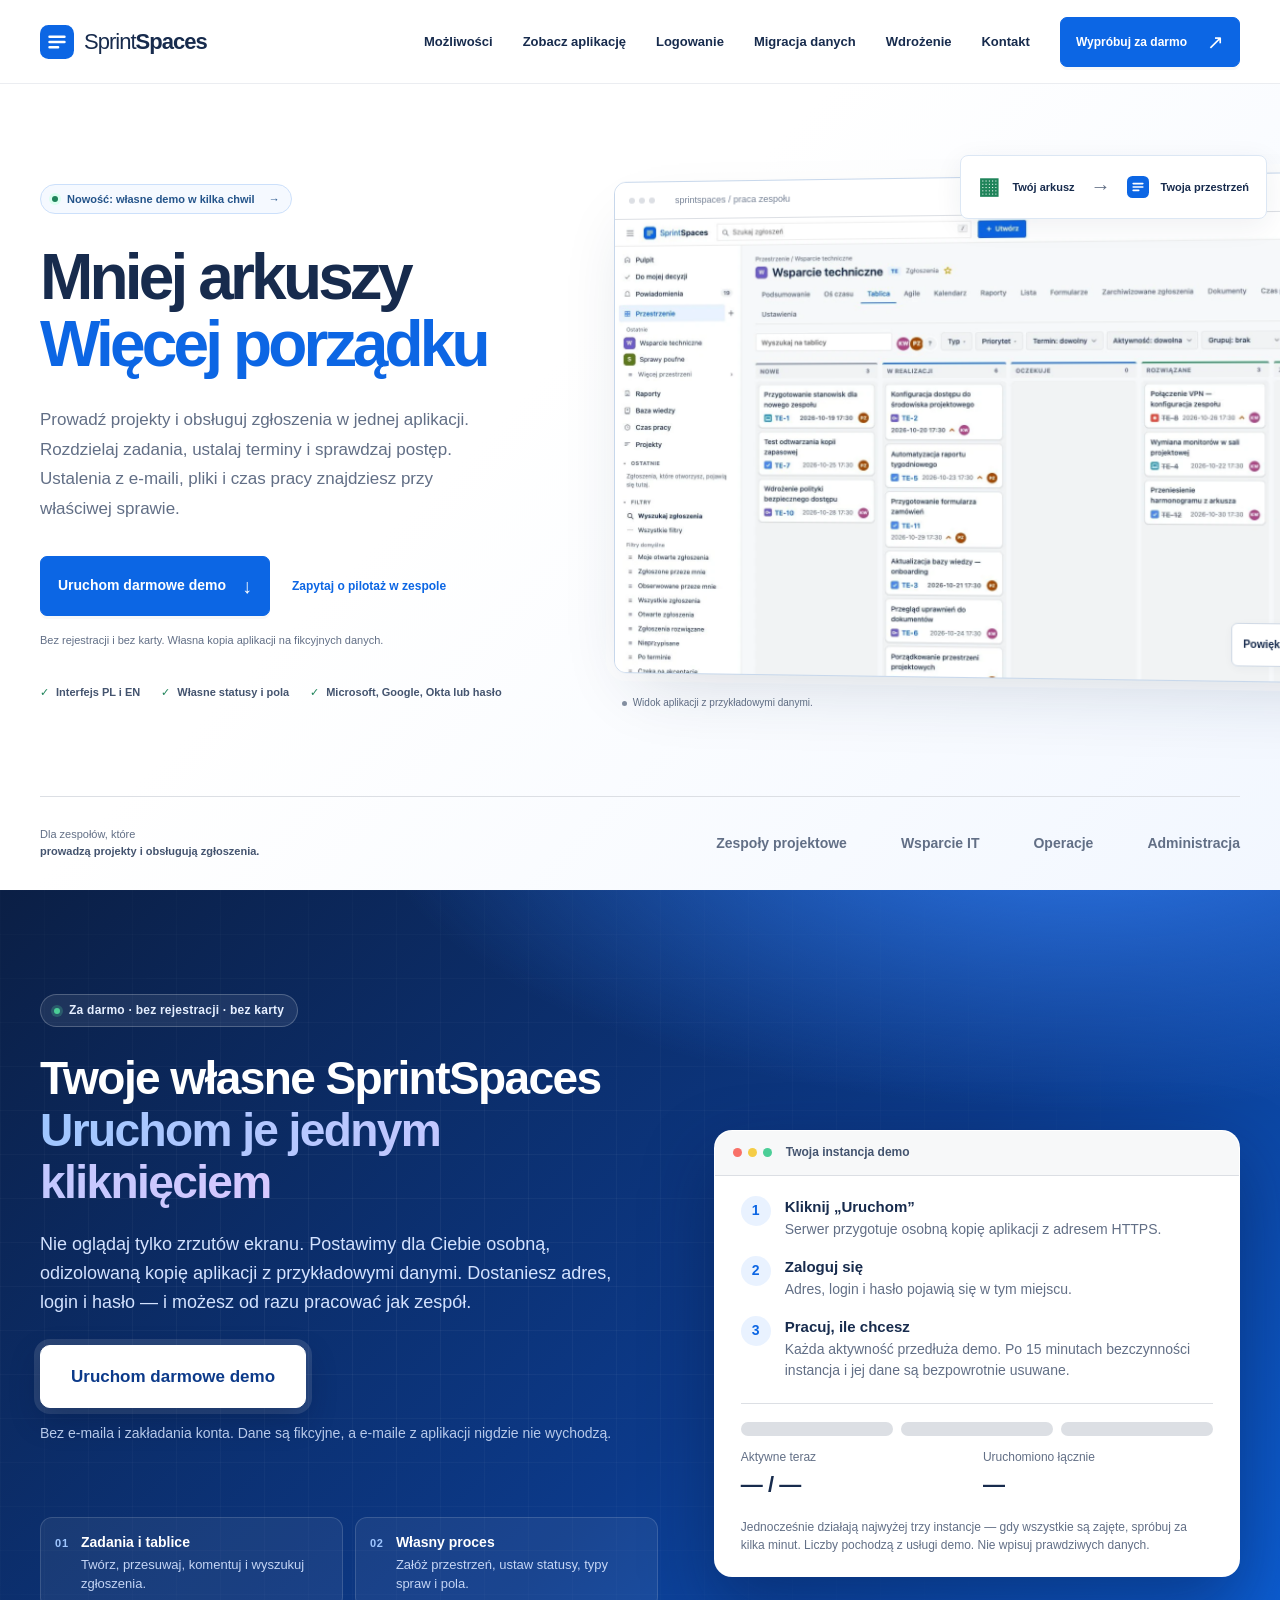
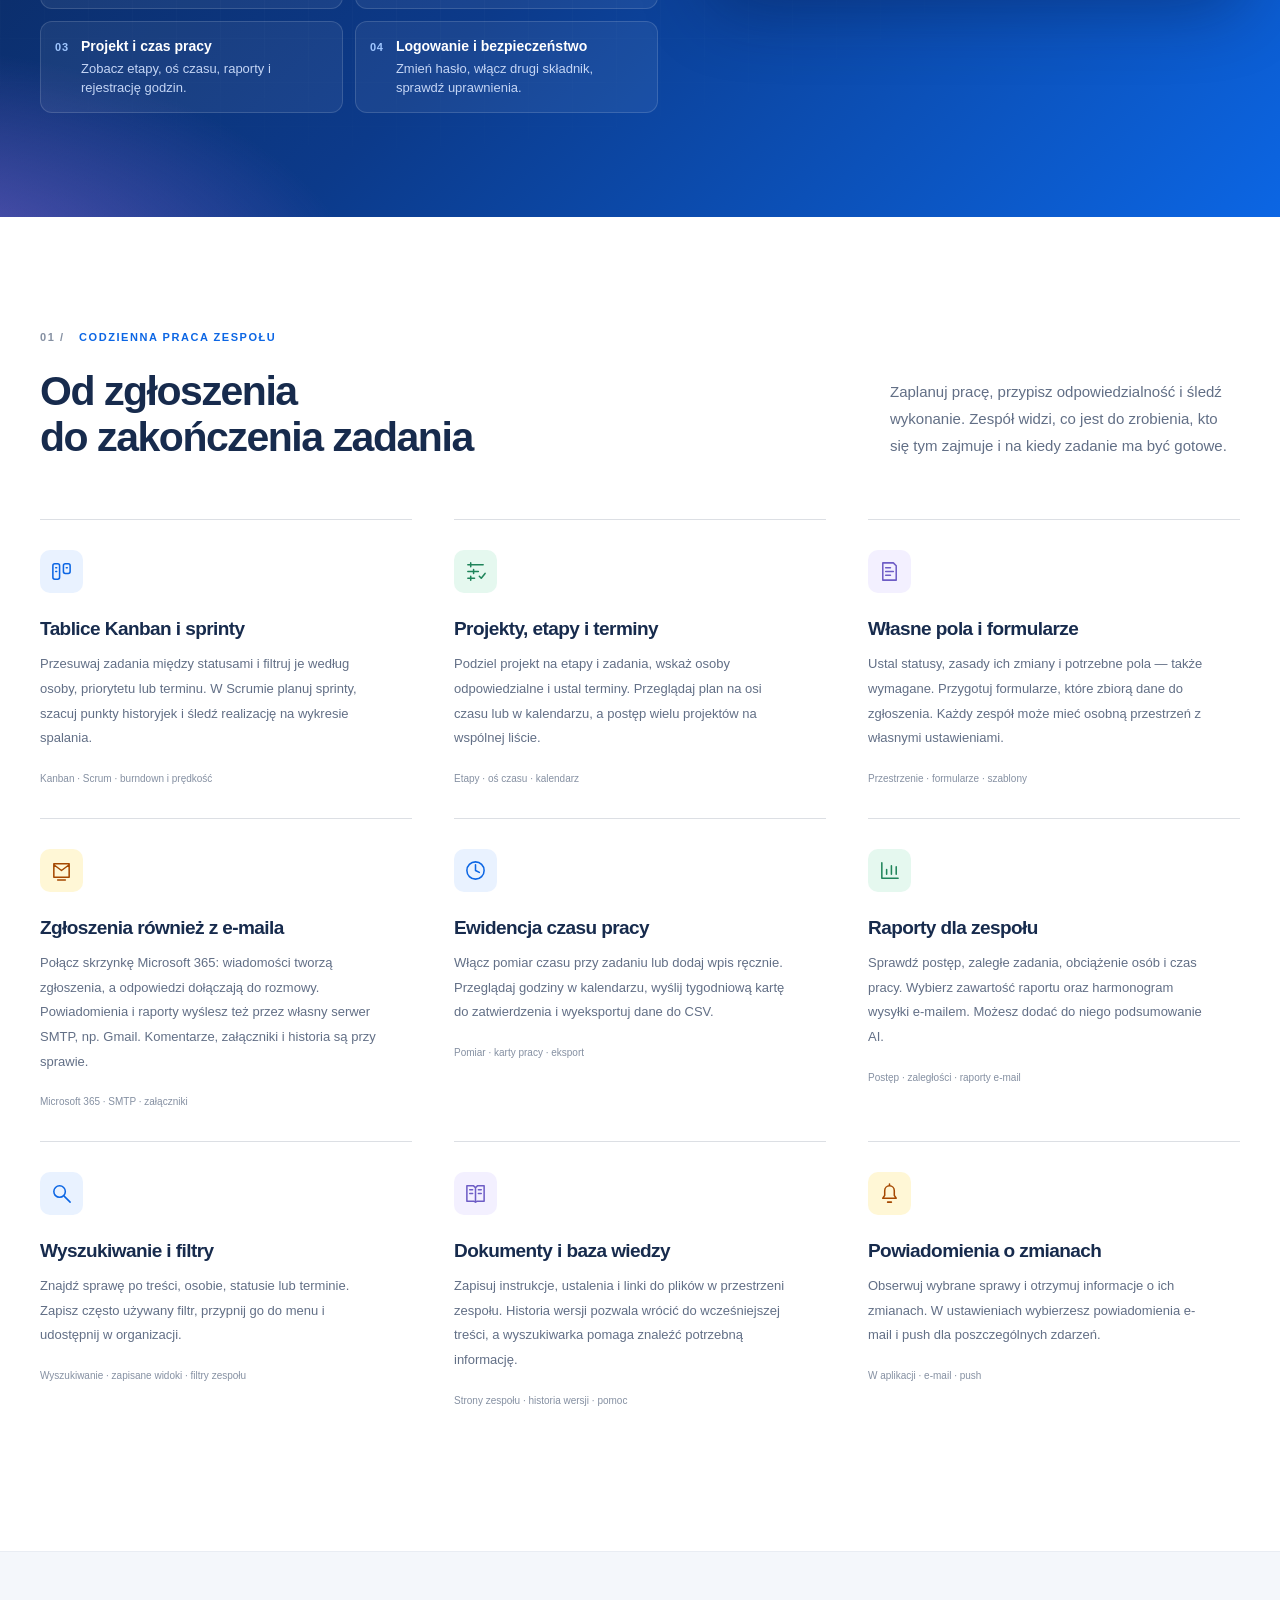
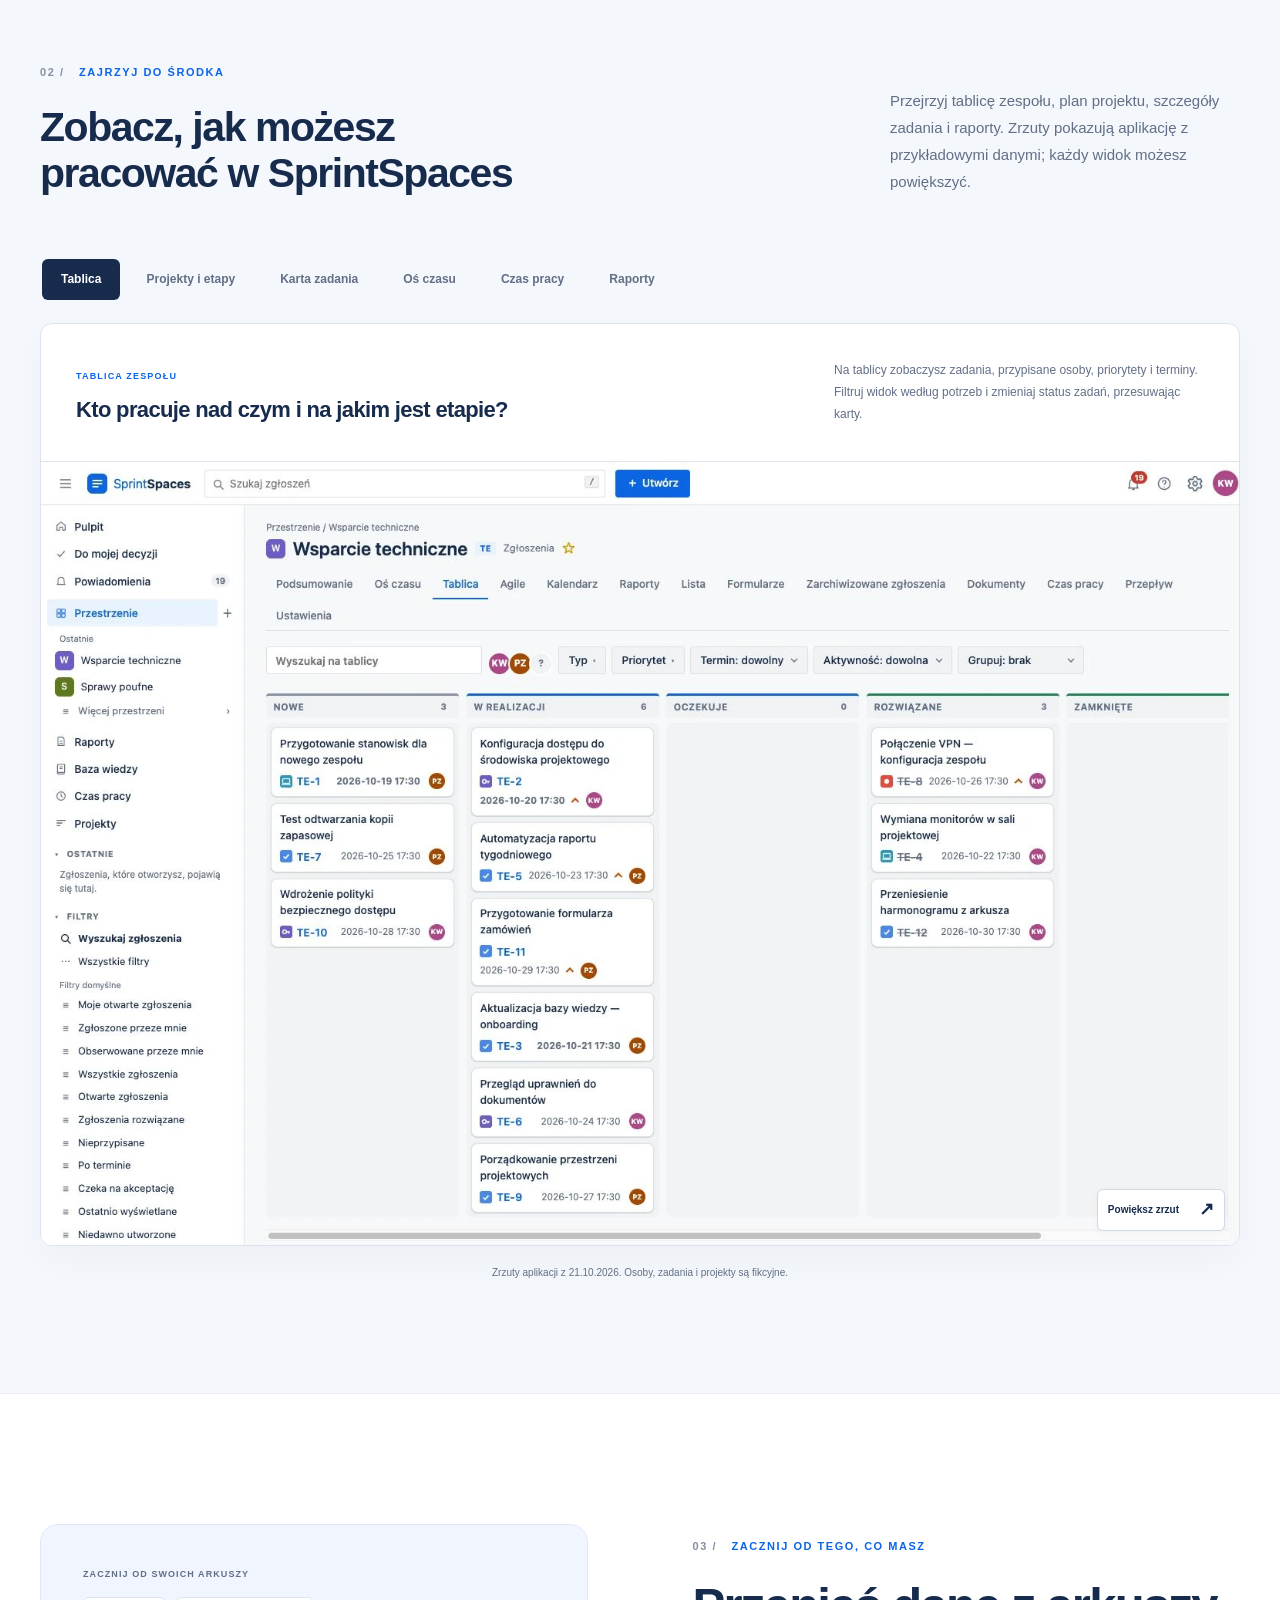
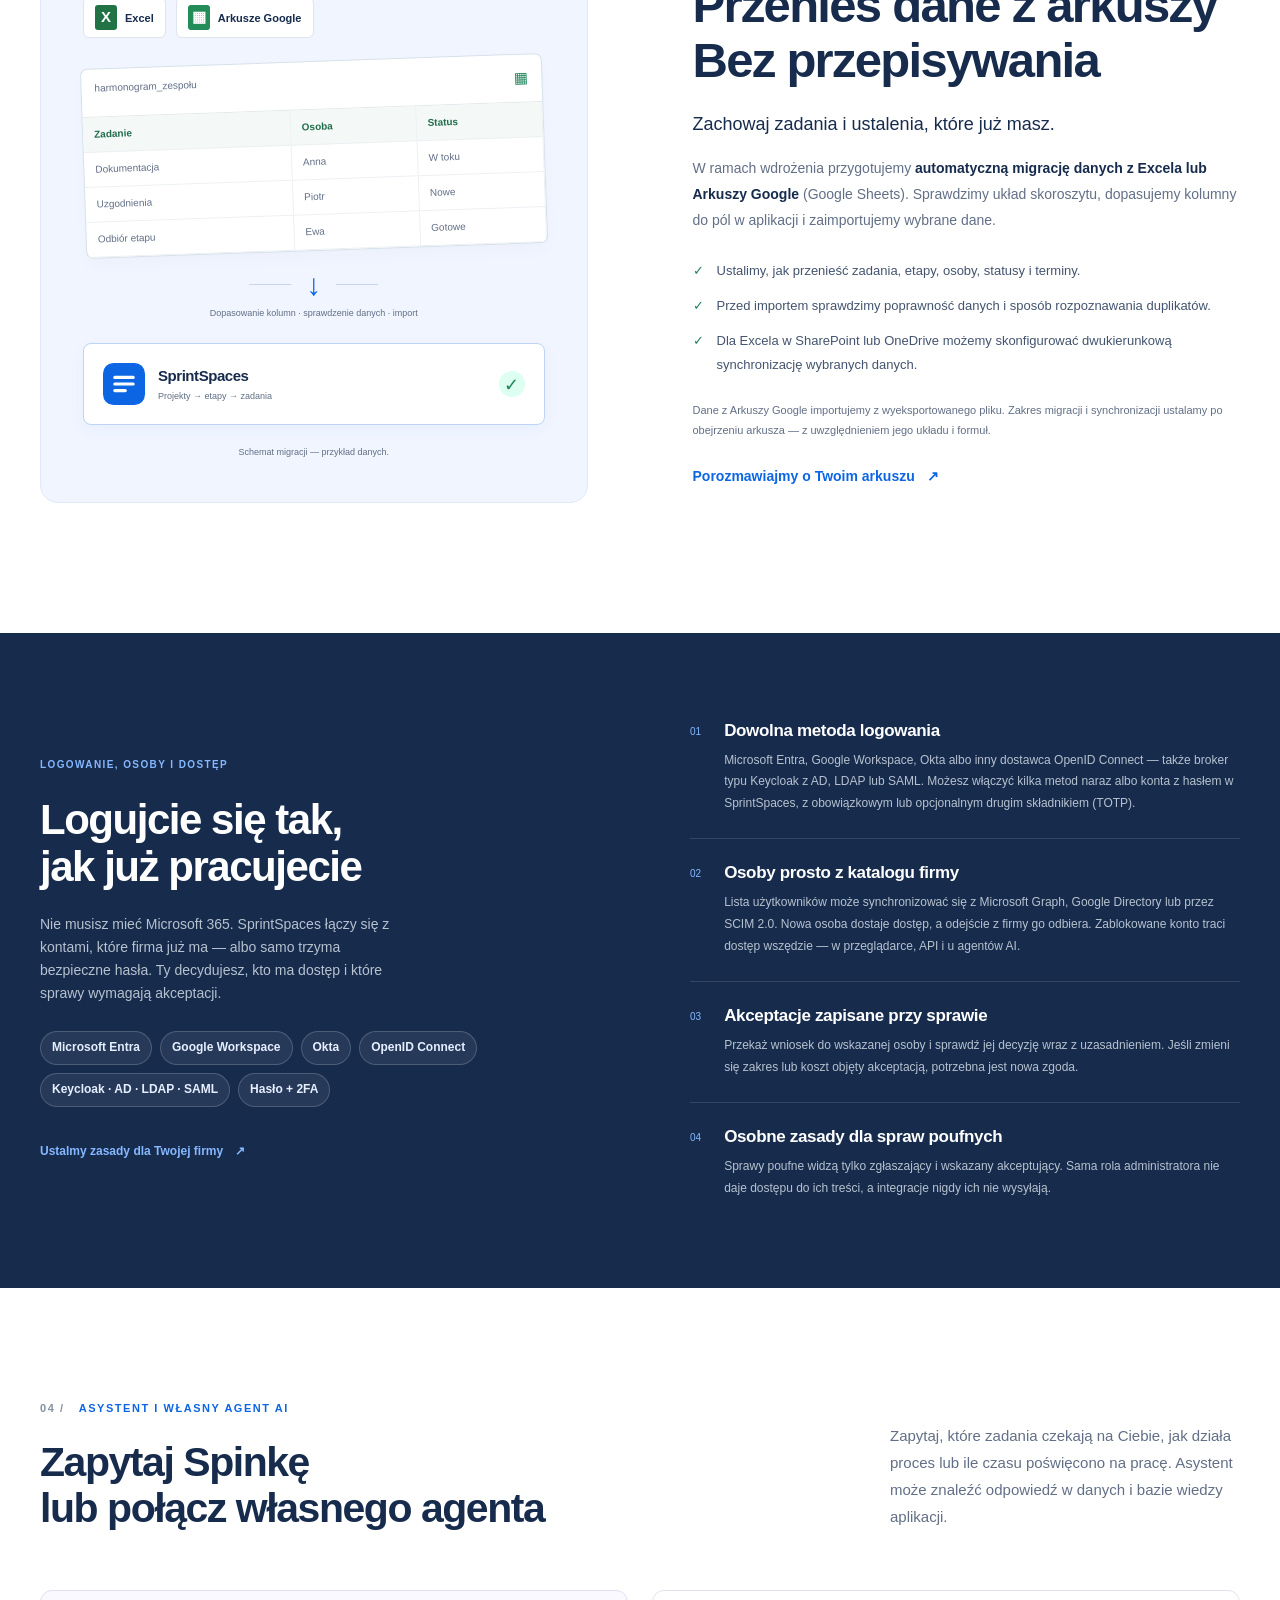
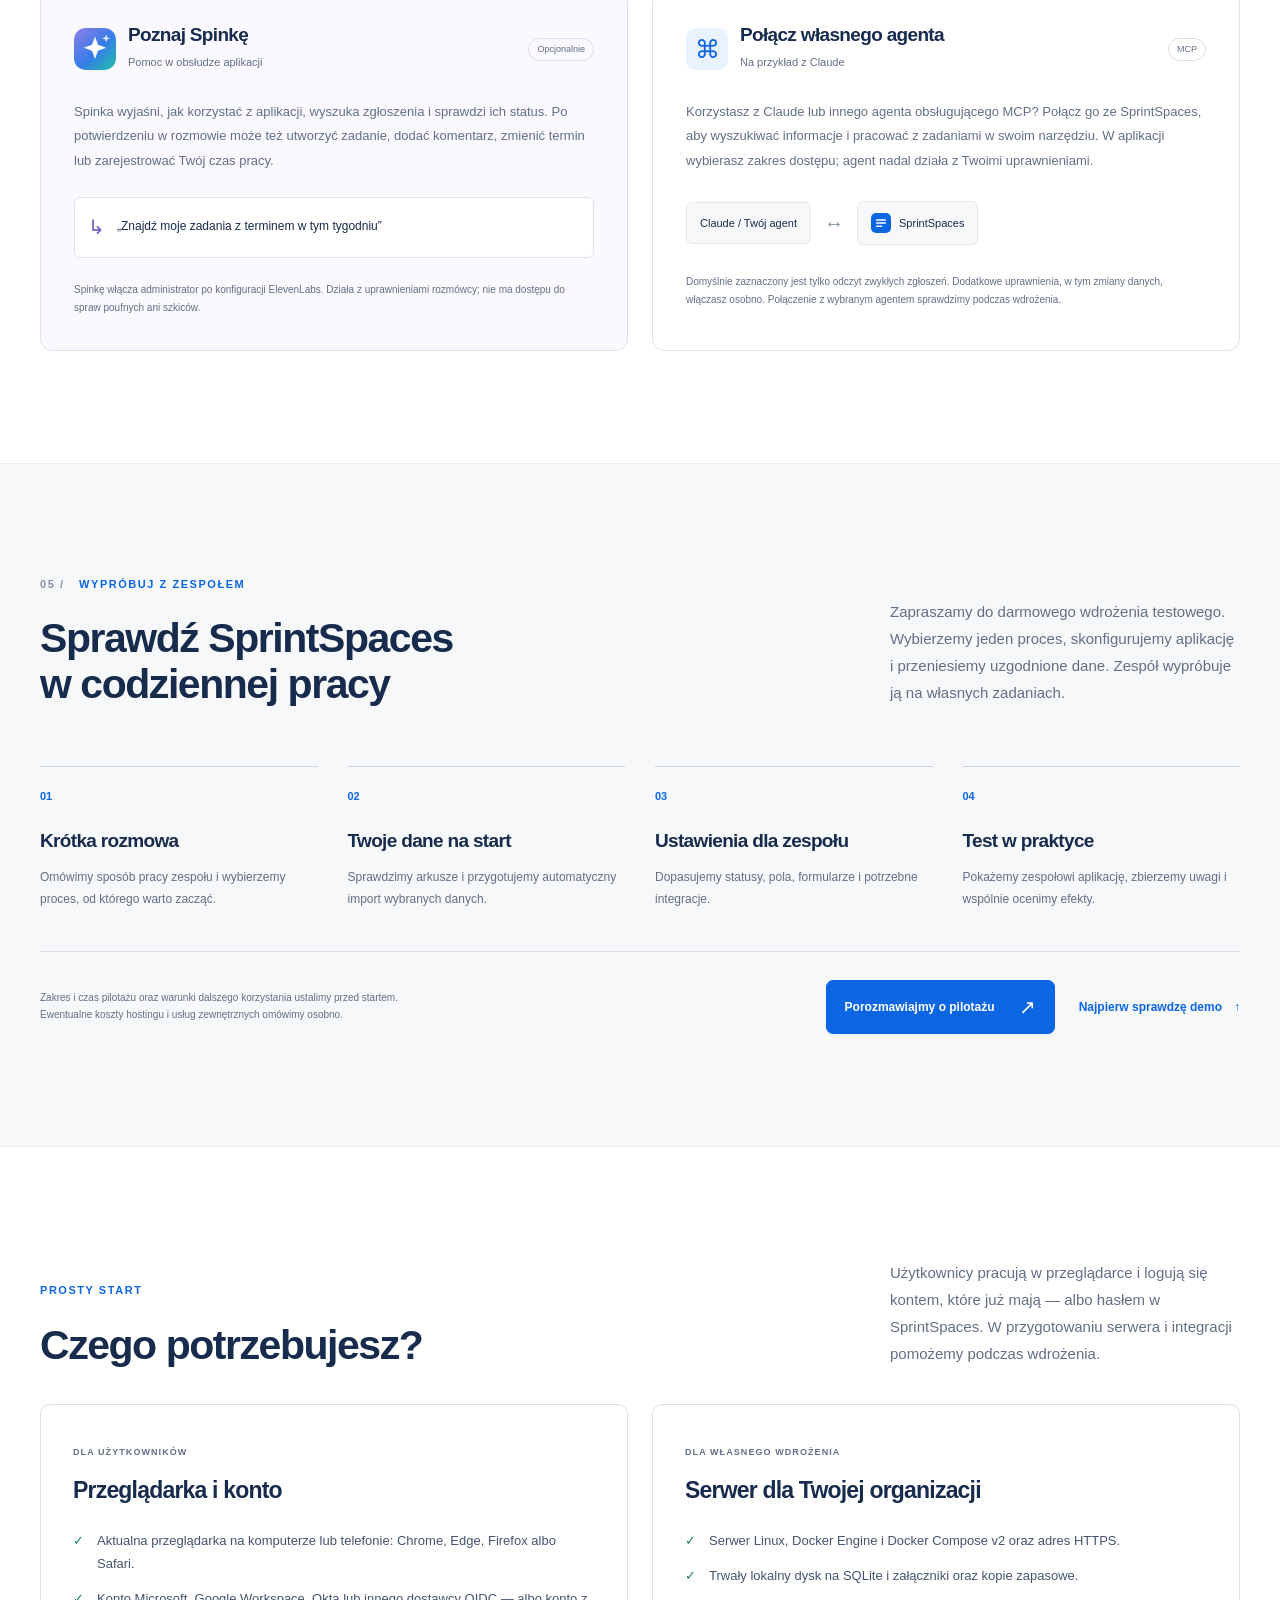
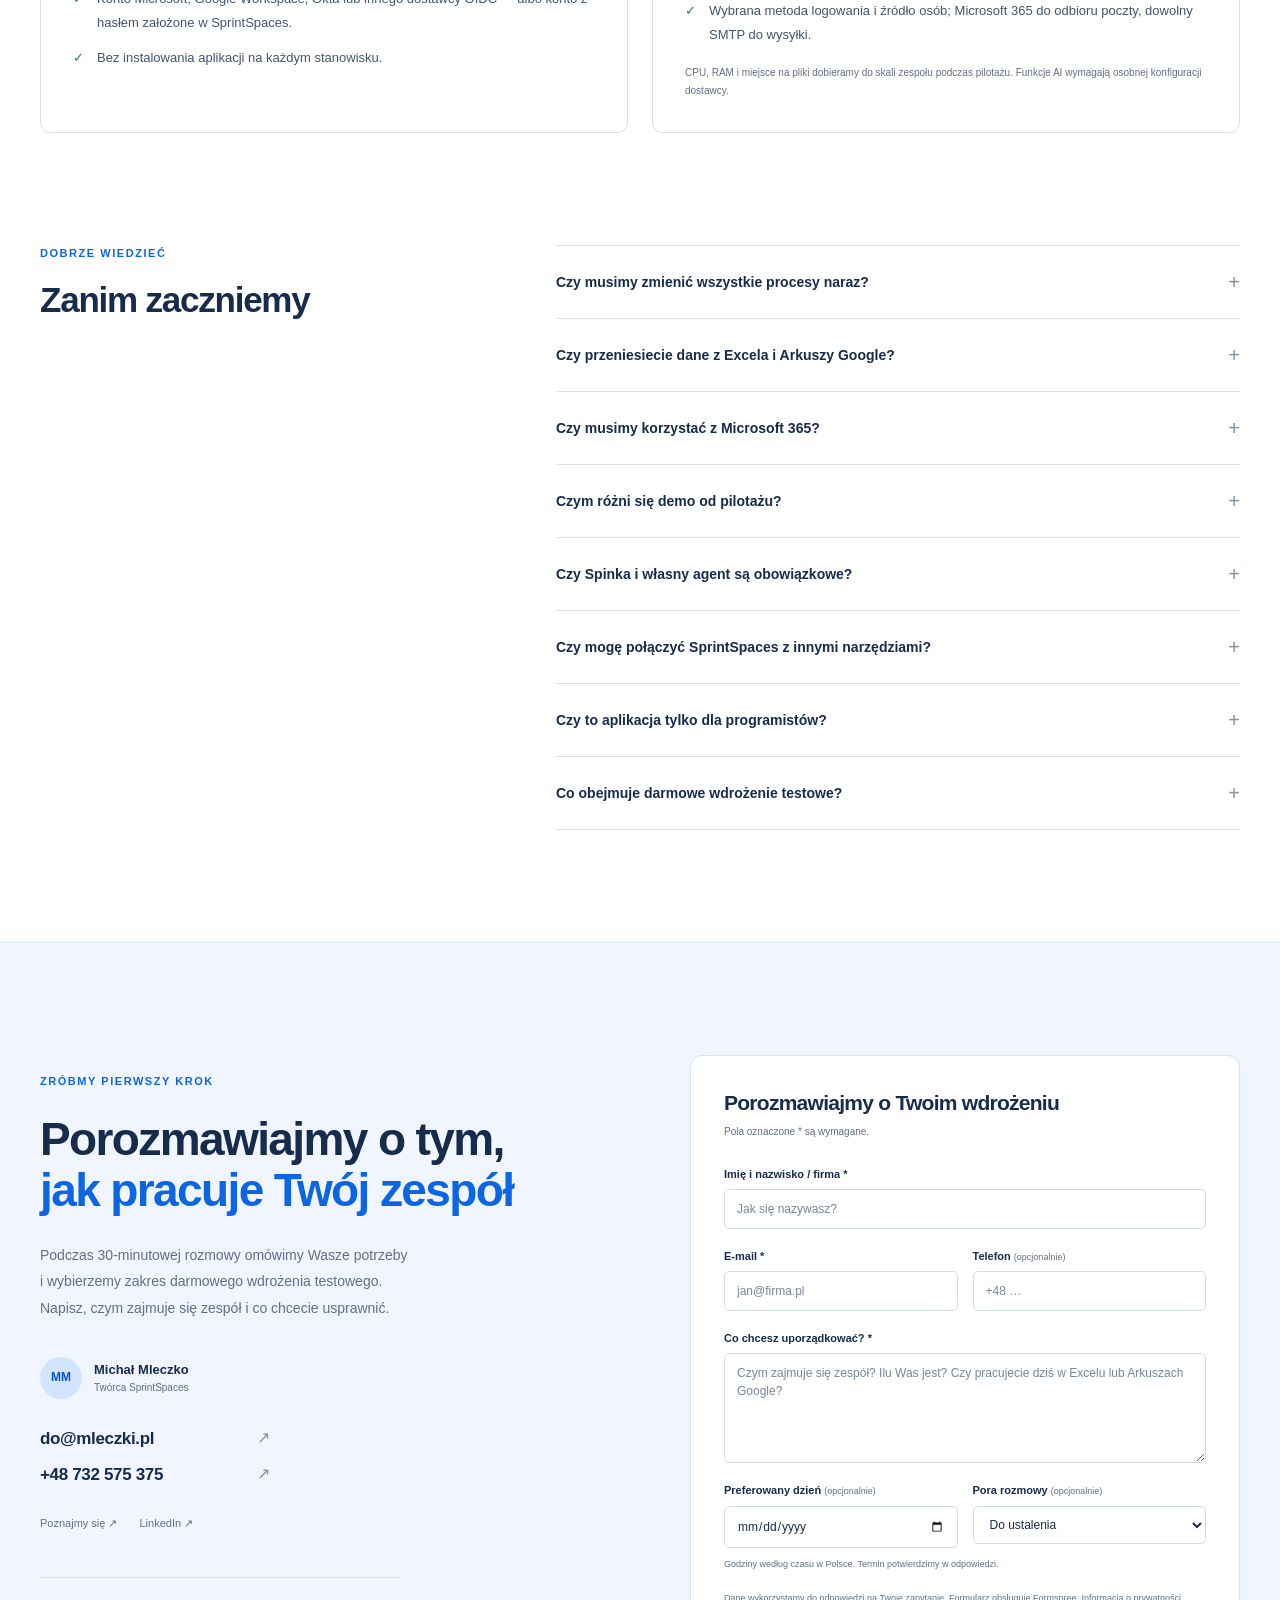
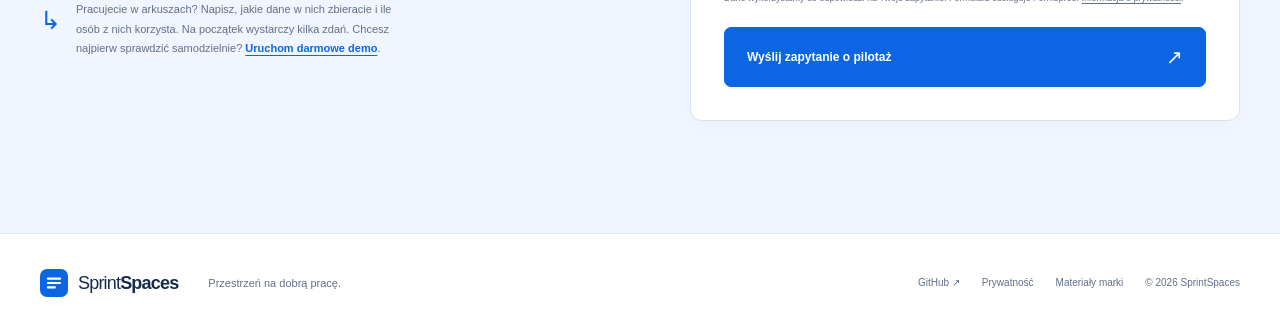
==== index.html @ b7fa8f38 "Make the free demo a standout hero and describe the new sign-in options - The live demo moves right " ====
<!doctype html>
<html lang="pl">
<head>
  <meta charset="utf-8">
  <meta name="viewport" content="width=device-width, initial-scale=1">
  <title>SprintSpaces — projekty, zadania i zgłoszenia</title>
  <meta name="description" content="Planuj projekty, obsługuj zgłoszenia i śledź czas pracy w SprintSpaces. Uruchom darmowe demo jednym kliknięciem — bez rejestracji. Logowanie przez Microsoft, Google, Okta lub hasło.">
  <meta name="theme-color" content="#0c66e4">
  <link rel="canonical" href="https://sprintspaces.github.io/">
  <meta property="og:type" content="website">
  <meta property="og:locale" content="pl_PL">
  <meta property="og:title" content="SprintSpaces — projekty, zadania i zgłoszenia">
  <meta property="og:description" content="Zadania, terminy, korespondencja i raporty w jednym miejscu. Uruchom własne demo za darmo albo zacznij od wdrożenia testowego z migracją danych z arkuszy.">
  <meta property="og:url" content="https://sprintspaces.github.io/">
  <meta property="og:image" content="https://sprintspaces.github.io/assets/social-card.png?v=20261021-copy2">
  <meta property="og:image:width" content="1200">
  <meta property="og:image:height" content="630">
  <meta name="twitter:card" content="summary_large_image">
  <link rel="icon" href="assets/logo.svg" type="image/svg+xml">
  <link rel="apple-touch-icon" href="assets/logo-192.png">
  <link rel="preload" as="image" href="assets/screenshots/board.webp">
  <link rel="stylesheet" href="styles.css?v=20261021-copy2">
  <meta name="demo-api" content="https://wet-frog8975.byst.re">
  <link rel="stylesheet" href="demo.css?v=20261025-hero1">
  <script src="app.js?v=20261021-copy2" defer></script>
  <script type="module" src="demo.js?v=20261025-hero1"></script>
</head>
<body>
<a class="skip-link" href="#main">Przejdź do treści</a>
<header class="site-header">
  <div class="container nav-wrap">
    <a class="wordmark" href="#" aria-label="SprintSpaces — strona główna"><img src="assets/logo.svg" width="34" height="34" alt=""><span>Sprint<strong>Spaces</strong></span></a>
    <button class="menu-toggle" type="button" aria-expanded="false" aria-controls="navigation" aria-label="Otwórz menu"><span></span><span></span></button>
    <nav id="navigation" aria-label="Menu główne">
      <a href="#mozliwosci">Możliwości</a><a href="#aplikacja">Zobacz aplikację</a><a href="#logowanie">Logowanie</a><a href="#migracja">Migracja danych</a><a href="#wdrozenie">Wdrożenie</a><a href="#kontakt">Kontakt</a>
      <a class="button button-small" href="#demo">Wypróbuj za darmo <span aria-hidden="true">↗</span></a>
    </nav>
  </div>
</header>
<main id="main">
  <section class="hero">
    <div class="container hero-grid">
      <div class="hero-copy">
        <a class="pilot-pill" href="#demo"><span class="status-dot"></span> Nowość: własne demo w kilka chwil <span aria-hidden="true">→</span></a>
        <h1>Mniej arkuszy<br><span>Więcej porządku</span></h1>
        <p class="hero-lead">Prowadź projekty i obsługuj zgłoszenia w jednej aplikacji. Rozdzielaj zadania, ustalaj terminy i sprawdzaj postęp. Ustalenia z e-maili, pliki i czas pracy znajdziesz przy właściwej sprawie.</p>
        <div class="hero-actions"><a class="button" href="#demo">Uruchom darmowe demo <span aria-hidden="true">↓</span></a><a class="text-link" href="#kontakt">Zapytaj o pilotaż w zespole</a></div>
        <p class="hero-note">Bez rejestracji i bez karty. Własna kopia aplikacji na fikcyjnych danych.</p>
        <div class="hero-points"><span><i aria-hidden="true">✓</i> Interfejs PL i EN</span><span><i aria-hidden="true">✓</i> Własne statusy i pola</span><span><i aria-hidden="true">✓</i> Microsoft, Google, Okta lub hasło</span></div>
      </div>
      <div class="hero-product">
        <div class="orbit-tag"><span class="sheet-symbol" aria-hidden="true">▦</span> Twój arkusz <span aria-hidden="true">→</span> <img src="assets/logo.svg" width="22" height="22" alt=""> Twoja przestrzeń</div>
        <div class="product-window">
          <div class="window-bar"><span class="window-dots" aria-hidden="true"><i></i><i></i><i></i></span><span>sprintspaces / praca zespołu</span><span class="window-lock" aria-hidden="true">↗</span></div>
          <a class="hero-screen" href="assets/screenshots/board.webp" data-zoom="Tablica Kanban — widok zespołu"><img src="assets/screenshots/board.webp" width="1554" height="1015" alt="Rzeczywisty interfejs SprintSpaces: tablica Kanban z zadaniami, osobami, priorytetami i terminami." fetchpriority="high"><span class="image-hint">Powiększ widok <span aria-hidden="true">↗</span></span></a>
        </div>
        <div class="product-caption"><span class="live-dot" aria-hidden="true"></span> Widok aplikacji z przykładowymi danymi.</div>
      </div>
    </div>
    <div class="container audience"><p>Dla zespołów, które<br><strong>prowadzą projekty i obsługują zgłoszenia.</strong></p><div><span>Zespoły projektowe</span><span>Wsparcie IT</span><span>Operacje</span><span>Administracja</span></div></div>
  </section>

  <section id="demo" class="demo-hero" aria-labelledby="demo-title">
    <div class="demo-glow" aria-hidden="true"></div>
    <div class="container demo-hero-grid">
      <div class="demo-hero-copy">
        <p class="demo-badge"><span class="status-dot"></span> Za darmo · bez rejestracji · bez karty</p>
        <h2 id="demo-title">Twoje własne SprintSpaces<br><span>Uruchom je jednym kliknięciem</span></h2>
        <p class="demo-hero-lead">Nie oglądaj tylko zrzutów ekranu. Postawimy dla Ciebie osobną, odizolowaną kopię aplikacji z przykładowymi danymi. Dostaniesz adres, login i hasło — i możesz od razu pracować jak zespół.</p>
        <form id="demo-form" class="demo-cta" novalidate>
          <div class="demo-actions"><button id="demo-start" class="button button-large" type="submit">Uruchom darmowe demo</button><button id="demo-again" class="text-link demo-again" type="button" hidden>Uruchom nowe demo</button></div>
          <p id="demo-note" class="demo-note">Bez e-maila i zakładania konta. Dane są fikcyjne, a e-maile z aplikacji nigdzie nie wychodzą.</p>
          <div id="demo-status" class="demo-status" role="status" aria-live="polite"></div>
          <div id="demo-progress" class="demo-progress" role="progressbar" aria-label="Postęp uruchamiania demo" aria-valuemin="0" aria-valuemax="100" aria-valuenow="0" hidden><div id="demo-bar"></div></div>
        </form>
        <ul class="demo-try" aria-label="Co wypróbujesz w demo">
          <li><b aria-hidden="true">01</b><span><strong>Zadania i tablice</strong>Twórz, przesuwaj, komentuj i wyszukuj zgłoszenia.</span></li>
          <li><b aria-hidden="true">02</b><span><strong>Własny proces</strong>Załóż przestrzeń, ustaw statusy, typy spraw i pola.</span></li>
          <li><b aria-hidden="true">03</b><span><strong>Projekt i czas pracy</strong>Zobacz etapy, oś czasu, raporty i rejestrację godzin.</span></li>
          <li><b aria-hidden="true">04</b><span><strong>Logowanie i bezpieczeństwo</strong>Zmień hasło, włącz drugi składnik, sprawdź uprawnienia.</span></li>
        </ul>
      </div>
      <div class="demo-card">
        <div class="demo-card-head"><span class="window-dots" aria-hidden="true"><i></i><i></i><i></i></span><span>Twoja instancja demo</span></div>
        <div id="demo-result" class="demo-result" hidden>
          <h3 id="demo-result-title" tabindex="-1">Twoje demo jest gotowe</h3>
          <dl class="demo-creds">
            <div><dt>Adres</dt><dd><a id="demo-url" href="#" target="_blank" rel="noopener noreferrer"></a></dd></div>
            <div><dt>Login</dt><dd><code id="demo-user"></code> <button class="demo-mini" type="button" data-copy="user">Kopiuj</button></dd></div>
            <div><dt>Hasło</dt><dd><code id="demo-pass" data-value=""></code> <button id="demo-toggle" class="demo-mini" type="button" aria-pressed="false">Pokaż</button> <button class="demo-mini" type="button" data-copy="pass">Kopiuj</button></dd></div>
            <div><dt>Bez aktywności zniknie za</dt><dd><span id="demo-left">—</span></dd></div>
            <div><dt>Aktualny termin usunięcia</dt><dd><time id="demo-until">—</time></dd></div>
          </dl>
          <ul id="demo-steps" class="demo-steps" hidden></ul>
          <p class="demo-note">Hasło widzisz tylko tutaj i tylko dopóki demo działa. Odśwież stronę w tej karcie, aby je zobaczyć ponownie.</p>
        </div>
        <ol class="demo-how">
          <li><span>1</span><div><strong>Kliknij „Uruchom”</strong><p>Serwer przygotuje osobną kopię aplikacji z adresem HTTPS.</p></div></li>
          <li><span>2</span><div><strong>Zaloguj się</strong><p>Adres, login i hasło pojawią się w tym miejscu.</p></div></li>
          <li><span>3</span><div><strong>Pracuj, ile chcesz</strong><p>Każda aktywność przedłuża demo. Po 15 minutach bezczynności instancja i jej dane są bezpowrotnie usuwane.</p></div></li>
        </ol>
        <div class="demo-pool" aria-label="Stan puli demo">
          <div id="demo-meter" class="demo-meter" role="img" aria-label="Licznik demo"><div id="demo-cells" class="demo-cells"></div></div>
          <dl class="demo-counts"><div><dt>Aktywne teraz</dt><dd id="demo-active">— / —</dd></div><div><dt>Uruchomiono łącznie</dt><dd id="demo-total">—</dd></div></dl>
        </div>
        <p class="demo-fine">Jednocześnie działają najwyżej trzy instancje — gdy wszystkie są zajęte, spróbuj za kilka minut. Liczby pochodzą z usługi demo. Nie wpisuj prawdziwych danych.</p>
      </div>
    </div>
  </section>

  <section id="mozliwosci" class="section container">
    <div class="section-head"><div><p class="eyebrow"><span aria-hidden="true">01 /</span> CODZIENNA PRACA ZESPOŁU</p><h2>Od zgłoszenia<br>do zakończenia zadania</h2></div><p>Zaplanuj pracę, przypisz odpowiedzialność i śledź wykonanie. Zespół widzi, co jest do zrobienia, kto się tym zajmuje i na kiedy zadanie ma być gotowe.</p></div>
    <div class="features">
      <article><span class="feature-icon" aria-hidden="true"><svg viewBox="0 0 24 24"><rect x="3" y="4" width="7" height="16" rx="2"/><rect x="14" y="4" width="7" height="10" rx="2"/><path d="M6 8h1M17 8h1M6 12h1"/></svg></span><h3>Tablice Kanban i sprinty</h3><p>Przesuwaj zadania między statusami i filtruj je według osoby, priorytetu lub terminu. W Scrumie planuj sprinty, szacuj punkty historyjek i śledź realizację na wykresie spalania.</p><span class="feature-detail">Kanban · Scrum · burndown i prędkość</span></article>
      <article><span class="feature-icon green" aria-hidden="true"><svg viewBox="0 0 24 24"><path d="M4 5h16M4 12h11M4 19h7M7 3v4M10 10v4M7 17v4"/><path d="m16 17 2 2 4-5"/></svg></span><h3>Projekty, etapy i terminy</h3><p>Podziel projekt na etapy i zadania, wskaż osoby odpowiedzialne i ustal terminy. Przeglądaj plan na osi czasu lub w kalendarzu, a postęp wielu projektów na wspólnej liście.</p><span class="feature-detail">Etapy · oś czasu · kalendarz</span></article>
      <article><span class="feature-icon purple" aria-hidden="true"><svg viewBox="0 0 24 24"><path d="M5 3h11l3 3v15H5zM8 8h5M8 12h8M8 16h5"/></svg></span><h3>Własne pola i formularze</h3><p>Ustal statusy, zasady ich zmiany i potrzebne pola — także wymagane. Przygotuj formularze, które zbiorą dane do zgłoszenia. Każdy zespół może mieć osobną przestrzeń z własnymi ustawieniami.</p><span class="feature-detail">Przestrzenie · formularze · szablony</span></article>
      <article><span class="feature-icon amber" aria-hidden="true"><svg viewBox="0 0 24 24"><path d="M4 5h16v14H4zM4 6l8 6 8-6M8 22h8"/></svg></span><h3>Zgłoszenia również z e-maila</h3><p>Połącz skrzynkę Microsoft 365: wiadomości tworzą zgłoszenia, a odpowiedzi dołączają do rozmowy. Powiadomienia i raporty wyślesz też przez własny serwer SMTP, np. Gmail. Komentarze, załączniki i historia są przy sprawie.</p><span class="feature-detail">Microsoft 365 · SMTP · załączniki</span></article>
      <article><span class="feature-icon" aria-hidden="true"><svg viewBox="0 0 24 24"><circle cx="12" cy="12" r="9"/><path d="M12 6v6l4 2"/></svg></span><h3>Ewidencja czasu pracy</h3><p>Włącz pomiar czasu przy zadaniu lub dodaj wpis ręcznie. Przeglądaj godziny w kalendarzu, wyślij tygodniową kartę do zatwierdzenia i wyeksportuj dane do CSV.</p><span class="feature-detail">Pomiar · karty pracy · eksport</span></article>
      <article><span class="feature-icon green" aria-hidden="true"><svg viewBox="0 0 24 24"><path d="M4 20V4M4 20h17M9 16v-5M14 16V7M19 16v-8"/></svg></span><h3>Raporty dla zespołu</h3><p>Sprawdź postęp, zaległe zadania, obciążenie osób i czas pracy. Wybierz zawartość raportu oraz harmonogram wysyłki e-mailem. Możesz dodać do niego podsumowanie AI.</p><span class="feature-detail">Postęp · zaległości · raporty e-mail</span></article>
      <article><span class="feature-icon" aria-hidden="true"><svg viewBox="0 0 24 24"><circle cx="10" cy="10" r="6"/><path d="m15 15 6 6"/></svg></span><h3>Wyszukiwanie i filtry</h3><p>Znajdź sprawę po treści, osobie, statusie lub terminie. Zapisz często używany filtr, przypnij go do menu i udostępnij w organizacji.</p><span class="feature-detail">Wyszukiwanie · zapisane widoki · filtry zespołu</span></article>
      <article><span class="feature-icon purple" aria-hidden="true"><svg viewBox="0 0 24 24"><path d="M3 4h7l2 2 2-2h7v16h-7l-2 1-2-1H3zM12 6v15M6 8h3M15 8h3M6 12h3M15 12h3"/></svg></span><h3>Dokumenty i baza wiedzy</h3><p>Zapisuj instrukcje, ustalenia i linki do plików w przestrzeni zespołu. Historia wersji pozwala wrócić do wcześniejszej treści, a wyszukiwarka pomaga znaleźć potrzebną informację.</p><span class="feature-detail">Strony zespołu · historia wersji · pomoc</span></article>
      <article><span class="feature-icon amber" aria-hidden="true"><svg viewBox="0 0 24 24"><path d="M5 17h14l-2-3V9a5 5 0 0 0-10 0v5zM10 21h4M12 2v2"/></svg></span><h3>Powiadomienia o zmianach</h3><p>Obserwuj wybrane sprawy i otrzymuj informacje o ich zmianach. W ustawieniach wybierzesz powiadomienia e-mail i push dla poszczególnych zdarzeń.</p><span class="feature-detail">W aplikacji · e-mail · push</span></article>
    </div>
  </section>

  <section id="aplikacja" class="section showcase-section">
    <div class="container">
      <div class="section-head"><div><p class="eyebrow"><span aria-hidden="true">02 /</span> ZAJRZYJ DO ŚRODKA</p><h2>Zobacz, jak możesz<br>pracować w SprintSpaces</h2></div><p>Przejrzyj tablicę zespołu, plan projektu, szczegóły zadania i raporty. Zrzuty pokazują aplikację z przykładowymi danymi; każdy widok możesz powiększyć.</p></div>
      <div class="gallery-tabs" role="tablist" aria-label="Widoki aplikacji">
        <button id="tab-board" type="button" role="tab" aria-selected="true" aria-controls="gallery-panel" data-view="board">Tablica</button>
        <button id="tab-projects" type="button" role="tab" aria-selected="false" aria-controls="gallery-panel" data-view="projects" tabindex="-1">Projekty i etapy</button>
        <button id="tab-ticket" type="button" role="tab" aria-selected="false" aria-controls="gallery-panel" data-view="ticket" tabindex="-1">Karta zadania</button>
        <button id="tab-timeline" type="button" role="tab" aria-selected="false" aria-controls="gallery-panel" data-view="timeline" tabindex="-1">Oś czasu</button>
        <button id="tab-time" type="button" role="tab" aria-selected="false" aria-controls="gallery-panel" data-view="time" tabindex="-1">Czas pracy</button>
        <button id="tab-reports" type="button" role="tab" aria-selected="false" aria-controls="gallery-panel" data-view="reports" tabindex="-1">Raporty</button>
      </div>
      <div id="gallery-panel" class="gallery-panel" role="tabpanel" aria-labelledby="tab-board" tabindex="0">
        <div class="gallery-description"><div><span id="gallery-kicker">TABLICA ZESPOŁU</span><h3 id="gallery-title">Kto pracuje nad czym i na jakim jest etapie?</h3></div><p id="gallery-copy">Na tablicy zobaczysz zadania, przypisane osoby, priorytety i terminy. Filtruj widok według potrzeb i zmieniaj status zadań, przesuwając karty.</p></div>
        <a id="gallery-link" class="gallery-image" href="assets/screenshots/board.webp" data-zoom="Tablica Kanban"><img id="gallery-image" src="assets/screenshots/board.webp" alt="Tablica Kanban z zadaniami i statusami w SprintSpaces." width="1554" height="1015" loading="lazy"><span class="image-hint">Powiększ zrzut <span aria-hidden="true">↗</span></span></a>
      </div>
      <p class="screenshot-note">Zrzuty aplikacji z 21.10.2026. Osoby, zadania i projekty są fikcyjne.</p>
      <noscript><p>Więcej widoków: <a href="assets/screenshots/projects.webp">projekty</a>, <a href="assets/screenshots/ticket.webp">zadanie</a>, <a href="assets/screenshots/timeline.webp">oś czasu</a>, <a href="assets/screenshots/time.webp">czas pracy</a>, <a href="assets/screenshots/reports.webp">raporty</a>.</p></noscript>
    </div>
  </section>

  <section id="migracja" class="section container migration">
    <div class="migration-visual" aria-label="Migracja z arkuszy do przestrzeni, zadań i etapów SprintSpaces">
      <div class="source-label">ZACZNIJ OD SWOICH ARKUSZY</div>
      <div class="source-apps"><span><b class="excel-icon" aria-hidden="true">X</b> Excel</span><span><b class="sheets-icon" aria-hidden="true">▦</b> Arkusze Google</span></div>
      <div class="sheet-preview" aria-hidden="true"><div class="sheet-title"><span>harmonogram_zespołu</span><span>▦</span></div><div class="sheet-grid"><span>Zadanie</span><span>Osoba</span><span>Status</span><span>Dokumentacja</span><span>Anna</span><span>W toku</span><span>Uzgodnienia</span><span>Piotr</span><span>Nowe</span><span>Odbiór etapu</span><span>Ewa</span><span>Gotowe</span></div></div>
      <div class="migration-connector"><span></span><b aria-hidden="true">↓</b><span></span><small>Dopasowanie kolumn · sprawdzenie danych · import</small></div>
      <div class="destination"><img src="assets/logo.svg" width="42" height="42" alt=""><div><strong>SprintSpaces</strong><span>Projekty → etapy → zadania</span></div><i aria-hidden="true">✓</i></div>
      <p class="illustration-note">Schemat migracji — przykład danych.</p>
    </div>
    <div class="migration-copy"><p class="eyebrow"><span aria-hidden="true">03 /</span> ZACZNIJ OD TEGO, CO MASZ</p><h2>Przenieś dane z arkuszy<br>Bez przepisywania</h2><p class="section-lead">Zachowaj zadania i ustalenia, które już masz.</p><p>W ramach wdrożenia przygotujemy <strong>automatyczną migrację danych z Excela lub Arkuszy Google</strong> (Google Sheets). Sprawdzimy układ skoroszytu, dopasujemy kolumny do pól w aplikacji i zaimportujemy wybrane dane.</p>
      <ul class="check-list"><li>Ustalimy, jak przenieść zadania, etapy, osoby, statusy i terminy.</li><li>Przed importem sprawdzimy poprawność danych i sposób rozpoznawania duplikatów.</li><li>Dla Excela w SharePoint lub OneDrive możemy skonfigurować dwukierunkową synchronizację wybranych danych.</li></ul>
      <p class="small-note">Dane z Arkuszy Google importujemy z wyeksportowanego pliku. Zakres migracji i synchronizacji ustalamy po obejrzeniu arkusza — z uwzględnieniem jego układu i formuł.</p>
      <a class="text-link" href="#kontakt">Porozmawiajmy o Twoim arkuszu <span aria-hidden="true">↗</span></a>
    </div>
  </section>

  <section id="logowanie" class="security-section"><div class="container security-grid"><div><p class="eyebrow">LOGOWANIE, OSOBY I DOSTĘP</p><h2>Logujcie się tak,<br>jak już pracujecie</h2><p>Nie musisz mieć Microsoft 365. SprintSpaces łączy się z kontami, które firma już ma — albo samo trzyma bezpieczne hasła. Ty decydujesz, kto ma dostęp i które sprawy wymagają akceptacji.</p><div class="idp-list" aria-label="Obsługiwane metody logowania"><span>Microsoft Entra</span><span>Google Workspace</span><span>Okta</span><span>OpenID Connect</span><span>Keycloak · AD · LDAP · SAML</span><span>Hasło + 2FA</span></div><a href="#kontakt" class="text-link">Ustalmy zasady dla Twojej firmy <span aria-hidden="true">↗</span></a></div><div class="security-list"><article><span aria-hidden="true">01</span><div><h3>Dowolna metoda logowania</h3><p>Microsoft Entra, Google Workspace, Okta albo inny dostawca OpenID Connect — także broker typu Keycloak z AD, LDAP lub SAML. Możesz włączyć kilka metod naraz albo konta z hasłem w SprintSpaces, z obowiązkowym lub opcjonalnym drugim składnikiem (TOTP).</p></div></article><article><span aria-hidden="true">02</span><div><h3>Osoby prosto z katalogu firmy</h3><p>Lista użytkowników może synchronizować się z Microsoft Graph, Google Directory lub przez SCIM 2.0. Nowa osoba dostaje dostęp, a odejście z firmy go odbiera. Zablokowane konto traci dostęp wszędzie — w przeglądarce, API i u agentów AI.</p></div></article><article><span aria-hidden="true">03</span><div><h3>Akceptacje zapisane przy sprawie</h3><p>Przekaż wniosek do wskazanej osoby i sprawdź jej decyzję wraz z uzasadnieniem. Jeśli zmieni się zakres lub koszt objęty akceptacją, potrzebna jest nowa zgoda.</p></div></article><article><span aria-hidden="true">04</span><div><h3>Osobne zasady dla spraw poufnych</h3><p>Sprawy poufne widzą tylko zgłaszający i wskazany akceptujący. Sama rola administratora nie daje dostępu do ich treści, a integracje nigdy ich nie wysyłają.</p></div></article></div></div></section>

  <section id="ai" class="section container ai-section">
    <div class="section-head"><div><p class="eyebrow"><span aria-hidden="true">04 /</span> ASYSTENT I WŁASNY AGENT AI</p><h2>Zapytaj Spinkę<br>lub połącz własnego agenta</h2></div><p>Zapytaj, które zadania czekają na Ciebie, jak działa proces lub ile czasu poświęcono na pracę. Asystent może znaleźć odpowiedź w danych i bazie wiedzy aplikacji.</p></div>
    <div class="ai-grid"><article class="spinka-card"><div class="assistant-heading"><img class="spinka-icon" src="assets/spinka.svg" width="42" height="42" alt=""><div><h3>Poznaj Spinkę</h3><span>Pomoc w obsłudze aplikacji</span></div><span class="optional">Opcjonalnie</span></div><p>Spinka wyjaśni, jak korzystać z aplikacji, wyszuka zgłoszenia i sprawdzi ich status. Po potwierdzeniu w rozmowie może też utworzyć zadanie, dodać komentarz, zmienić termin lub zarejestrować Twój czas pracy.</p><div class="sample-prompt"><span aria-hidden="true">↳</span> „Znajdź moje zadania z terminem w tym tygodniu”</div><p class="small-note">Spinkę włącza administrator po konfiguracji ElevenLabs. Działa z uprawnieniami rozmówcy; nie ma dostępu do spraw poufnych ani szkiców.</p></article>
      <article class="agent-card"><div class="assistant-heading"><span class="mcp-icon" aria-hidden="true">⌘</span><div><h3>Połącz własnego agenta</h3><span>Na przykład z Claude</span></div><span class="protocol">MCP</span></div><p>Korzystasz z Claude lub innego agenta obsługującego MCP? Połącz go ze SprintSpaces, aby wyszukiwać informacje i pracować z zadaniami w swoim narzędziu. W aplikacji wybierasz zakres dostępu; agent nadal działa z Twoimi uprawnieniami.</p><div class="agent-flow"><span>Claude / Twój agent</span><span aria-hidden="true">↔</span><span><img src="assets/logo.svg" width="20" height="20" alt=""> SprintSpaces</span></div><p class="small-note">Domyślnie zaznaczony jest tylko odczyt zwykłych zgłoszeń. Dodatkowe uprawnienia, w tym zmiany danych, włączasz osobno. Połączenie z wybranym agentem sprawdzimy podczas wdrożenia.</p></article></div>
  </section>

  <section id="wdrozenie" class="section pilot-section"><div class="container"><div class="section-head"><div><p class="eyebrow"><span aria-hidden="true">05 /</span> WYPRÓBUJ Z ZESPOŁEM</p><h2>Sprawdź SprintSpaces<br>w codziennej pracy</h2></div><p>Zapraszamy do darmowego wdrożenia testowego. Wybierzemy jeden proces, skonfigurujemy aplikację i przeniesiemy uzgodnione dane. Zespół wypróbuje ją na własnych zadaniach.</p></div><ol class="pilot-steps"><li><span>01</span><h3>Krótka rozmowa</h3><p>Omówimy sposób pracy zespołu i wybierzemy proces, od którego warto zacząć.</p></li><li><span>02</span><h3>Twoje dane na start</h3><p>Sprawdzimy arkusze i przygotujemy automatyczny import wybranych danych.</p></li><li><span>03</span><h3>Ustawienia dla zespołu</h3><p>Dopasujemy statusy, pola, formularze i potrzebne integracje.</p></li><li><span>04</span><h3>Test w praktyce</h3><p>Pokażemy zespołowi aplikację, zbierzemy uwagi i wspólnie ocenimy efekty.</p></li></ol><div class="pilot-bottom"><p>Zakres i czas pilotażu oraz warunki dalszego korzystania ustalimy przed startem.<br>Ewentualne koszty hostingu i usług zewnętrznych omówimy osobno.</p><div class="pilot-ctas"><a class="button" href="#kontakt">Porozmawiajmy o pilotażu <span aria-hidden="true">↗</span></a><a class="text-link" href="#demo">Najpierw sprawdzę demo <span aria-hidden="true">↑</span></a></div></div></div></section>

  <section id="wymagania" class="section container requirements"><div class="section-head"><div><p class="eyebrow">PROSTY START</p><h2>Czego potrzebujesz?</h2></div><p>Użytkownicy pracują w przeglądarce i logują się kontem, które już mają — albo hasłem w SprintSpaces. W przygotowaniu serwera i integracji pomożemy podczas wdrożenia.</p></div><div class="requirements-grid"><article><span class="requirement-number">DLA UŻYTKOWNIKÓW</span><h3>Przeglądarka i konto</h3><ul class="check-list"><li>Aktualna przeglądarka na komputerze lub telefonie: Chrome, Edge, Firefox albo Safari.</li><li>Konto Microsoft, Google Workspace, Okta lub innego dostawcy OIDC — albo konto z hasłem założone w SprintSpaces.</li><li>Bez instalowania aplikacji na każdym stanowisku.</li></ul></article><article><span class="requirement-number">DLA WŁASNEGO WDROŻENIA</span><h3>Serwer dla Twojej organizacji</h3><ul class="check-list"><li>Serwer Linux, Docker Engine i Docker Compose v2 oraz adres HTTPS.</li><li>Trwały lokalny dysk na SQLite i załączniki oraz kopie zapasowe.</li><li>Wybrana metoda logowania i źródło osób; Microsoft 365 do odbioru poczty, dowolny SMTP do wysyłki.</li></ul><p class="small-note">CPU, RAM i miejsce na pliki dobieramy do skali zespołu podczas pilotażu. Funkcje AI wymagają osobnej konfiguracji dostawcy.</p></article></div></section>

  <section class="container faq-section"><div><p class="eyebrow">DOBRZE WIEDZIEĆ</p><h2>Zanim zaczniemy</h2></div><div class="faq-items"><details><summary>Czy musimy zmienić wszystkie procesy naraz?<span aria-hidden="true">+</span></summary><p>Możemy zacząć od jednego zespołu lub procesu. Przestrzenie mają własne statusy, pola i widoki, więc wdrożenie można dopasować do sposobu pracy konkretnego działu.</p></details><details><summary>Czy przeniesiecie dane z Excela i Arkuszy Google?<span aria-hidden="true">+</span></summary><p>Tak. Po analizie plików dopasujemy kolumny do pól aplikacji i przygotujemy automatyczny import. Dane z Arkuszy Google pobieramy z eksportu. Dla Excela w SharePoint lub OneDrive możliwa jest też dwukierunkowa synchronizacja wybranych danych. Ustalimy osobno, jak obsłużyć formuły i nietypowe układy arkuszy.</p></details><details><summary>Czy musimy korzystać z Microsoft 365?<span aria-hidden="true">+</span></summary><p>Nie. Zespół może logować się przez Google Workspace, Okta, innego dostawcę OpenID Connect albo kontami z hasłem i drugim składnikiem, które trzyma sama aplikacja. Osoby mogą pochodzić z Google Directory, Microsoft Graph lub SCIM. Microsoft 365 jest potrzebny tylko do zamiany przychodzących e-maili w zgłoszenia — powiadomienia i raporty wyślesz przez dowolny serwer SMTP.</p></details><details><summary>Czym różni się demo od pilotażu?<span aria-hidden="true">+</span></summary><p>Demo uruchamiasz samodzielnie, w kilka chwil i bez rejestracji: to osobna kopia aplikacji z fikcyjnymi danymi, usuwana po 15 minutach bezczynności. Pilotaż to darmowe wdrożenie testowe dla Twojego zespołu — z Waszym procesem, Waszymi danymi i logowaniem, przygotowane razem z nami.</p></details><details><summary>Czy Spinka i własny agent są obowiązkowe?<span aria-hidden="true">+</span></summary><p>Nie. Z aplikacji można korzystać bez AI. Spinkę włącza administrator, a własnego agenta łączysz przez MCP. Zakres dostępu zatwierdzasz w SprintSpaces; uprawnienia do zmian danych trzeba włączyć osobno.</p></details><details><summary>Czy mogę połączyć SprintSpaces z innymi narzędziami?<span aria-hidden="true">+</span></summary><p>Tak. Poczta Microsoft 365 obsługuje zgłoszenia i odpowiedzi, a wysyłka działa też przez SMTP. API REST, import i eksport CSV oraz podpisane webhooki pozwalają budować integracje i automatyzacje, np. w n8n lub Zapier. MCP podłącza własnego agenta AI, a SCIM i katalogi Google lub Microsoft dostarczają listę osób. Dla Excela w SharePoint lub OneDrive możemy skonfigurować synchronizację wybranych danych.</p></details><details><summary>Czy to aplikacja tylko dla programistów?<span aria-hidden="true">+</span></summary><p>Nie. Można w niej prowadzić projekty, obsługiwać zgłoszenia IT, wnioski zakupowe i zadania administracyjne. Statusy, typy spraw i formularze dopasowujemy do pracy danego zespołu.</p></details><details><summary>Co obejmuje darmowe wdrożenie testowe?<span aria-hidden="true">+</span></summary><p>Przygotowanie przestrzeni, ustawienie wybranego procesu, migrację uzgodnionych danych i wprowadzenie zespołu. Przed rozpoczęciem potwierdzimy zakres i czas testu, warunki dalszego korzystania oraz ewentualne koszty hostingu i usług zewnętrznych.</p></details></div></section>

  <section id="kontakt" class="section contact-section"><div class="container contact-grid"><div class="contact-copy"><p class="eyebrow">ZRÓBMY PIERWSZY KROK</p><h2>Porozmawiajmy o tym,<br><span>jak pracuje Twój zespół</span></h2><p>Podczas 30-minutowej rozmowy omówimy Wasze potrzeby i wybierzemy zakres darmowego wdrożenia testowego. Napisz, czym zajmuje się zespół i co chcecie usprawnić.</p><div class="contact-person"><span class="person-avatar" aria-hidden="true">MM</span><div><strong>Michał Mleczko</strong><span>Twórca SprintSpaces</span></div></div><div class="contact-links"><a href="mailto:do@mleczki.pl">do@mleczki.pl <span aria-hidden="true">↗</span></a><a href="tel:+48732575375">+48 732 575 375 <span aria-hidden="true">↗</span></a></div><div class="contact-social"><a href="https://mleczakm.github.io/">Poznajmy się <span aria-hidden="true">↗</span></a><a href="https://linkedin.com/in/michal-mleczko/">LinkedIn <span aria-hidden="true">↗</span></a></div><div class="contact-tip"><span aria-hidden="true">↳</span><p>Pracujecie w arkuszach? Napisz, jakie dane w nich zbieracie i ile osób z nich korzysta. Na początek wystarczy kilka zdań. Chcesz najpierw sprawdzić samodzielnie? <a href="#demo">Uruchom darmowe demo</a>.</p></div></div>
    <form id="contact-form" class="contact-form" action="https://formspree.io/f/xdavweok" method="POST">
      <h3>Porozmawiajmy o Twoim wdrożeniu</h3><p>Pola oznaczone <span aria-hidden="true">*</span> są wymagane.</p>
      <input type="hidden" name="_subject" value="SprintSpaces — darmowe wdrożenie testowe"><input type="hidden" name="source" value="https://sprintspaces.github.io/">
      <div class="honeypot" aria-hidden="true"><label for="website">Strona internetowa</label><input id="website" type="text" name="_gotcha" tabindex="-1" autocomplete="off"></div>
      <label for="name">Imię i nazwisko / firma *</label><input id="name" name="name" autocomplete="name" required maxlength="160" placeholder="Jak się nazywasz?">
      <div class="form-row"><div><label for="email">E-mail *</label><input id="email" name="email" type="email" autocomplete="email" required maxlength="254" placeholder="jan@firma.pl"></div><div><label for="phone">Telefon <span>(opcjonalnie)</span></label><input id="phone" name="phone" type="tel" autocomplete="tel" maxlength="40" placeholder="+48 …"></div></div>
      <label for="message">Co chcesz uporządkować? *</label><textarea id="message" name="message" rows="4" required minlength="10" maxlength="5000" placeholder="Czym zajmuje się zespół? Ilu Was jest? Czy pracujecie dziś w Excelu lub Arkuszach Google?"></textarea>
      <div class="form-row"><div><label for="date">Preferowany dzień <span>(opcjonalnie)</span></label><input id="date" name="preferred_date" type="date"></div><div><label for="time">Pora rozmowy <span>(opcjonalnie)</span></label><select id="time" name="preferred_time"><option value="">Do ustalenia</option><option>09:00–12:00</option><option>12:00–15:00</option><option>15:00–17:00</option></select></div></div>
      <p class="scheduling-note">Godziny według czasu w Polsce. Termin potwierdzimy w odpowiedzi.</p><input type="hidden" name="timezone" value="Europe/Warsaw">
      <p class="form-privacy">Dane wykorzystamy do odpowiedzi na Twoje zapytanie. Formularz obsługuje Formspree. <a href="prywatnosc.html">Informacja o prywatności</a>.</p>
      <button class="button" type="submit">Wyślij zapytanie o pilotaż <span aria-hidden="true">↗</span></button><p id="form-feedback" role="status" aria-live="polite" tabindex="-1" hidden></p>
    </form>
  </div></section>
</main>
<footer class="site-footer container"><a class="wordmark" href="#"><img src="assets/logo.svg" alt="" width="28" height="28"><span>Sprint<strong>Spaces</strong></span></a><p>Przestrzeń na dobrą pracę.</p><div><a href="https://github.com/SprintSpaces">GitHub <span aria-hidden="true">↗</span></a><a href="prywatnosc.html">Prywatność</a><a href="brand/">Materiały marki</a><span>© 2026 SprintSpaces</span></div></footer>
<dialog id="image-dialog" aria-labelledby="image-dialog-title"><div class="dialog-header"><h2 id="image-dialog-title">Widok aplikacji</h2><button type="button" id="close-dialog" aria-label="Zamknij podgląd">Zamknij <span aria-hidden="true">×</span></button></div><img id="dialog-image" alt=""><p>Dane demonstracyjne · SprintSpaces</p></dialog>
</body>
</html>
---- styles.css ----
:root{--blue:#0c66e4;--blue-hover:#0055cc;--ink:#172b4d;--muted:#626f86;--line:#dcdfe4;--soft:#f7f8f9;--blue-soft:#e9f2ff;--green:#1f845a;--purple:#6e5dc6;--radius:12px;color-scheme:light}
*{box-sizing:border-box}html{scroll-behavior:smooth;scroll-padding-top:100px}body{margin:0;color:var(--ink);background:#fff;font:16px/1.65 -apple-system,BlinkMacSystemFont,"Segoe UI",Roboto,"Helvetica Neue",Arial,sans-serif;-webkit-font-smoothing:antialiased}button,input,select,textarea{font:inherit}a{color:inherit;text-decoration:none}img{max-width:100%;display:block}button,a,input,textarea,select,summary{-webkit-tap-highlight-color:transparent}button,a{touch-action:manipulation}button{cursor:pointer}a:focus-visible,button:focus-visible,summary:focus-visible{outline:3px solid var(--blue);outline-offset:5px}input:focus-visible,select:focus-visible,textarea:focus-visible{outline:2px solid var(--blue);outline-offset:2px}::selection{background:#cfe1fd}h1,h2,h3,p{margin:0}h1,h2,h3{letter-spacing:-.035em;line-height:1.12}h2{font-size:clamp(32px,3.2vw,48px);font-weight:680}h3{font-size:20px;font-weight:650}p{color:var(--muted)}.container{width:min(1240px,calc(100% - 80px));margin-inline:auto}.section{padding-block:112px}.eyebrow{font-size:11px;font-weight:750;letter-spacing:.14em;color:var(--blue);margin-bottom:24px;line-height:1.5}.eyebrow>span{color:#8590a2;margin-right:10px}.skip-link{position:absolute;top:8px;left:12px;padding:10px 20px;background:var(--ink);color:#fff;z-index:100;transform:translateY(-160%)}.skip-link:focus{transform:none}.site-header{height:84px;border-bottom:1px solid #ebedf1;background:#ffffffed;backdrop-filter:blur(14px);position:sticky;top:0;z-index:40}.nav-wrap{height:100%;display:flex;align-items:center;justify-content:space-between}.wordmark{display:inline-flex;align-items:center;gap:10px;font-size:22px;font-weight:450;letter-spacing:-.045em;line-height:1}.wordmark strong{font-weight:750}.wordmark img{flex-shrink:0}.nav-wrap nav{display:flex;align-items:center;gap:30px;font-size:13px;font-weight:570}.nav-wrap nav>a:not(.button):hover{color:var(--blue)}.button{display:inline-flex;align-items:center;justify-content:center;gap:24px;color:#fff;background:var(--blue);border:1px solid var(--blue);padding:14px 22px;border-radius:7px;font-size:14px;font-weight:650;line-height:1.5;transition:background .2s,transform .2s;box-shadow:0 3px 0 #172b4d08}.button:hover{background:var(--blue-hover);border-color:var(--blue-hover);transform:translateY(-1px)}.button>span{font-size:20px;font-weight:400}.button-small{padding:9px 15px;gap:20px;font-size:12px}.text-link{display:inline-flex;align-items:center;gap:12px;font-size:14px;font-weight:650;color:var(--blue);line-height:1.5}.text-link:hover{text-decoration:underline;text-underline-offset:5px}.menu-toggle{display:none}.hero{overflow:hidden;background:linear-gradient(135deg,#fff 40%,#f2f7ff 100%)}.hero-grid{display:grid;grid-template-columns:.94fr 1.12fr;gap:48px;align-items:center;padding-top:90px;padding-bottom:84px;min-height:680px}.pilot-pill{display:inline-flex;align-items:center;gap:9px;padding:5px 11px;border:1px solid #cce0fb;background:#f5f9ff;border-radius:30px;color:#24548a;font-size:11px;font-weight:600;margin-bottom:30px}.pilot-pill>span:last-child{margin-left:5px}.status-dot{display:block;width:6px;height:6px;background:var(--green);border-radius:50%;box-shadow:0 0 0 3px #dcfff1}h1{font-size:clamp(48px,5vw,73px);font-weight:730;line-height:1.035;letter-spacing:-.06em;margin-bottom:28px}h1>span{color:var(--blue)}.hero-lead{font-size:17px;max-width:460px;line-height:1.75}.hero-actions{display:flex;align-items:center;gap:22px;margin-top:32px}.hero-actions>.button{white-space:nowrap;padding-inline:17px;gap:16px}.hero-actions>.text-link{font-size:12px;gap:8px;white-space:nowrap}.play-icon{border:1px solid #c6d7f0;border-radius:50%;width:25px;height:25px;display:grid;place-items:center;font-size:12px}.hero-note{font-size:11px;margin-top:15px}.hero-points{display:flex;gap:21px;margin-top:34px;font-size:11px;color:#44546f;font-weight:550}.hero-points i{font-style:normal;color:var(--green);margin-right:4px}.hero-product{position:relative;min-width:0;padding-top:8px}.product-window{border-radius:12px;border:1px solid #c7d7eb;box-shadow:0 28px 65px -20px #172b4d29,0 0 0 8px #ffffffa6;overflow:hidden;background:var(--soft);transform:perspective(1500px) rotateY(-5deg);transform-origin:left center;width:calc(100% + 120px)}.window-bar{height:37px;background:#fff;border-bottom:1px solid var(--line);display:flex;align-items:center;gap:20px;padding:0 14px;font-size:9px;color:#758195}.window-dots{display:flex;gap:4px}.window-dots i{width:6px;height:6px;border-radius:50%;background:#dcdfe4}.window-lock{margin-left:auto;font-size:15px}.hero-screen{display:block;position:relative;height:452px;overflow:hidden}.hero-screen img{width:100%;height:100%;max-width:none;min-height:0;object-fit:cover;object-position:left top}.image-hint{position:absolute;bottom:14px;right:14px;border:1px solid #d0d9e5;border-radius:6px;padding:5px 10px;background:#fff;box-shadow:0 2px 8px #172b4d0a;font-size:10px;font-weight:600;color:var(--ink);display:flex;gap:20px;align-items:center}.image-hint>span{font-size:18px}.orbit-tag{position:absolute;right:-27px;top:-19px;z-index:2;display:flex;align-items:center;gap:12px;padding:12px 17px;background:#fff;box-shadow:0 7px 28px #172b4d12;border:1px solid #dce7f4;border-radius:8px;font-size:11px;font-weight:650}.sheet-symbol{color:var(--green);font-size:23px}.orbit-tag>span:nth-child(2){color:var(--muted);font-size:20px;margin:0 4px}.product-caption{display:flex;align-items:center;gap:6px;font-size:10px;color:var(--muted);margin-top:22px;margin-left:8px}.live-dot{width:5px;height:5px;border-radius:50%;background:#8590a2}.audience{display:flex;align-items:center;justify-content:space-between;padding-block:29px;border-top:1px solid var(--line);gap:30px}.audience p{font-size:11px;line-height:1.6}.audience strong{font-weight:600;color:#44546f}.audience>div{display:flex;gap:54px;color:#626f86;font-size:14px;font-weight:600}.section-head{display:flex;justify-content:space-between;align-items:flex-end;gap:60px;margin-bottom:58px}.section-head>div{min-width:50%}.section-head>p{font-size:15px;max-width:350px;line-height:1.8;padding-bottom:2px}.features{display:grid;grid-template-columns:repeat(3,1fr);gap:0 42px}.features article{padding:30px 0;border-top:1px solid var(--line)}.feature-icon{display:grid;place-items:center;width:43px;height:43px;border-radius:10px;background:var(--blue-soft);color:var(--blue);margin-bottom:25px}.feature-icon svg{width:23px;height:23px;fill:none;stroke:currentColor;stroke-width:1.6;stroke-linejoin:round;stroke-linecap:round}.feature-icon.green{color:var(--green);background:#e5f8ef}.feature-icon.purple{color:var(--purple);background:#f3f0ff}.feature-icon.amber{color:#a54800;background:#fff7d6}.features h3{font-size:19px;letter-spacing:-.03em;margin-bottom:13px}.features p{font-size:13px;line-height:1.9;max-width:345px}.feature-detail{display:block;color:#8590a2;font-size:10px;margin-top:20px}.showcase-section{background:#f4f7fb;border-block:1px solid #e9edf3}.gallery-tabs{display:flex;gap:7px;margin-bottom:19px;overflow-x:auto;padding:4px 2px}.gallery-tabs button{border:1px solid transparent;background:transparent;border-radius:6px;padding:10px 18px;white-space:nowrap;font-size:12px;font-weight:600;color:#626f86}.gallery-tabs button:hover{background:#e8eef7}.gallery-tabs button[aria-selected=true]{background:var(--ink);color:#fff}.gallery-panel{border:1px solid #dce3ed;box-shadow:0 15px 40px #172b4d08;border-radius:12px;background:#fff;overflow:hidden}.gallery-description{display:flex;align-items:center;justify-content:space-between;gap:40px;padding:30px 35px;border-bottom:1px solid #dce3ed;min-height:138px}.gallery-description>div{max-width:57%}.gallery-description span{color:var(--blue);font-weight:650;font-size:9px;letter-spacing:.13em}.gallery-description h3{font-size:22px;line-height:1.3;letter-spacing:-.03em;margin-top:8px}.gallery-description p{max-width:370px;font-size:12px;line-height:1.8}.gallery-image{display:block;position:relative;background:var(--soft)}.gallery-image img{width:100%;height:auto;aspect-ratio:1554/1015;object-fit:cover;object-position:top}.screenshot-note{font-size:10px;text-align:center;margin-top:19px;color:#626f86}.migration{display:grid;grid-template-columns:1fr 1fr;align-items:center;gap:105px;padding-block:130px}.migration-visual{border-radius:18px;background:#f0f5ff;padding:42px;position:relative;border:1px solid #dfe9fa}.source-label{font-size:9px;color:#626f86;letter-spacing:.12em;font-weight:650}.source-apps{display:flex;gap:10px;margin:15px 0 23px}.source-apps>span{display:flex;align-items:center;gap:8px;padding:7px 11px;background:#fff;border:1px solid #dee5ec;border-radius:6px;font-size:11px;font-weight:600}.source-apps b{width:22px;height:25px;display:grid;place-items:center;border-radius:3px;font-size:15px;color:#fff}.excel-icon{background:#217346}.sheets-icon{background:#238c59}.sheet-preview{border:1px solid #d7e1e9;border-radius:7px;background:#fff;overflow:hidden;transform:rotate(-2deg);box-shadow:0 8px 16px #172b4d05}.sheet-title{padding:11px 13px;display:flex;justify-content:space-between;font-size:10px;border-bottom:1px solid #e4e8ec;color:#626f86}.sheet-title>span:last-child{color:var(--green);font-size:15px}.sheet-grid{display:grid;grid-template-columns:1.65fr 1fr 1fr;font-size:10px;color:#626f86;line-height:1.4}.sheet-grid>span{padding:10px 11px;border-right:1px solid #edf0f4;border-bottom:1px solid #edf0f4}.sheet-grid>span:nth-child(-n+3){background:#f4f8f6;color:#216e4e;font-weight:600}.migration-connector{display:flex;justify-content:center;align-items:center;gap:15px;flex-wrap:wrap;padding-block:19px 22px}.migration-connector b{font-size:30px;font-weight:400;color:var(--blue);line-height:1}.migration-connector>span{width:42px;height:1px;background:#c6d6eb}.migration-connector small{width:100%;text-align:center;color:#626f86;font-size:9px;margin-top:-9px}.destination{background:#fff;display:flex;align-items:center;gap:13px;padding:19px;border:1px solid #bfd4f4;border-radius:8px;box-shadow:0 5px 17px #0c66e40a}.destination>div{display:flex;flex-direction:column}.destination strong{font-size:15px;letter-spacing:-.03em}.destination span{font-size:9px;color:#626f86}.destination i{font-style:normal;margin-left:auto;color:var(--green);font-size:18px;background:#dcfff1;border-radius:50%;width:26px;height:26px;text-align:center}.illustration-note{font-size:9px;text-align:center;margin-top:20px;color:#626f86}.migration h2{font-size:49px;margin-bottom:23px}.section-lead{font-size:18px;line-height:1.5;color:var(--ink);font-weight:500;margin-bottom:18px}.migration-copy>p:not(.eyebrow):not(.section-lead):not(.small-note){font-size:14px;line-height:1.85}.migration-copy strong{color:var(--ink);font-weight:600}.check-list{padding:0;list-style:none;margin:25px 0;display:grid;gap:12px}.check-list li{position:relative;padding-left:24px;color:#44546f;font-size:13px;line-height:1.8}.check-list li:before{content:"✓";position:absolute;left:0;color:var(--green);font-size:13px}.small-note{font-size:11px;line-height:1.8}.migration-copy>.text-link{margin-top:25px}.security-section{background:#172b4d;color:#fff;padding-block:88px}.security-grid{display:grid;grid-template-columns:1fr 1fr;gap:100px;align-items:center}.security-grid .eyebrow{color:#85b8ff;font-size:10px}.security-grid h2{font-size:42px}.security-grid>div>p:not(.eyebrow){color:#b6c2cf;font-size:14px;max-width:365px;margin:23px 0}.security-grid .text-link{color:#85b8ff;font-size:12px}.security-list article{display:flex;gap:23px;padding:24px 0;border-bottom:1px solid #344563}.security-list article:first-child{padding-top:0}.security-list article:last-child{border-bottom:0;padding-bottom:0}.security-list article>span{color:#85b8ff;font-size:10px;padding-top:3px}.security-list h3{font-size:17px;letter-spacing:-.02em;margin-bottom:10px}.security-list p{font-size:12px;color:#b6c2cf;line-height:1.8}.ai-grid{display:grid;grid-template-columns:1fr 1fr;gap:24px}.ai-grid article{padding:33px;border:1px solid #e0e4ea;border-radius:12px;background:#fff}.ai-grid .spinka-card{background:#faf9ff;border-color:#e4def3}.assistant-heading{display:flex;align-items:center;gap:12px;margin-bottom:25px}.assistant-heading h3{font-size:19px;margin-bottom:3px}.assistant-heading>div>span{font-size:11px;color:#626f86}.spinka-icon,.mcp-icon{display:grid;place-items:center;width:42px;height:42px;background:#eee9fb;color:var(--purple);border-radius:10px;font-size:28px;flex-shrink:0}.mcp-icon{background:#e9f2ff;color:var(--blue);font-size:25px}.optional,.protocol{margin-left:auto;color:#626f86;font-size:9px;padding:3px 8px;border:1px solid #dcdfe4;border-radius:20px}.ai-grid article>p:not(.small-note){font-size:13px;line-height:1.9}.sample-prompt{display:flex;gap:12px;align-items:center;border:1px solid #e5dff5;border-radius:6px;background:#fff;font-size:12px;padding:13px;margin:23px 0}.sample-prompt>span{font-size:20px;color:var(--purple)}.agent-flow{display:flex;align-items:center;gap:13px;margin:23px 0;font-size:11px;min-height:53px}.agent-flow>span:not(:nth-child(2)){padding:11px 13px;background:var(--soft);border-radius:6px;display:inline-flex;gap:8px;align-items:center;border:1px solid #e4e7ec}.agent-flow>span:nth-child(2){font-size:20px;color:#8590a2}.ai-grid .small-note{font-size:10px}.pilot-section{background:#f7f8f9;border-block:1px solid #e9edf3}.pilot-steps{display:grid;grid-template-columns:repeat(4,1fr);gap:30px;list-style:none;padding:0;margin:0}.pilot-steps li{border-top:1px solid #cdd4df;padding-top:20px}.pilot-steps li>span{font-size:11px;font-weight:600;color:var(--blue);margin-bottom:25px;display:block}.pilot-steps h3{font-size:19px;margin-bottom:15px}.pilot-steps p{font-size:12px;line-height:1.85}.pilot-bottom{display:flex;justify-content:space-between;align-items:center;gap:30px;border-top:1px solid var(--line);padding-top:28px;margin-top:40px}.pilot-bottom>p{font-size:10px}.pilot-bottom .button{font-size:12px;padding:11px 18px;white-space:nowrap}.requirements-grid{display:grid;grid-template-columns:1fr 1fr;gap:24px}.requirements-grid article{border:1px solid var(--line);border-radius:10px;padding:32px}.requirement-number{font-size:9px;letter-spacing:.12em;font-weight:650;color:#626f86}.requirements-grid h3{margin-top:15px;font-size:23px}.requirements .section-head{margin-bottom:35px}.requirements-grid .check-list{margin-bottom:0}.requirements-grid .small-note{margin-top:18px;font-size:10px}.faq-section{padding-bottom:112px;display:grid;grid-template-columns:.8fr 1.2fr;gap:60px}.faq-section h2{font-size:35px}.faq-section .eyebrow{margin-bottom:18px}.faq-items{border-top:1px solid var(--line)}.faq-items details{border-bottom:1px solid var(--line)}.faq-items summary{list-style:none;display:flex;align-items:center;justify-content:space-between;gap:20px;cursor:pointer;padding:20px 0;font-size:14px;font-weight:580;line-height:1.6}.faq-items summary::-webkit-details-marker{display:none}.faq-items summary>span{font-size:20px;color:#8590a2;font-weight:400;transition:transform .2s}.faq-items details[open] summary>span{transform:rotate(45deg)}.faq-items p{font-size:12px;line-height:1.9;margin-bottom:22px;padding-right:25px}.contact-section{background:#f0f5ff;border-block:1px solid #dce7f7}.contact-grid{display:grid;grid-template-columns:1fr 1fr;gap:100px;align-items:start}.contact-copy{padding-top:18px}.contact-copy h2{font-size:46px}.contact-copy h2>span{color:var(--blue)}.contact-copy>p:not(.eyebrow){margin-top:25px;font-size:14px;max-width:370px;line-height:1.9}.contact-person{display:flex;align-items:center;gap:12px;margin-top:35px}.person-avatar{display:grid;place-items:center;width:42px;height:42px;border-radius:50%;background:#d3e5fe;color:#0055cc;font-size:12px;font-weight:650}.contact-person>div{display:flex;flex-direction:column}.contact-person strong{font-size:13px}.contact-person>div>span{font-size:10px;color:#626f86}.contact-links{display:grid;gap:8px;margin-top:26px;font-size:17px;font-weight:550;letter-spacing:-.02em;max-width:230px}.contact-links a{display:flex;align-items:center;justify-content:space-between}.contact-links a>span{font-size:16px;color:#8590a2}.contact-links a:hover{color:var(--blue)}.contact-social{display:flex;gap:22px;font-size:11px;margin-top:25px;color:#626f86}.contact-social a:hover{text-decoration:underline}.contact-tip{margin-top:45px;border-top:1px solid #d6e1f0;padding-top:22px;display:flex;gap:15px;max-width:360px}.contact-tip>span{font-size:25px;color:var(--blue)}.contact-tip p{font-size:11px;line-height:1.8}.contact-form{padding:33px;background:#fff;border:1px solid #d9e2ef;box-shadow:0 8px 22px #172b4d05;border-radius:12px}.contact-form h3{font-size:21px;line-height:1.3}.contact-form>p:first-of-type{font-size:10px;margin:7px 0 25px}.contact-form label{font-size:11px;font-weight:650;display:block;margin-bottom:6px}.contact-form label>span{font-size:9px;font-weight:400;color:var(--muted)}.contact-form input:not([type=hidden]),.contact-form select,.contact-form textarea{width:100%;padding:10px 12px;border:1px solid #d5dbe3;border-radius:5px;background:#fff;color:var(--ink);font-size:12px;line-height:1.5;min-width:0}.contact-form input::placeholder,.contact-form textarea::placeholder{color:#7b869a;opacity:1}.contact-form textarea{resize:vertical;min-height:110px;display:block;margin-bottom:18px}.contact-form>input:not([type=hidden]){margin-bottom:18px}.form-row{display:grid;grid-template-columns:1fr 1fr;gap:15px;margin-bottom:18px}.contact-form .scheduling-note{font-size:9px;margin-top:-9px;margin-bottom:20px}.contact-form .form-privacy{font-size:9px;line-height:1.7;margin-block:20px}.form-privacy a{text-decoration:underline;text-underline-offset:2px}.contact-form>.button{width:100%;font-size:12px;gap:20px;justify-content:space-between}.button:disabled{cursor:wait;opacity:.65;transform:none}.honeypot{position:absolute;left:-10000px;width:1px;height:1px;overflow:hidden}#form-feedback{font-size:12px;padding:12px;background:#e9f2ff;color:var(--ink);border-radius:6px;margin-top:15px}#form-feedback[data-state=success]{background:#dcfff1;color:#216e4e}#form-feedback[data-state=error]{background:#ffeceb;color:#ae2a19}.site-footer{display:flex;align-items:center;gap:30px;padding-block:35px}.site-footer .wordmark{font-size:18px}.site-footer>p{font-size:11px}.site-footer>div{display:flex;align-items:center;gap:22px;margin-left:auto;font-size:10px;color:#626f86}.site-footer a:hover{color:var(--blue)}dialog{max-width:calc(100vw - 40px);width:1500px;max-height:calc(100dvh - 40px);padding:0;background:#fff;border:1px solid #b8c6d8;border-radius:10px;box-shadow:0 25px 100px #091e6660;overflow:auto;color:var(--ink)}dialog::backdrop{background:#091e42b8;backdrop-filter:blur(5px)}.dialog-header{position:sticky;top:0;display:flex;align-items:center;justify-content:space-between;padding:14px 20px;background:#fff;border-bottom:1px solid #dcdfe4;z-index:2}.dialog-header h2{font-size:16px;letter-spacing:-.02em}.dialog-header button{background:#f1f2f4;border:1px solid var(--line);border-radius:5px;padding:7px 12px;font-size:12px;color:var(--ink)}.dialog-header button>span{margin-left:12px;font-size:16px}dialog>img{width:100%;height:auto}dialog>p{font-size:10px;padding:10px 20px;background:#f7f8f9}.legal-content{max-width:800px;padding-block:80px}.legal-content h1{font-size:46px;margin-bottom:25px}.legal-content h2{font-size:23px;margin:30px 0 15px}.legal-content p,.legal-content li{font-size:14px;margin-bottom:15px}.legal-content a{text-decoration:underline;color:var(--blue)}.legal-content ul{padding-left:20px}.brand-swatches{display:flex;flex-wrap:wrap;gap:15px;margin:25px 0}.brand-swatches div{border:1px solid var(--line);padding:12px;border-radius:7px;font-size:11px}.brand-swatches i{display:block;width:110px;height:70px;border-radius:4px;margin-bottom:10px}.brand-downloads{display:flex;flex-wrap:wrap;gap:15px;margin:25px 0}.brand-demo{padding:40px;border-radius:12px;background:#f7f8f9;border:1px solid var(--line);margin-block:25px}.brand-demo .wordmark{font-size:32px}.brand-demo .wordmark img{width:54px;height:54px}.brand-downloads .button{color:#fff;text-decoration:none}
@media(min-width:1500px){.hero-grid{gap:65px;min-height:725px}.hero-screen{height:480px}.product-window{width:calc(100% + 100px)}}
@media(max-width:1150px){.container{width:calc(100% - 56px)}.nav-wrap nav{gap:19px;font-size:12px}.hero-grid{gap:30px;grid-template-columns:1fr 1fr;min-height:650px}.hero-actions{align-items:flex-start;flex-direction:column;gap:15px}.hero-screen{height:410px}.hero-lead{font-size:15px}.hero-points{gap:14px;font-size:10px}.audience>div{gap:27px;font-size:12px}.section{padding-block:90px}.migration{gap:60px}.migration-visual{padding:30px}.contact-grid{gap:60px}.contact-copy h2{font-size:40px}.security-grid{gap:70px}.features{gap:0 28px}.agent-flow{gap:10px;font-size:10px}.agent-flow>span:not(:nth-child(2)){padding:9px}.gallery-description h3{font-size:20px}.site-footer{gap:18px}.site-footer>div{gap:16px}}
@media(max-width:900px){.container{width:calc(100% - 48px)}.site-header{height:72px}.wordmark{font-size:21px}.menu-toggle{display:flex;flex-direction:column;align-items:center;justify-content:center;gap:6px;width:40px;height:40px;border:1px solid var(--line);background:#fff;border-radius:6px}.menu-toggle>span{width:18px;height:1.5px;background:var(--ink)}.nav-wrap nav{display:none;position:absolute;top:71px;left:0;right:0;background:#fff;border-bottom:1px solid var(--line);padding:24px;flex-direction:column;align-items:stretch;gap:0;box-shadow:0 12px 20px #172b4d08}.nav-wrap nav[data-open=true]{display:flex}.nav-wrap nav>a:not(.button){padding:12px 0;font-size:14px}.nav-wrap nav>.button{margin-top:12px}.hero-grid{grid-template-columns:1fr;padding-top:60px;gap:65px;padding-bottom:45px}.hero-copy{max-width:640px}.hero h1{font-size:68px}.hero-lead{font-size:17px;max-width:540px}.hero-actions{flex-direction:row;align-items:center;gap:25px}.hero-points{font-size:11px;gap:25px;margin-top:24px}.hero-note{font-size:11px}.product-window{transform:none;width:100%}.hero-screen{height:auto;max-height:480px}.hero-screen img{height:auto}.orbit-tag{right:20px;top:-25px}.product-caption{margin-top:14px}.audience{align-items:flex-start}.audience>div{display:grid;grid-template-columns:1fr 1fr;gap:10px 25px}.section-head{gap:30px;align-items:flex-start}.section-head>div{min-width:55%}.section-head>p{font-size:13px;padding-top:40px}.features{grid-template-columns:1fr 1fr;gap:0 35px}.migration{gap:45px}.migration h2{font-size:39px}.migration-visual{padding:22px}.source-apps{gap:7px}.source-apps>span{font-size:9px;gap:6px;padding:6px}.sheet-grid{font-size:8px}.sheet-grid>span{padding:8px}.migration-copy>p:not(.eyebrow):not(.section-lead):not(.small-note){font-size:12px}.check-list li{font-size:12px}.migration .section-lead{font-size:16px}.security-grid{gap:40px}.security-grid h2{font-size:35px}.ai-grid article{padding:25px}.optional{display:none}.ai-grid .assistant-heading h3{font-size:17px}.sample-prompt{font-size:10px}.agent-flow{flex-wrap:wrap}.pilot-steps{gap:22px;grid-template-columns:1fr 1fr}.pilot-bottom{align-items:flex-start}.pilot-bottom>p{font-size:9px}.contact-grid{gap:35px}.contact-copy h2{font-size:34px}.contact-form{padding:25px}.form-row{grid-template-columns:1fr}.contact-form h3{font-size:19px}.contact-copy>p:not(.eyebrow){font-size:13px}.site-footer{flex-wrap:wrap;gap:20px}.site-footer>div{width:100%;margin:0}.gallery-description{padding:23px}.gallery-description h3{font-size:18px}.gallery-description p{font-size:11px}.requirements-grid article{padding:25px}.requirements-grid h3{font-size:21px}.faq-section{gap:35px}.faq-items summary{font-size:13px}.faq-section h2{font-size:30px}}
@media(max-width:620px){.container{width:calc(100% - 36px)}html{scroll-padding-top:88px}.section{padding-block:65px}.site-header{height:67px}.nav-wrap nav{top:66px}.wordmark{font-size:20px;gap:8px}.wordmark img{width:31px;height:31px}.hero-grid{padding-top:35px;gap:60px;padding-bottom:30px}.pilot-pill{font-size:10px;margin-bottom:25px;padding:5px 9px;gap:7px}.hero h1{font-size:clamp(43px,11.4vw,62px);margin-bottom:22px;letter-spacing:-.055em}.hero-lead{font-size:14px;line-height:1.85}.hero-actions{flex-direction:column;align-items:stretch;gap:18px;margin-top:27px}.hero-actions .button{padding-block:13px;justify-content:space-between;padding-inline:17px;font-size:13px}.hero-actions .text-link{align-self:flex-start;font-size:12px}.hero-note{font-size:10px;margin-top:15px;max-width:280px}.hero-points{font-size:9px;gap:14px;margin-top:20px;flex-wrap:wrap}.orbit-tag{font-size:9px;padding:8px 12px;gap:8px;top:-24px;right:10px}.orbit-tag img{width:18px;height:18px}.sheet-symbol{font-size:20px}.product-window{box-shadow:0 15px 35px -15px #172b4d28,0 0 0 4px #fff}.window-bar{height:26px;font-size:7px;padding-inline:9px;gap:12px}.window-dots i{height:4px;width:4px}.hero-screen{height:auto;max-height:none}.hero-screen img{width:100%;height:auto;max-width:100%;min-height:0}.image-hint{font-size:9px;padding:3px 8px;right:9px;bottom:9px;gap:12px}.image-hint>span{font-size:15px}.product-caption{font-size:8px;margin-top:13px;margin-left:0}.audience{flex-direction:column;gap:18px;padding-block:23px}.audience p{font-size:10px}.audience p br{display:none}.audience p strong{margin-left:3px}.audience>div{display:flex;flex-wrap:wrap;gap:10px 20px;font-size:11px}.section-head{flex-direction:column;gap:20px;margin-bottom:33px}.section-head>div{min-width:0}.section-head>p{padding:0;font-size:13px;max-width:none}.eyebrow{font-size:9px;letter-spacing:.1em;margin-bottom:19px}.eyebrow>span{margin-right:6px}h2{font-size:33px}.features{grid-template-columns:1fr;gap:0}.features article{padding-block:23px}.feature-icon{width:36px;height:36px;border-radius:8px;margin-bottom:19px}.feature-icon svg{width:20px;height:20px}.features h3{font-size:19px;line-height:1.3;max-width:none}.features p{font-size:13px;line-height:1.8;max-width:none}.feature-detail{font-size:10px;margin-top:15px}.gallery-tabs{gap:2px;scrollbar-width:thin;margin-right:-18px;padding-right:18px}.gallery-tabs button{padding:8px 12px;font-size:10px}.gallery-description{padding:20px;flex-direction:column;align-items:flex-start;gap:13px;min-height:180px}.gallery-description>div{max-width:none}.gallery-description span{font-size:8px}.gallery-description h3{font-size:20px}.gallery-description p{font-size:11px}.gallery-image{overflow:hidden}.gallery-image img{aspect-ratio:auto;width:100%;min-width:0;max-width:100%;height:auto}.screenshot-note{font-size:8px;text-align:left;margin-top:14px;line-height:1.8}.migration{grid-template-columns:1fr;gap:40px}.migration-copy{grid-row:1}.migration h2{font-size:36px}.migration-copy>p:not(.eyebrow):not(.section-lead):not(.small-note){font-size:13px}.migration .section-lead{font-size:17px}.migration .check-list li{font-size:12px}.migration-visual{padding:28px}.source-apps>span{font-size:11px;padding:6px 10px;gap:7px}.sheet-grid{font-size:10px}.sheet-grid>span{padding:10px}.destination{padding:17px}.security-section{padding-block:60px}.security-grid{grid-template-columns:1fr;gap:38px}.security-grid h2{font-size:33px}.security-grid>div>p:not(.eyebrow){font-size:13px}.security-list article{gap:18px}.security-list h3{font-size:17px}.security-list p{font-size:12px}.ai-grid{grid-template-columns:1fr;gap:18px}.ai-grid article{padding:25px}.ai-grid .assistant-heading h3{font-size:19px}.ai-grid article>p:not(.small-note){font-size:12px}.sample-prompt{font-size:11px}.agent-flow{font-size:10px;gap:9px;flex-wrap:nowrap}.agent-flow>span:not(:nth-child(2)){padding:8px}.agent-flow>span:nth-child(2){font-size:16px}.agent-flow img{width:17px;height:17px}.protocol{font-size:9px}.pilot-steps{gap:25px 22px}.pilot-steps h3{font-size:17px}.pilot-steps li>span{font-size:10px;margin-bottom:20px}.pilot-steps p{font-size:11px}.pilot-bottom{flex-direction:column;gap:20px;margin-top:30px;padding-top:22px}.pilot-bottom>p{font-size:9px}.pilot-bottom>.button{width:100%;justify-content:space-between}.requirements-grid{grid-template-columns:1fr;gap:17px}.requirements-grid article{padding:25px}.requirements-grid .check-list li{font-size:12px}.requirements .section-head{margin-bottom:28px}.faq-section{grid-template-columns:1fr;padding-bottom:65px;gap:28px}.faq-items summary{font-size:13px;padding-block:18px}.faq-items p{font-size:12px;padding-right:5px}.faq-section h2{font-size:32px}.contact-grid{grid-template-columns:1fr;gap:35px}.contact-copy{padding:0}.contact-copy h2{font-size:36px}.contact-copy>p:not(.eyebrow){font-size:13px;margin-top:20px}.contact-person{margin-top:25px}.contact-links{font-size:16px;margin-top:20px}.contact-tip{margin-top:25px}.contact-form{padding:24px 20px}.form-row{grid-template-columns:1fr 1fr;gap:10px}.contact-form label{font-size:10px}.contact-form label>span{font-size:8px}.contact-form input:not([type=hidden]),.contact-form select,.contact-form textarea{font-size:16px;padding:9px 10px}.contact-form input::placeholder,.contact-form textarea::placeholder{font-size:12px}.contact-form select{font-size:12px}.contact-form input[type=date]{font-size:13px;min-height:38px}.contact-form>.button{font-size:11px;padding-inline:12px}.contact-form .form-privacy{font-size:9px}.contact-form .scheduling-note{font-size:8px}.site-footer{padding-block:28px;gap:15px}.site-footer>.wordmark{font-size:17px}.site-footer>.wordmark img{width:25px;height:25px}.site-footer>p{font-size:9px;margin-left:auto}.site-footer>div{gap:19px;font-size:9px;flex-wrap:wrap}.site-footer>div>span{width:100%;font-size:9px}dialog{max-width:calc(100vw - 16px);max-height:calc(100dvh - 16px)}.dialog-header{padding:10px 12px}.dialog-header h2{font-size:12px}.dialog-header button{font-size:10px;padding:6px 9px}.legal-content{padding-block:50px}.legal-content h1{font-size:35px}.legal-content h2{font-size:23px}.legal-content p,.legal-content li{font-size:13px}.brand-demo{padding:25px}.brand-demo .wordmark{font-size:27px}}
@media(prefers-reduced-motion:reduce){html{scroll-behavior:auto}*,*:before,*:after{animation:none!important;transition:none!important}}
---- demo.css ----
.demo-hero{position:relative;overflow:hidden;color:#fff;padding-block:104px;background:radial-gradient(1200px 520px at 85% -10%,#2f7bf0 0%,transparent 60%),radial-gradient(900px 480px at -10% 110%,#6e5dc6 0%,transparent 55%),linear-gradient(135deg,#0b1f45 0%,#0c3a8a 55%,#0c66e4 100%)}
.demo-glow{position:absolute;inset:0;background-image:linear-gradient(#ffffff0d 1px,transparent 1px),linear-gradient(90deg,#ffffff0d 1px,transparent 1px);background-size:44px 44px;mask-image:radial-gradient(ellipse at 30% 40%,#000 0%,transparent 70%);pointer-events:none}
.demo-hero-grid{position:relative;display:grid;grid-template-columns:minmax(0,1.08fr) minmax(0,.92fr);gap:56px;align-items:center}
.demo-badge{display:inline-flex;align-items:center;gap:9px;padding:6px 13px;border:1px solid #ffffff38;background:#ffffff14;border-radius:30px;color:#e6efff;font-size:12px;font-weight:650;letter-spacing:.02em;margin-bottom:26px}
.demo-badge .status-dot{background:#4bce97;box-shadow:0 0 0 3px #4bce9740;animation:demo-pulse 2s ease-in-out infinite}
@keyframes demo-pulse{50%{box-shadow:0 0 0 7px #4bce9700}}
.demo-hero h2{font-size:clamp(34px,3.6vw,54px);font-weight:720;color:#fff}
.demo-hero h2 span{background:linear-gradient(90deg,#9fc6ff,#d7c9ff);-webkit-background-clip:text;background-clip:text;color:transparent}
.demo-hero-lead{color:#d3e2ff;font-size:18px;line-height:1.6;margin-top:22px;max-width:580px}
.demo-try{list-style:none;padding:0;margin:34px 0 0;display:grid;grid-template-columns:repeat(2,minmax(0,1fr));gap:12px}
.demo-try li{display:flex;gap:12px;padding:14px;border:1px solid #ffffff24;background:#ffffff0f;border-radius:12px}
.demo-try b{font-size:11px;font-weight:750;color:#9fc6ff;letter-spacing:.08em;padding-top:2px}
.demo-try span{font-size:13px;line-height:1.5;color:#c4d5f5}
.demo-try strong{display:block;color:#fff;font-size:14px;margin-bottom:2px}
.demo-cta{margin-top:28px}
.demo-actions{display:flex;gap:20px;align-items:center;flex-wrap:wrap}
.button-large{font-size:17px;padding:18px 30px;border-radius:10px;background:#fff;color:#0c3a8a;border-color:#fff;box-shadow:0 12px 30px #04153b55,0 0 0 6px #ffffff1f}
.button-large:hover{background:#e9f2ff;border-color:#e9f2ff;color:#0c3a8a;transform:translateY(-2px)}
.demo-actions .button[disabled]{opacity:.7;cursor:not-allowed;transform:none}
.demo-again{background:none;border:0;font:inherit;cursor:pointer;padding:0;color:#fff;text-decoration:underline}
.demo-note{color:var(--muted);font-size:14px;margin:14px 0 0}
.demo-hero-copy .demo-note{color:#b7c9ea}
.demo-status{min-height:1.6em;margin-top:12px;font-weight:650;color:#fff}
.demo-progress{height:10px;border-radius:99px;background:#ffffff26;overflow:hidden;margin-top:10px;max-width:520px}
.demo-progress>div{height:100%;width:0;background:linear-gradient(90deg,#4bce97,#9fc6ff);transition:width .4s ease}
.demo-card{background:#fff;color:var(--ink);border-radius:18px;padding:0 26px 22px;box-shadow:0 30px 70px #04153b66;border:1px solid #ffffff55}
.demo-card-head{display:flex;align-items:center;gap:14px;margin:0 -26px 20px;padding:12px 18px;border-bottom:1px solid var(--line);background:var(--soft);border-radius:18px 18px 0 0;font-size:12px;font-weight:650;color:#44546f}
.demo-card .window-dots{display:inline-flex;gap:6px}
.demo-card .window-dots i{display:block;width:9px;height:9px;border-radius:50%;background:#dcdfe4}
.demo-card .window-dots i:first-child{background:#f87168}.demo-card .window-dots i:nth-child(2){background:#f5cd47}.demo-card .window-dots i:last-child{background:#4bce97}
.demo-how{list-style:none;margin:0;padding:0;display:grid;gap:16px}
.demo-how li{display:flex;gap:14px;align-items:flex-start}
.demo-how li>span{flex:0 0 30px;height:30px;border-radius:50%;background:var(--blue-soft);color:var(--blue);display:grid;place-items:center;font-weight:750;font-size:14px}
.demo-how strong{display:block;font-size:15px;line-height:1.4}
.demo-how p{font-size:14px;line-height:1.5;margin-top:2px}
.demo-result:not([hidden])~.demo-how{display:none}
.demo-result{margin:0 0 4px}
.demo-result h3{margin:0 0 14px;color:var(--green)}
.demo-result h3:focus{outline:3px solid var(--blue);outline-offset:4px}
.demo-creds{display:grid;gap:10px;margin:0}
.demo-creds>div{display:grid;grid-template-columns:110px 1fr;gap:10px;align-items:center}
.demo-creds dt{color:var(--muted);font-size:14px;line-height:1.35}
.demo-creds dd{margin:0;overflow-wrap:anywhere}
.demo-creds a{color:var(--blue);font-weight:650;text-decoration:underline;text-underline-offset:3px}
.demo-creds code{background:var(--soft);border:1px solid var(--line);border-radius:6px;padding:2px 8px;font-size:15px}
.demo-mini{font:inherit;font-size:13px;border:1px solid var(--line);background:#fff;border-radius:6px;padding:3px 10px;cursor:pointer;color:var(--ink)}
.demo-mini:hover{border-color:var(--blue)}
.demo-mini:focus-visible,.demo-again:focus-visible{outline:3px solid var(--blue);outline-offset:2px}
.demo-steps{margin:14px 0 0;padding-left:20px;color:var(--ink)}
.demo-pool{margin-top:22px;padding-top:18px;border-top:1px solid var(--line)}
.demo-meter{padding:0 0 12px}
.demo-cells{display:grid;grid-template-columns:repeat(3,1fr);gap:8px}
.demo-cell{height:14px;border-radius:99px;background:var(--line)}
.demo-cell.on{background:var(--blue)}
.demo-counts{display:grid;grid-template-columns:1fr 1fr;gap:12px;margin:0}
.demo-counts>div{display:flex;flex-direction:column}
.demo-counts dt{color:var(--muted);font-size:12px}
.demo-counts dd{margin:0;font-weight:750;font-size:22px;letter-spacing:-.02em;font-variant-numeric:tabular-nums}
.demo-fine{font-size:12px;line-height:1.5;margin-top:14px}
@media(max-width:1000px){.demo-hero-grid{grid-template-columns:1fr;gap:40px}}
@media(max-width:620px){.demo-hero{padding-block:64px}.demo-try{grid-template-columns:1fr}.demo-hero-lead{font-size:16px}.button-large{width:100%}.demo-card{padding:0 18px 18px}.demo-card-head{margin:0 -18px 18px}.demo-creds>div{grid-template-columns:1fr;gap:2px}}
@media(prefers-reduced-motion:reduce){.demo-progress>div{transition:none}.demo-badge .status-dot{animation:none}}
.demo-hero [hidden]{display:none!important}
.idp-list{display:flex;flex-wrap:wrap;gap:8px;margin:26px 0 30px}
.idp-list span{font-size:12px;font-weight:650;color:#e6efff;padding:6px 11px;border:1px solid #ffffff2e;background:#ffffff12;border-radius:30px}
.pilot-ctas{display:flex;align-items:center;gap:24px;flex-wrap:wrap}
.contact-tip a{color:var(--blue);font-weight:650;text-decoration:underline;text-underline-offset:3px}
.pilot-ctas .text-link{font-size:12px}
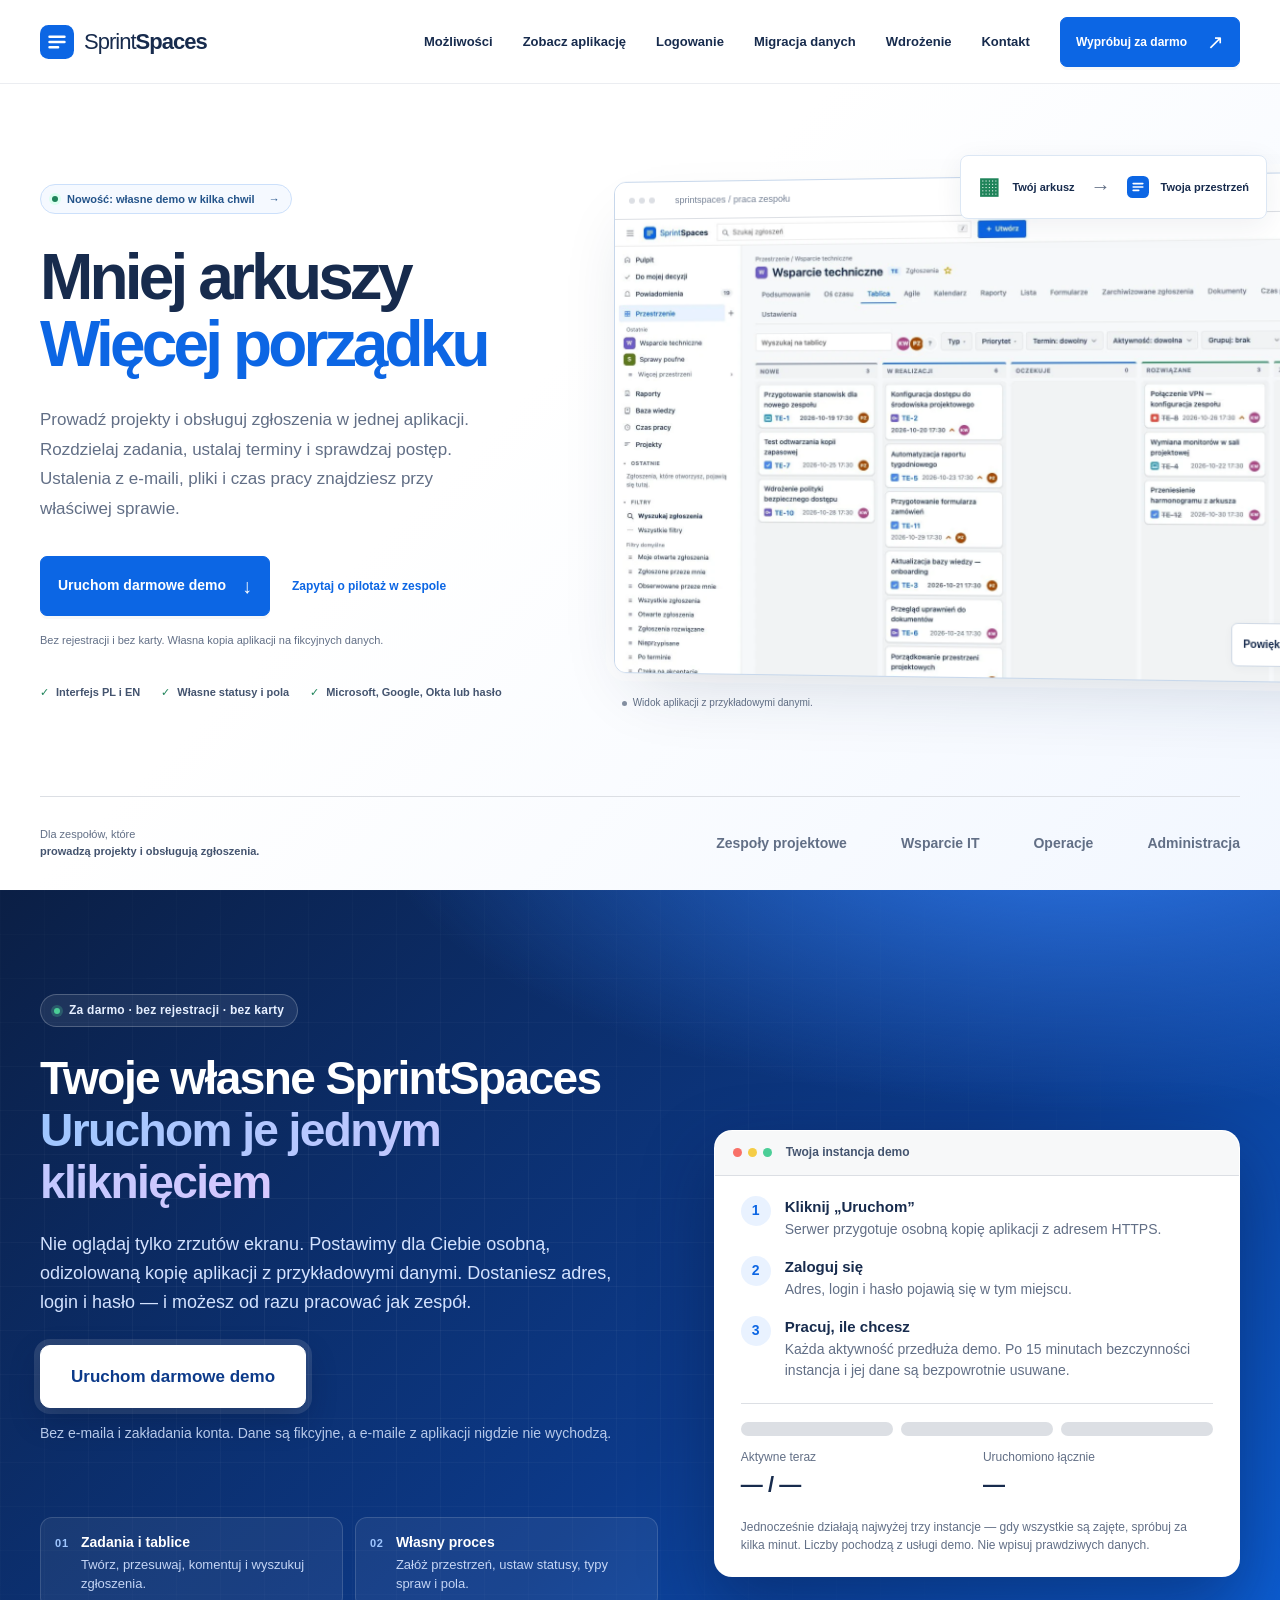
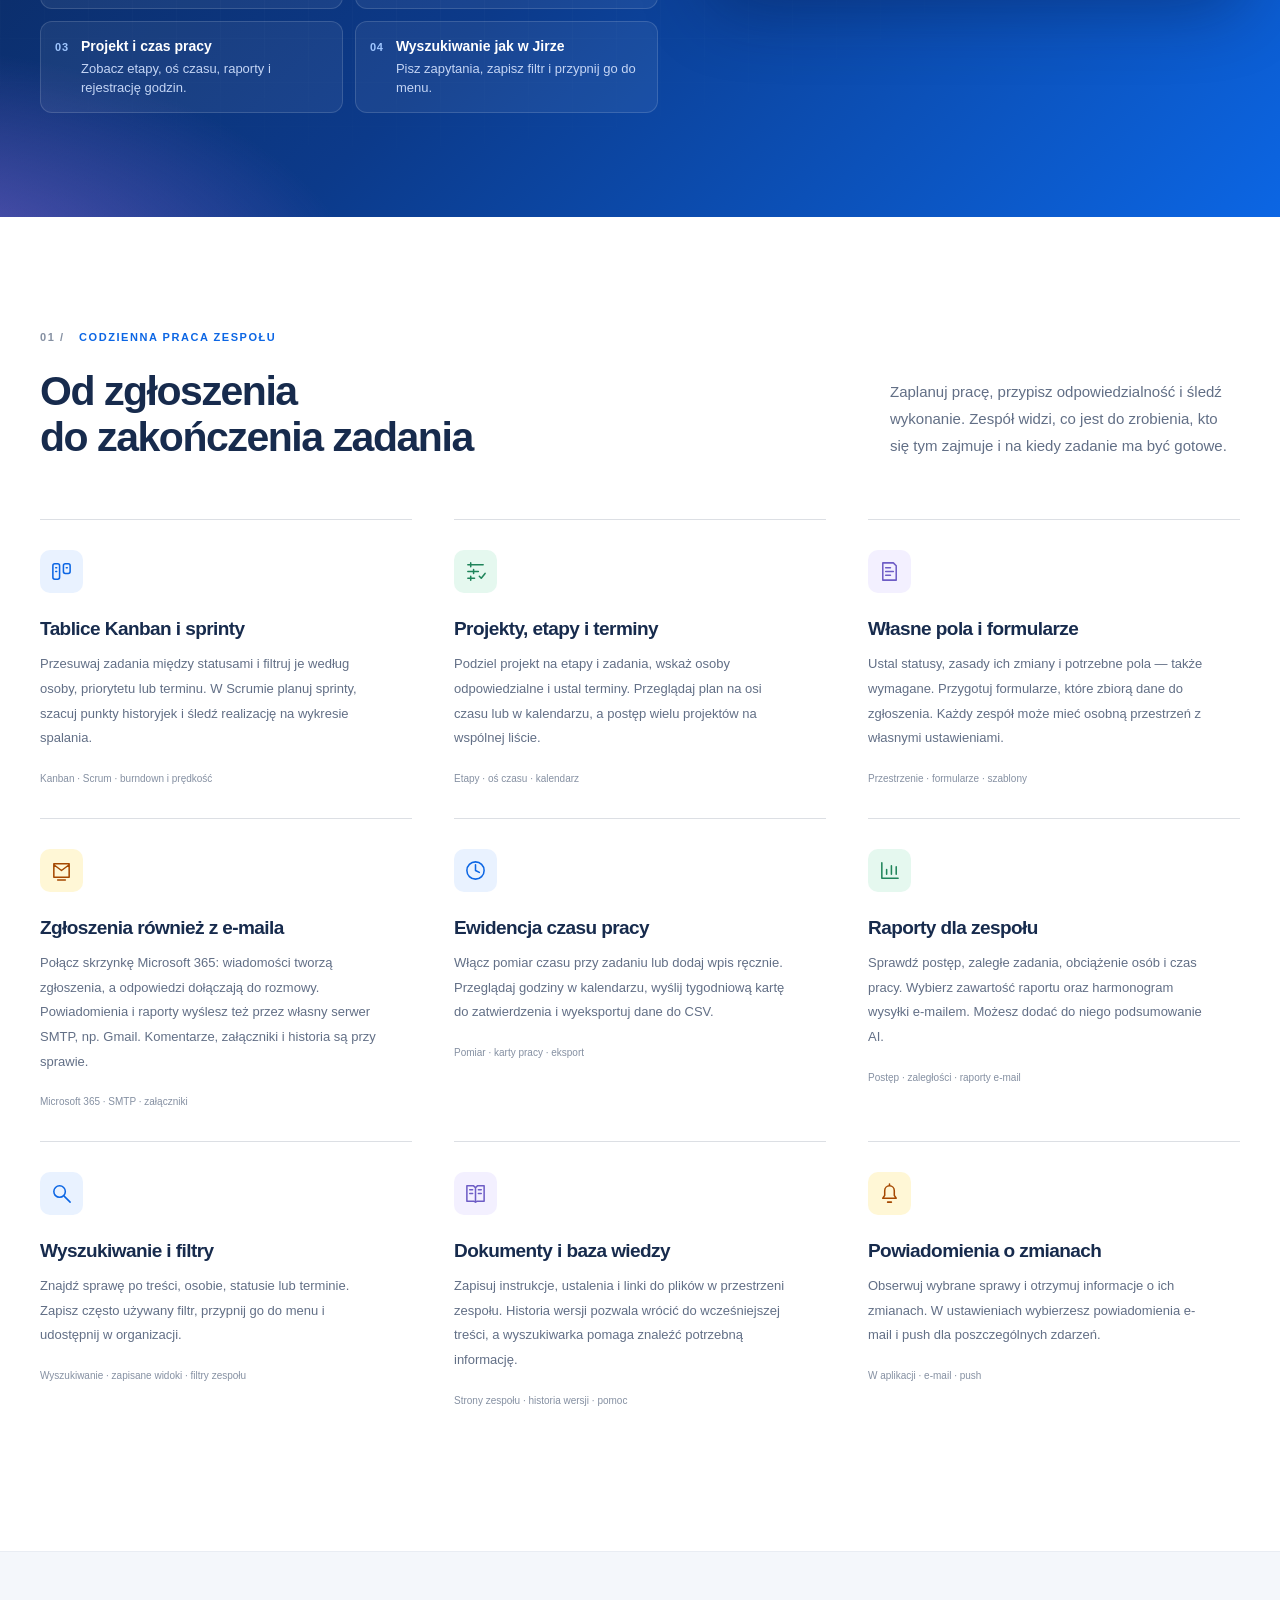
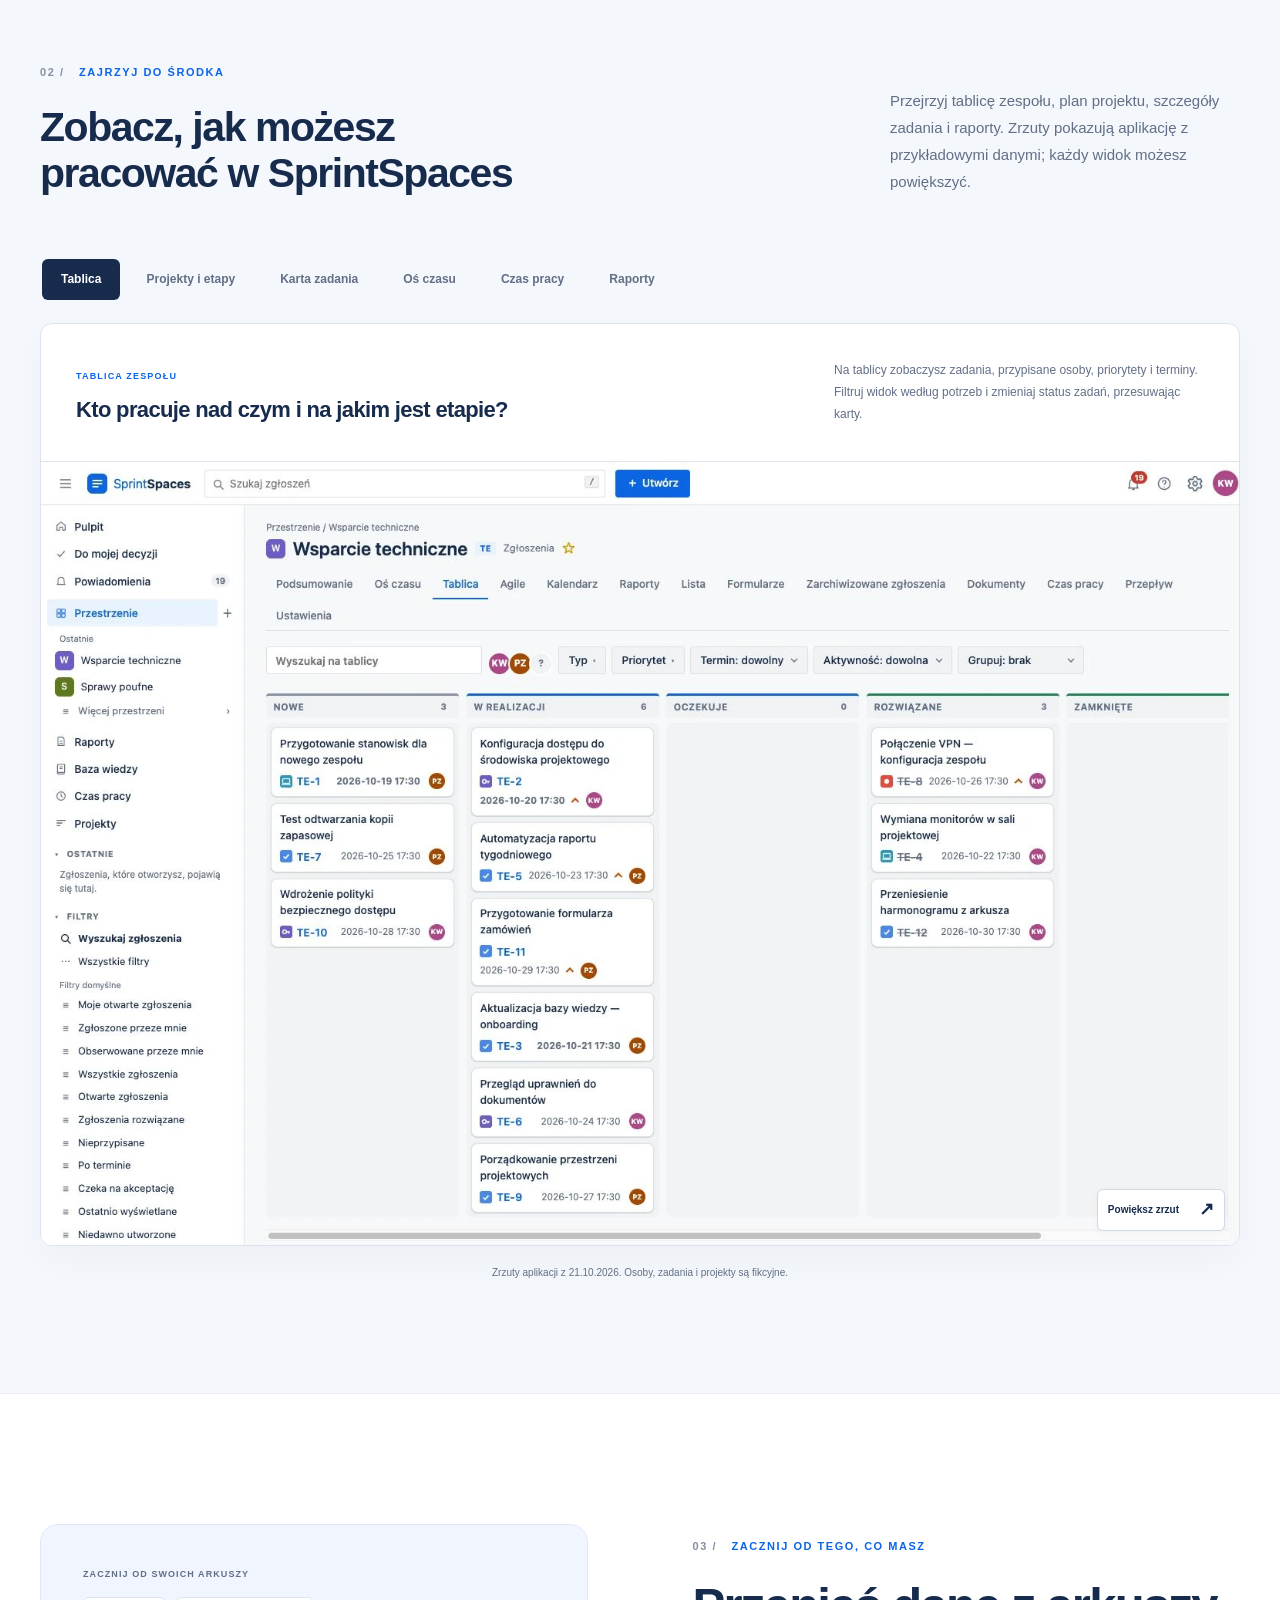
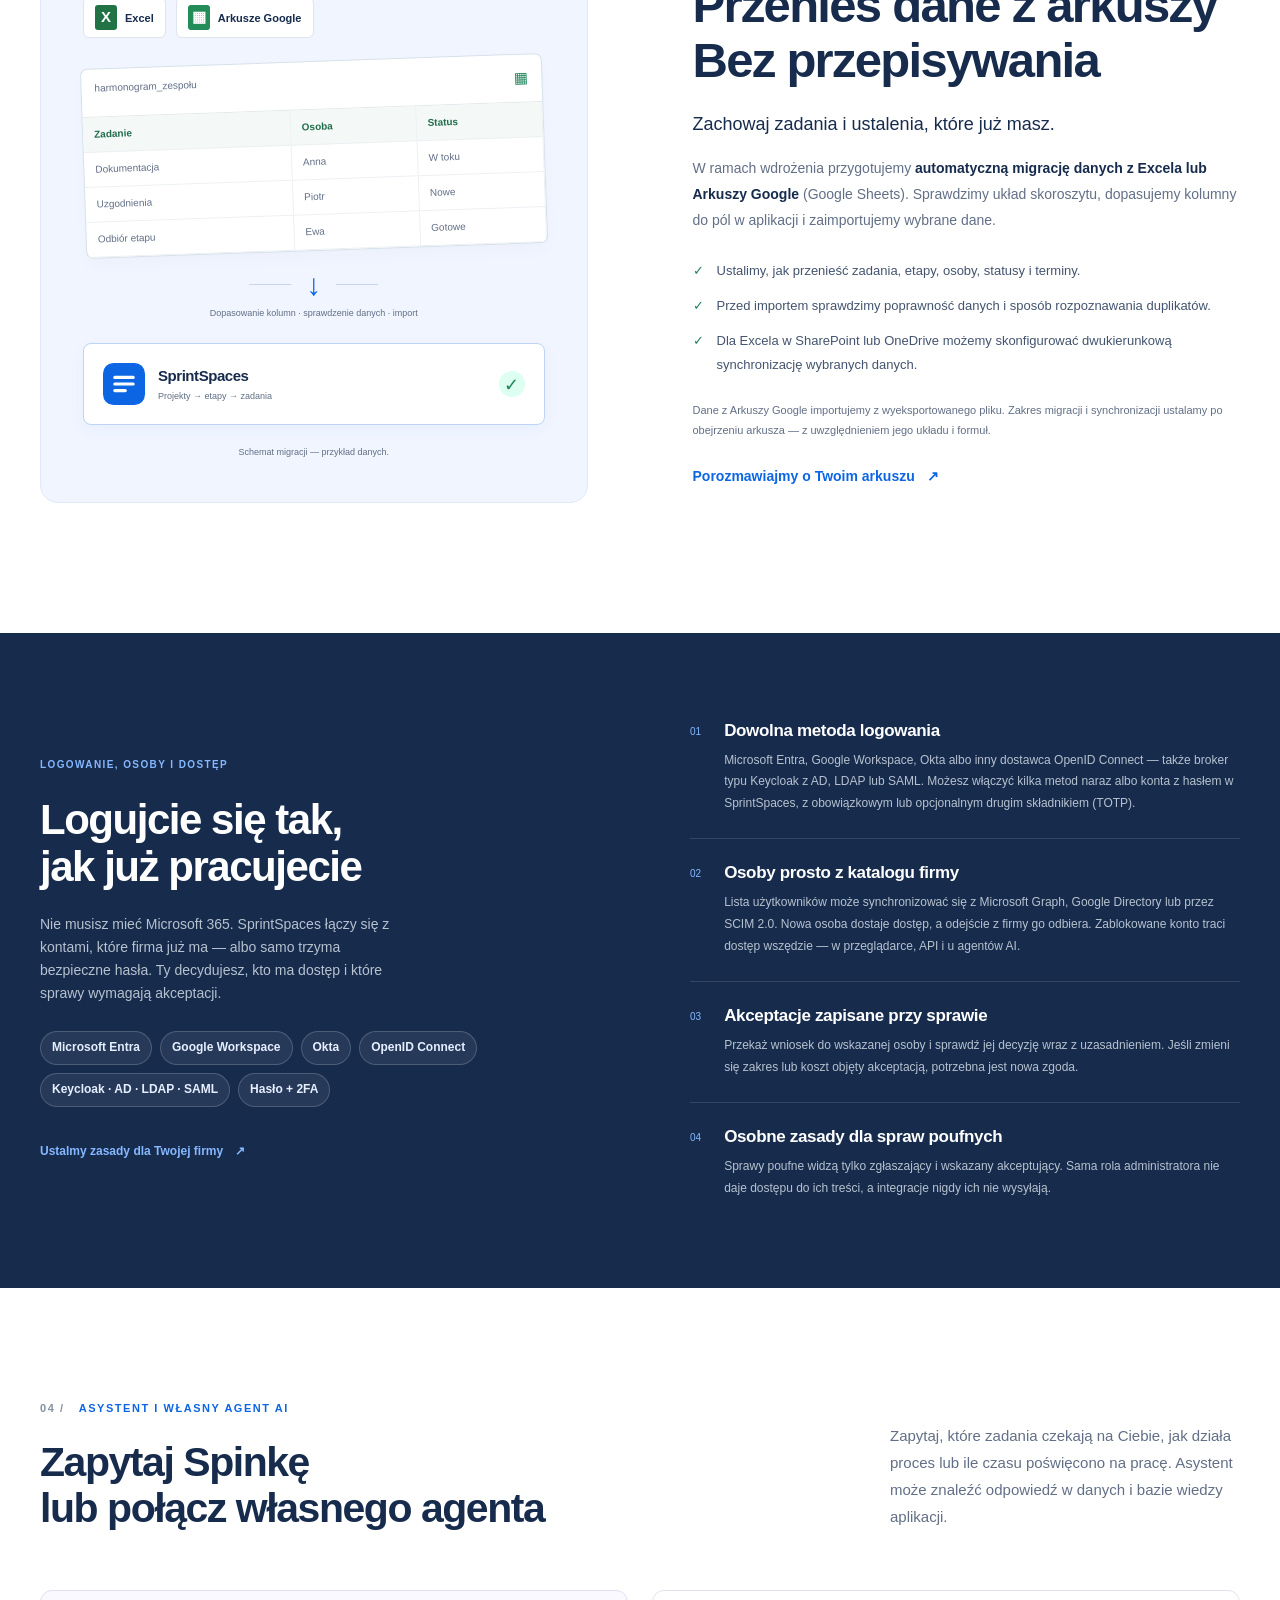
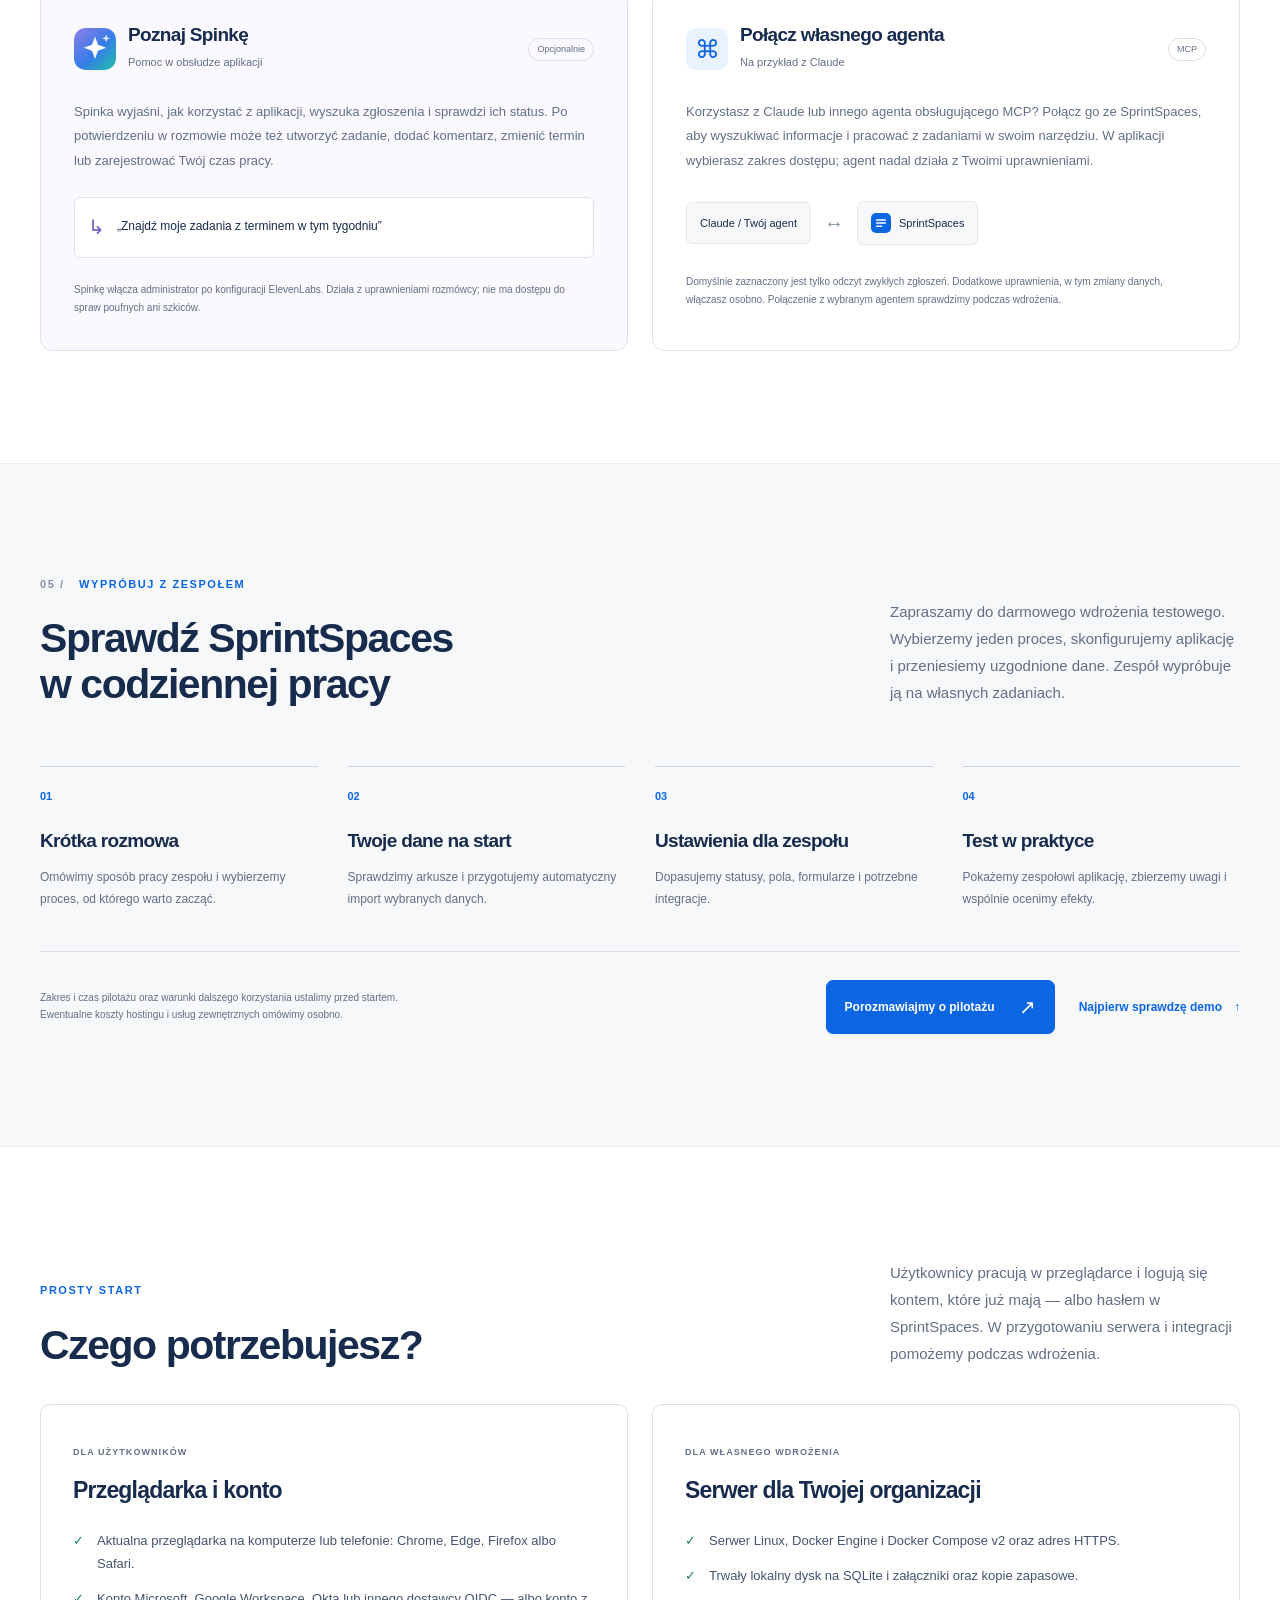
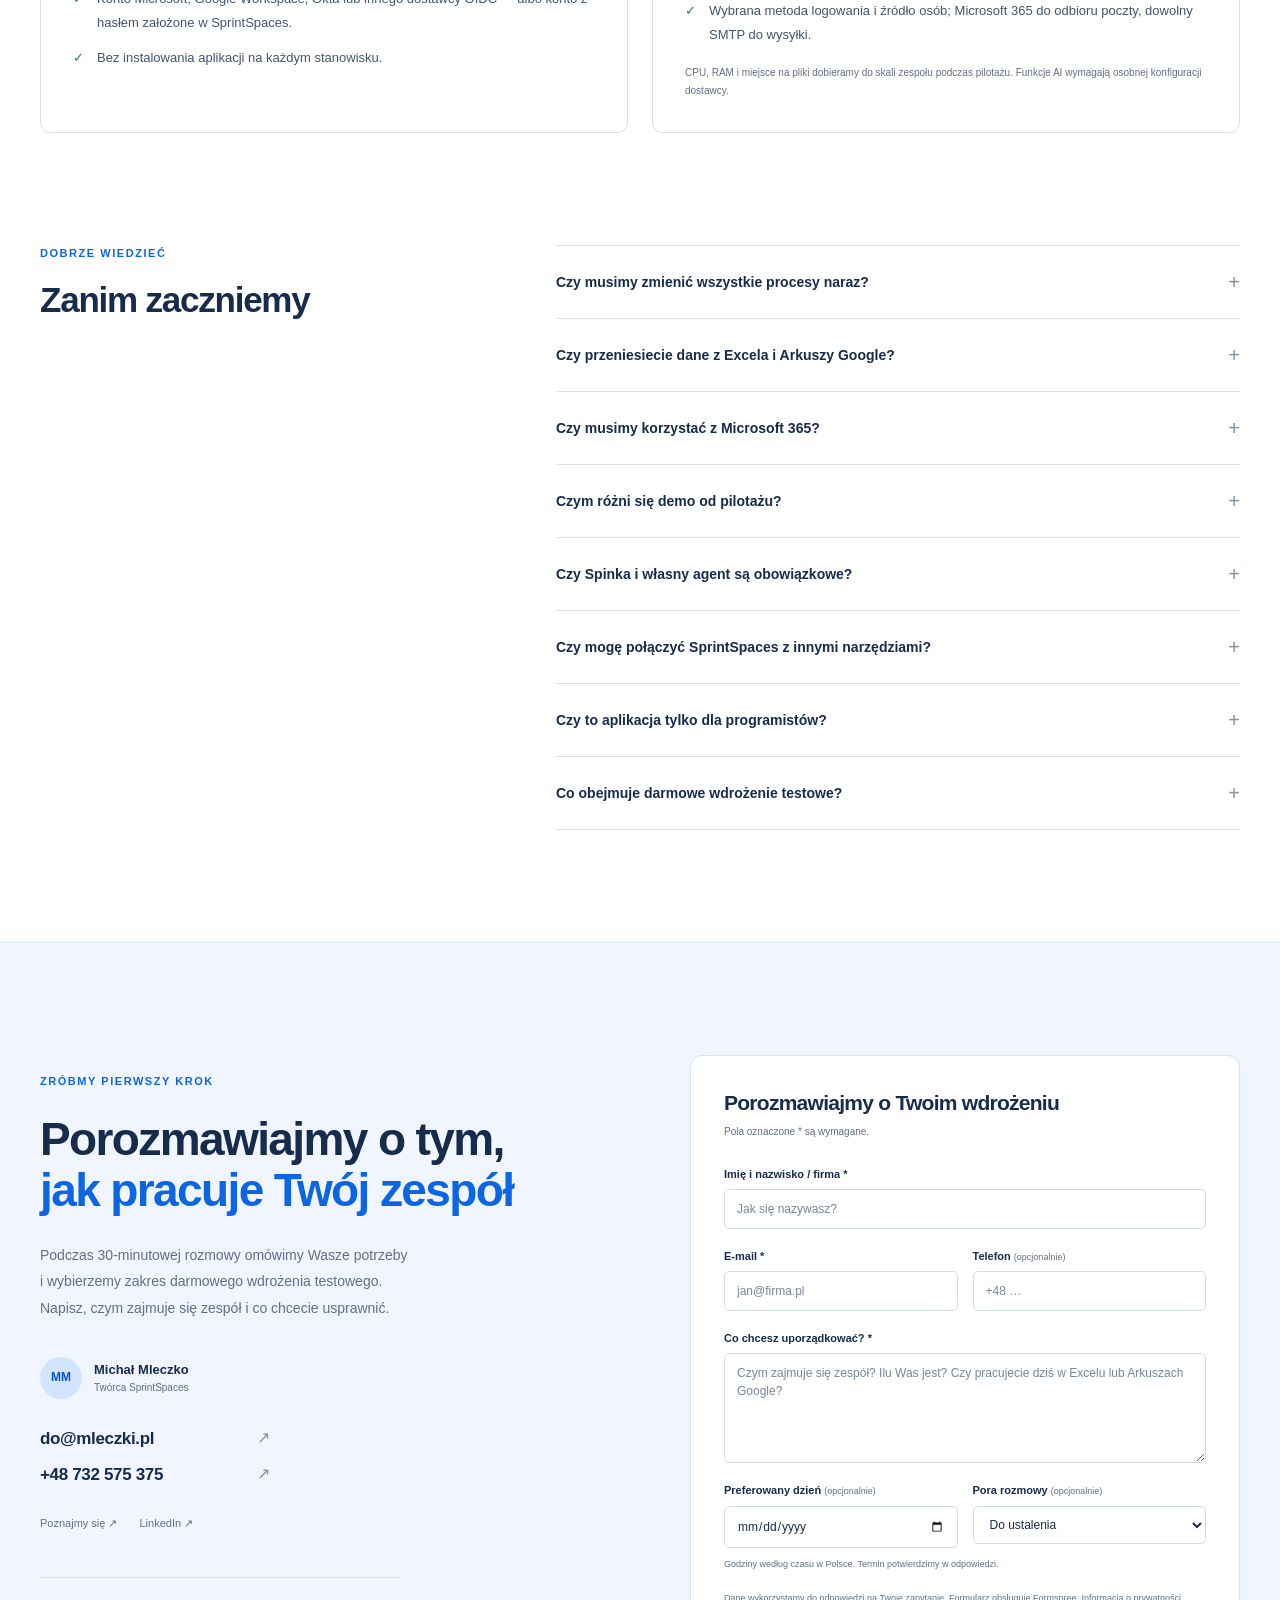
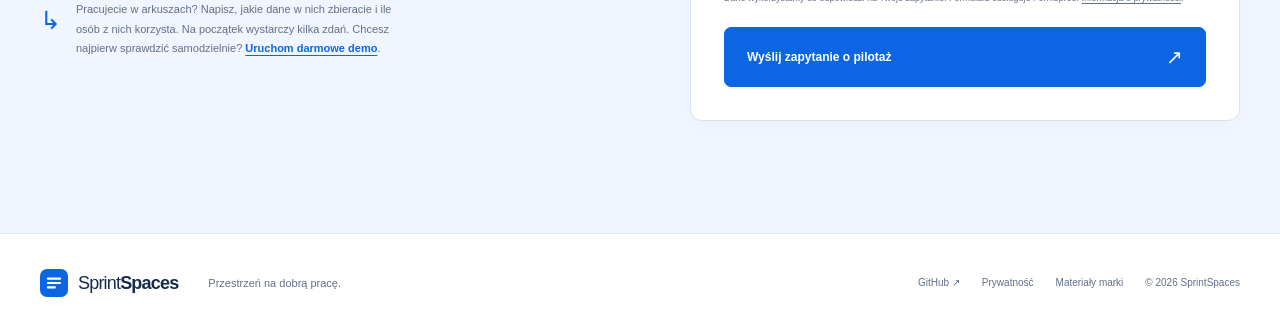
==== commit cc5a36e1: "Show search and saved filters in the demo tiles instead of password and 2FA Co-Authored-By: Claude O" ====
--- a/index.html
+++ b/index.html
@@ -77,7 +77,7 @@
           <li><b aria-hidden="true">01</b><span><strong>Zadania i tablice</strong>Twórz, przesuwaj, komentuj i wyszukuj zgłoszenia.</span></li>
           <li><b aria-hidden="true">02</b><span><strong>Własny proces</strong>Załóż przestrzeń, ustaw statusy, typy spraw i pola.</span></li>
           <li><b aria-hidden="true">03</b><span><strong>Projekt i czas pracy</strong>Zobacz etapy, oś czasu, raporty i rejestrację godzin.</span></li>
-          <li><b aria-hidden="true">04</b><span><strong>Logowanie i bezpieczeństwo</strong>Zmień hasło, włącz drugi składnik, sprawdź uprawnienia.</span></li>
+          <li><b aria-hidden="true">04</b><span><strong>Wyszukiwanie jak w Jirze</strong>Pisz zapytania, zapisz filtr i przypnij go do menu.</span></li>
         </ul>
       </div>
       <div class="demo-card">
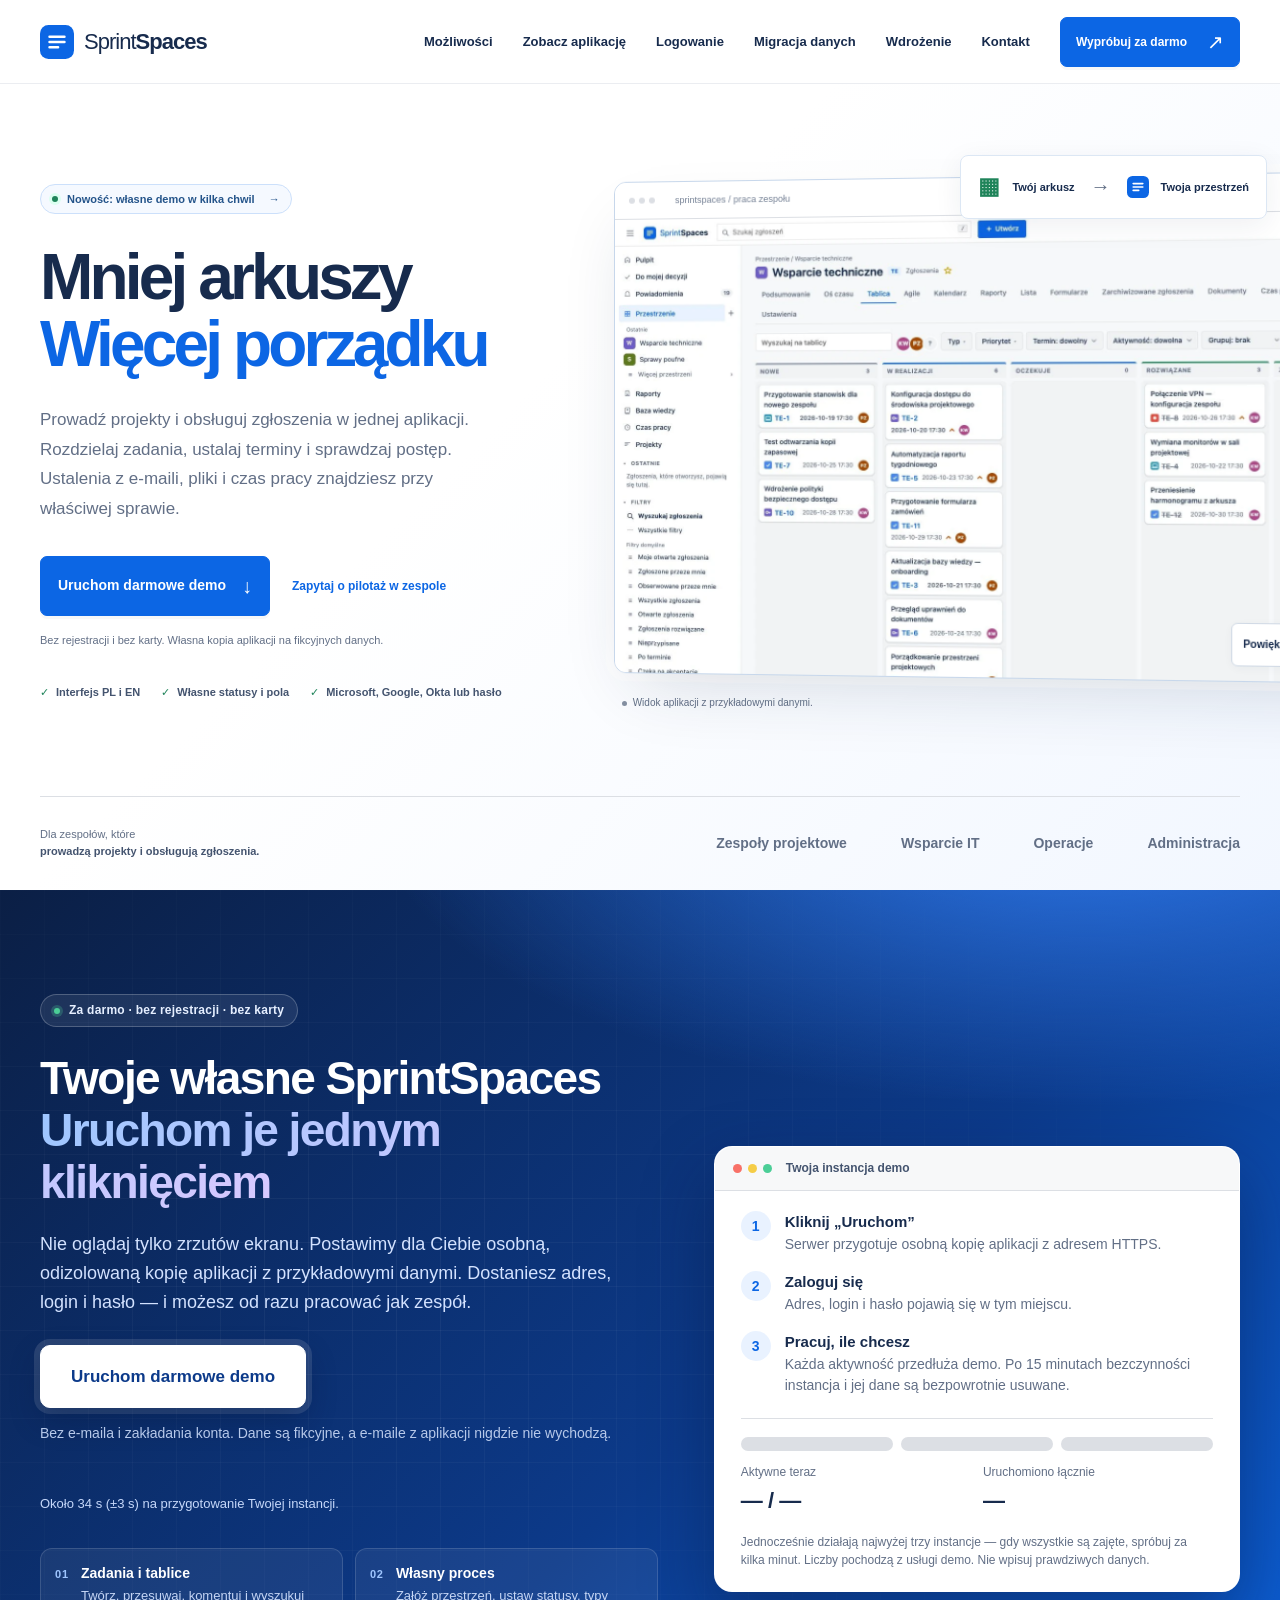
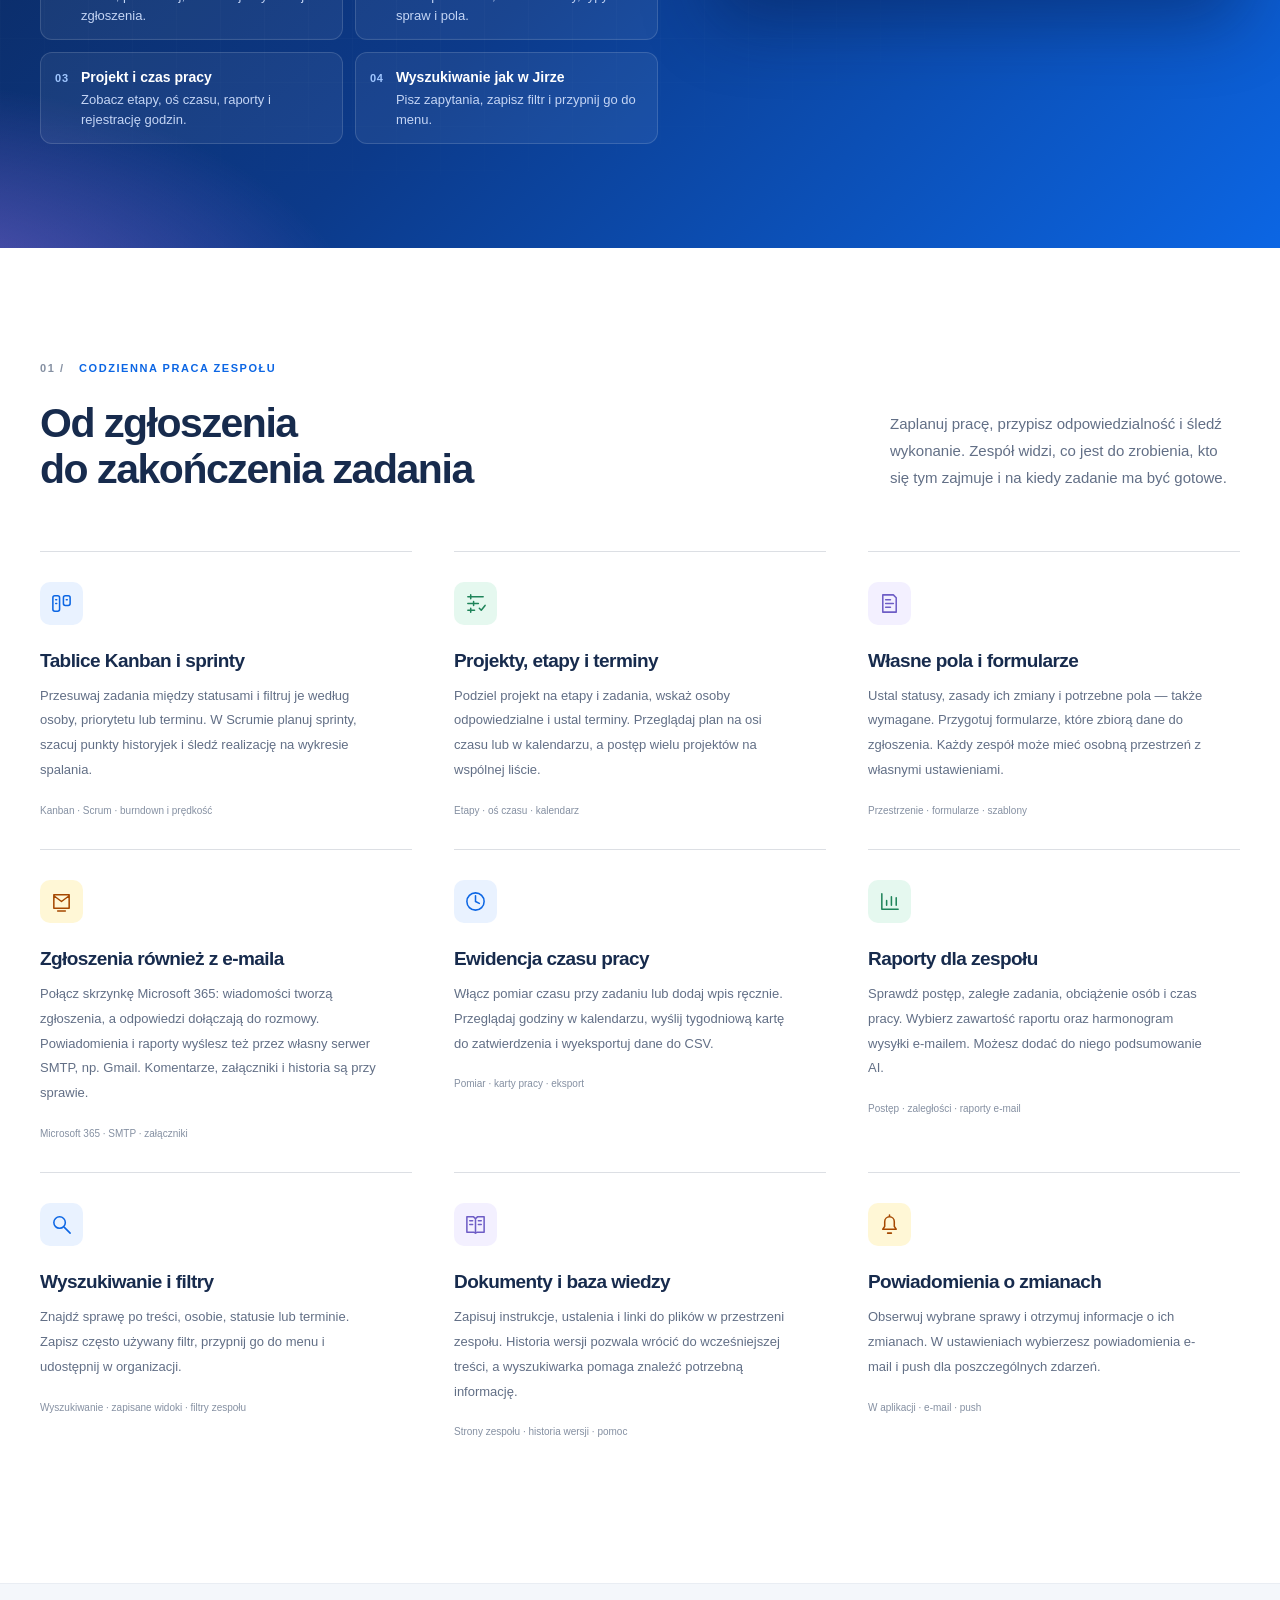
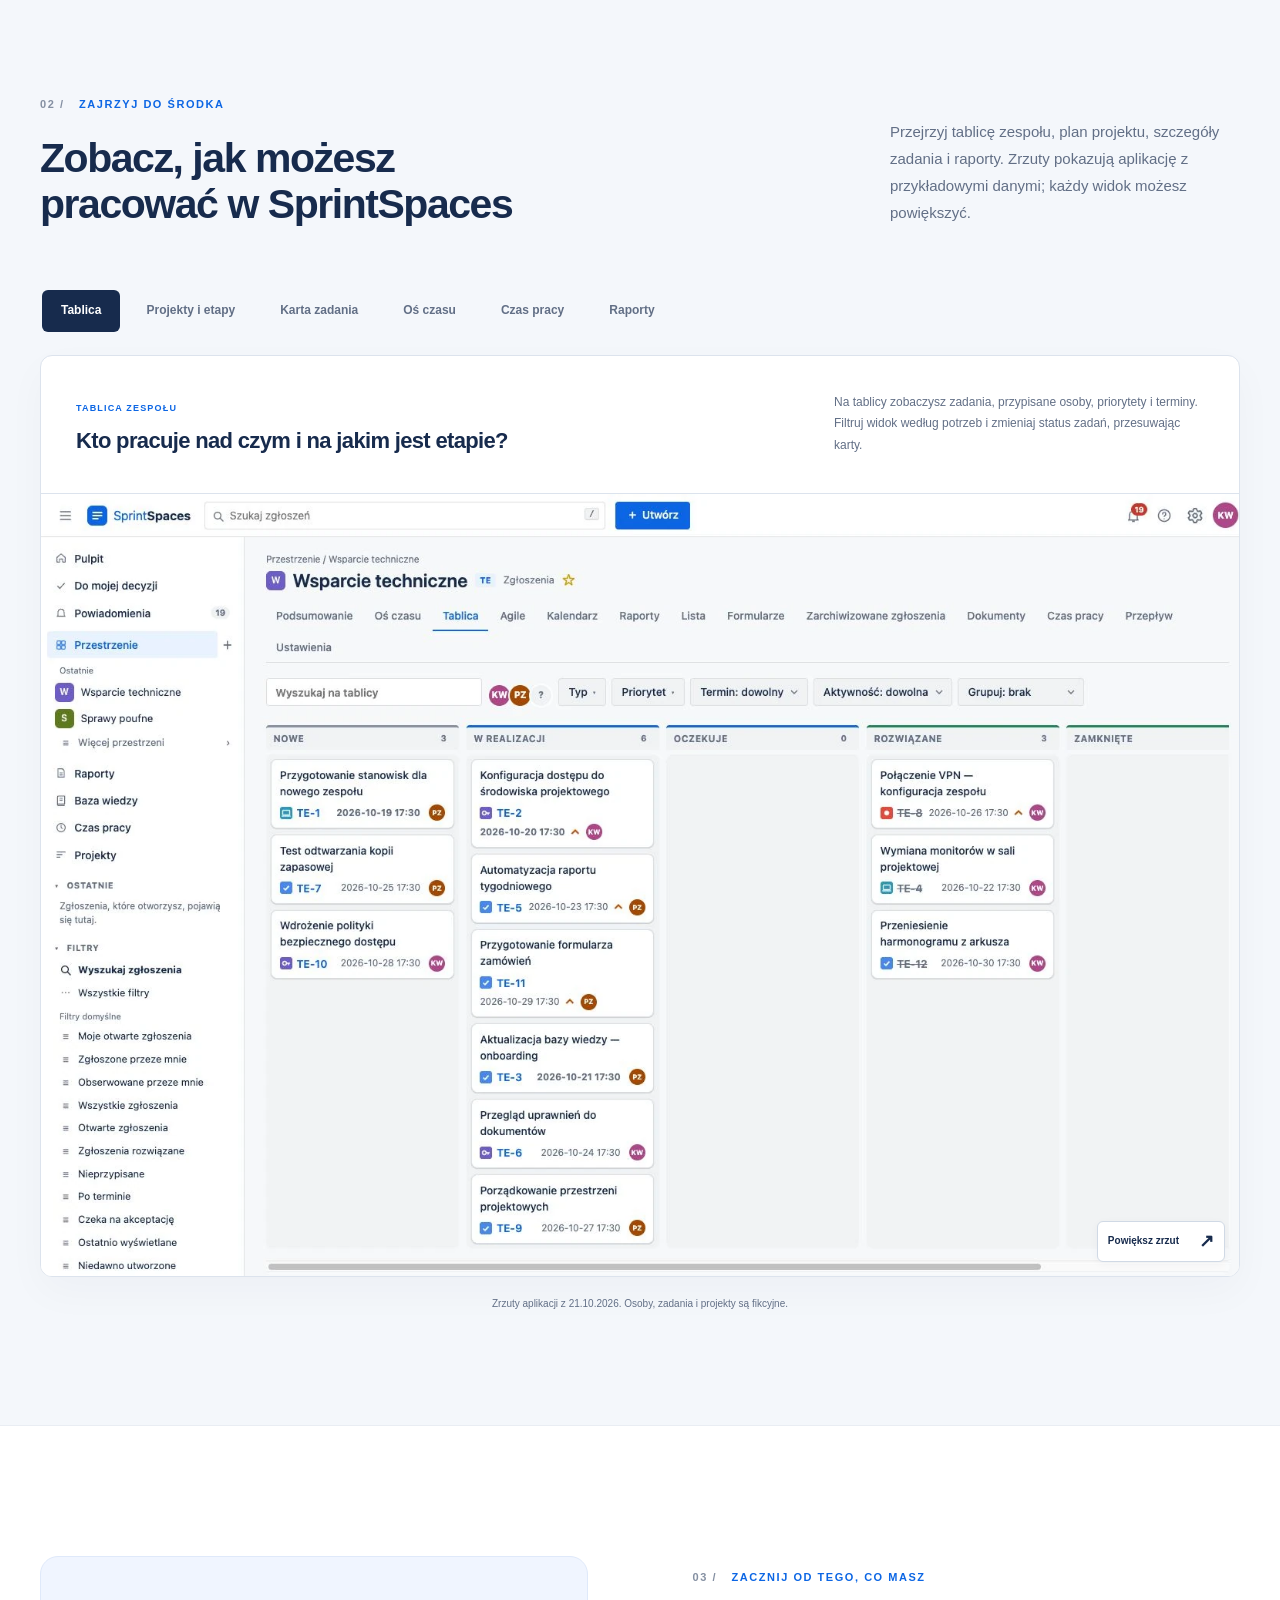
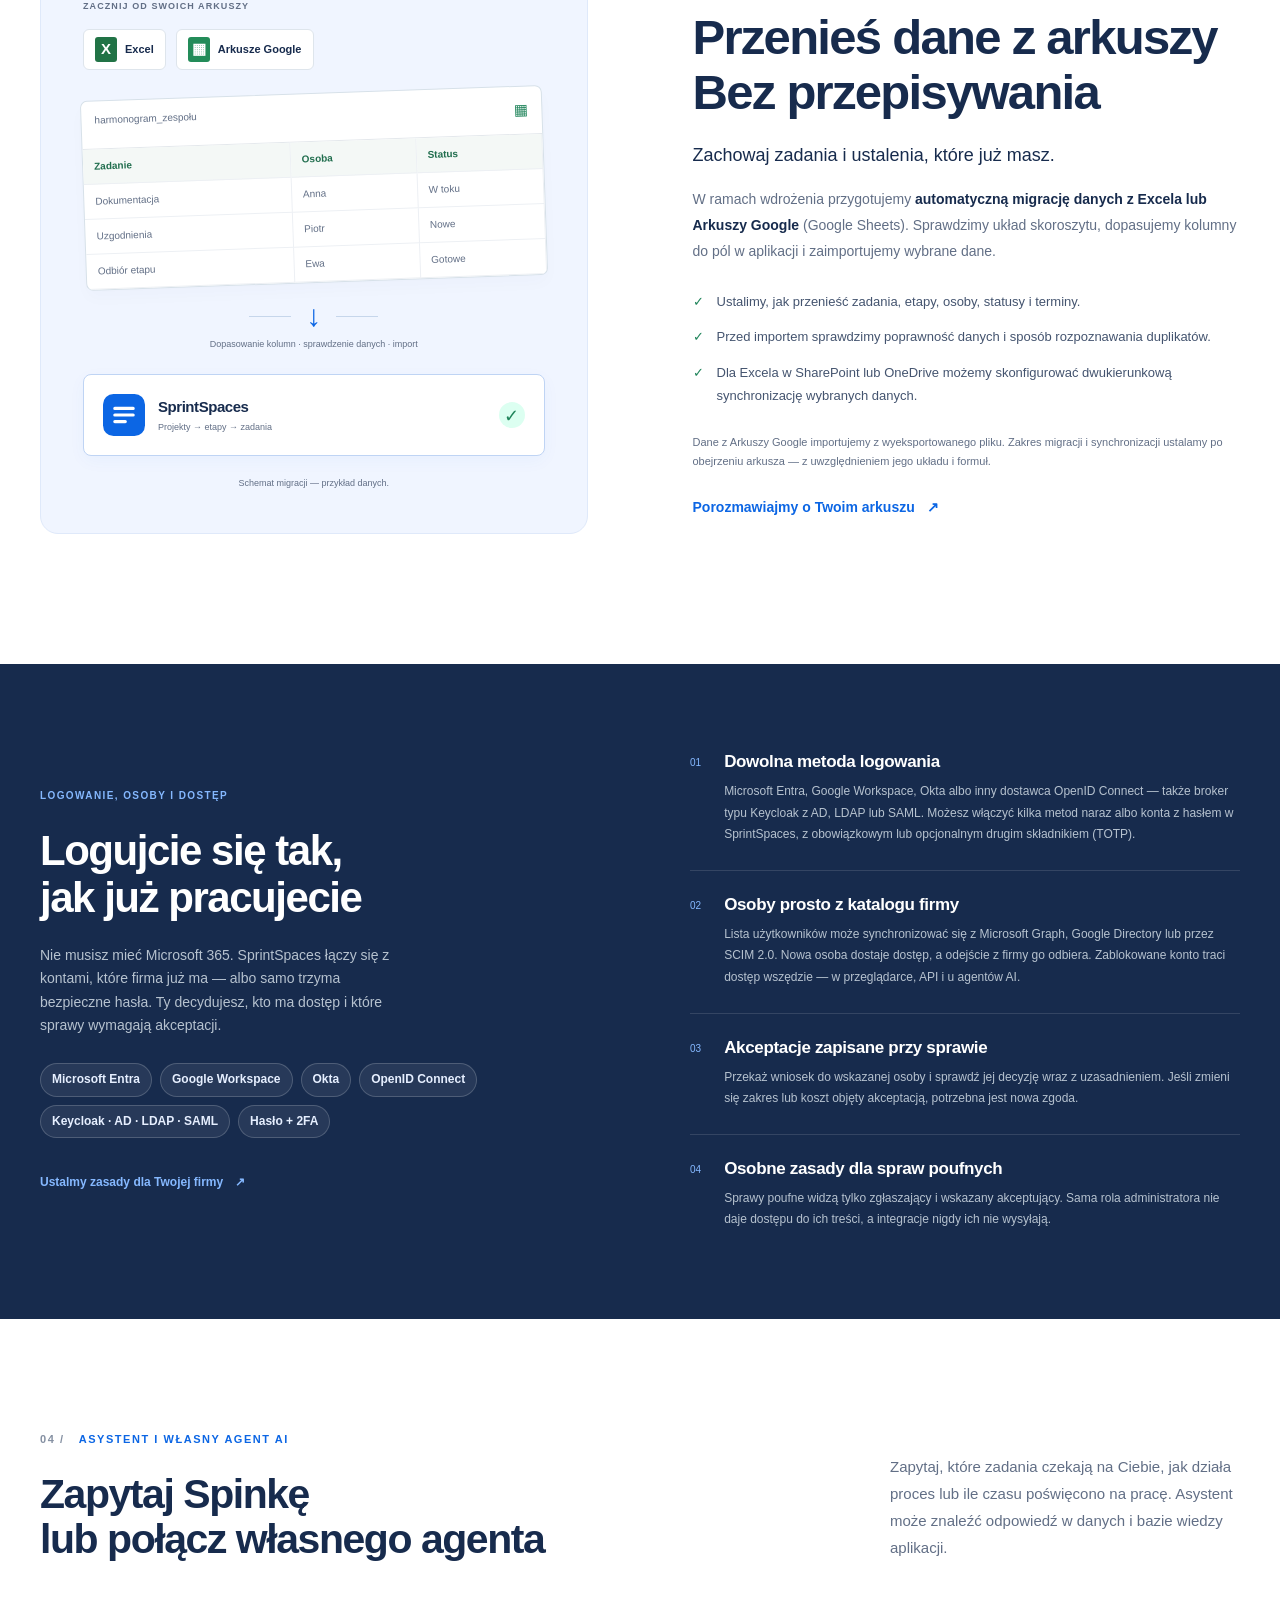
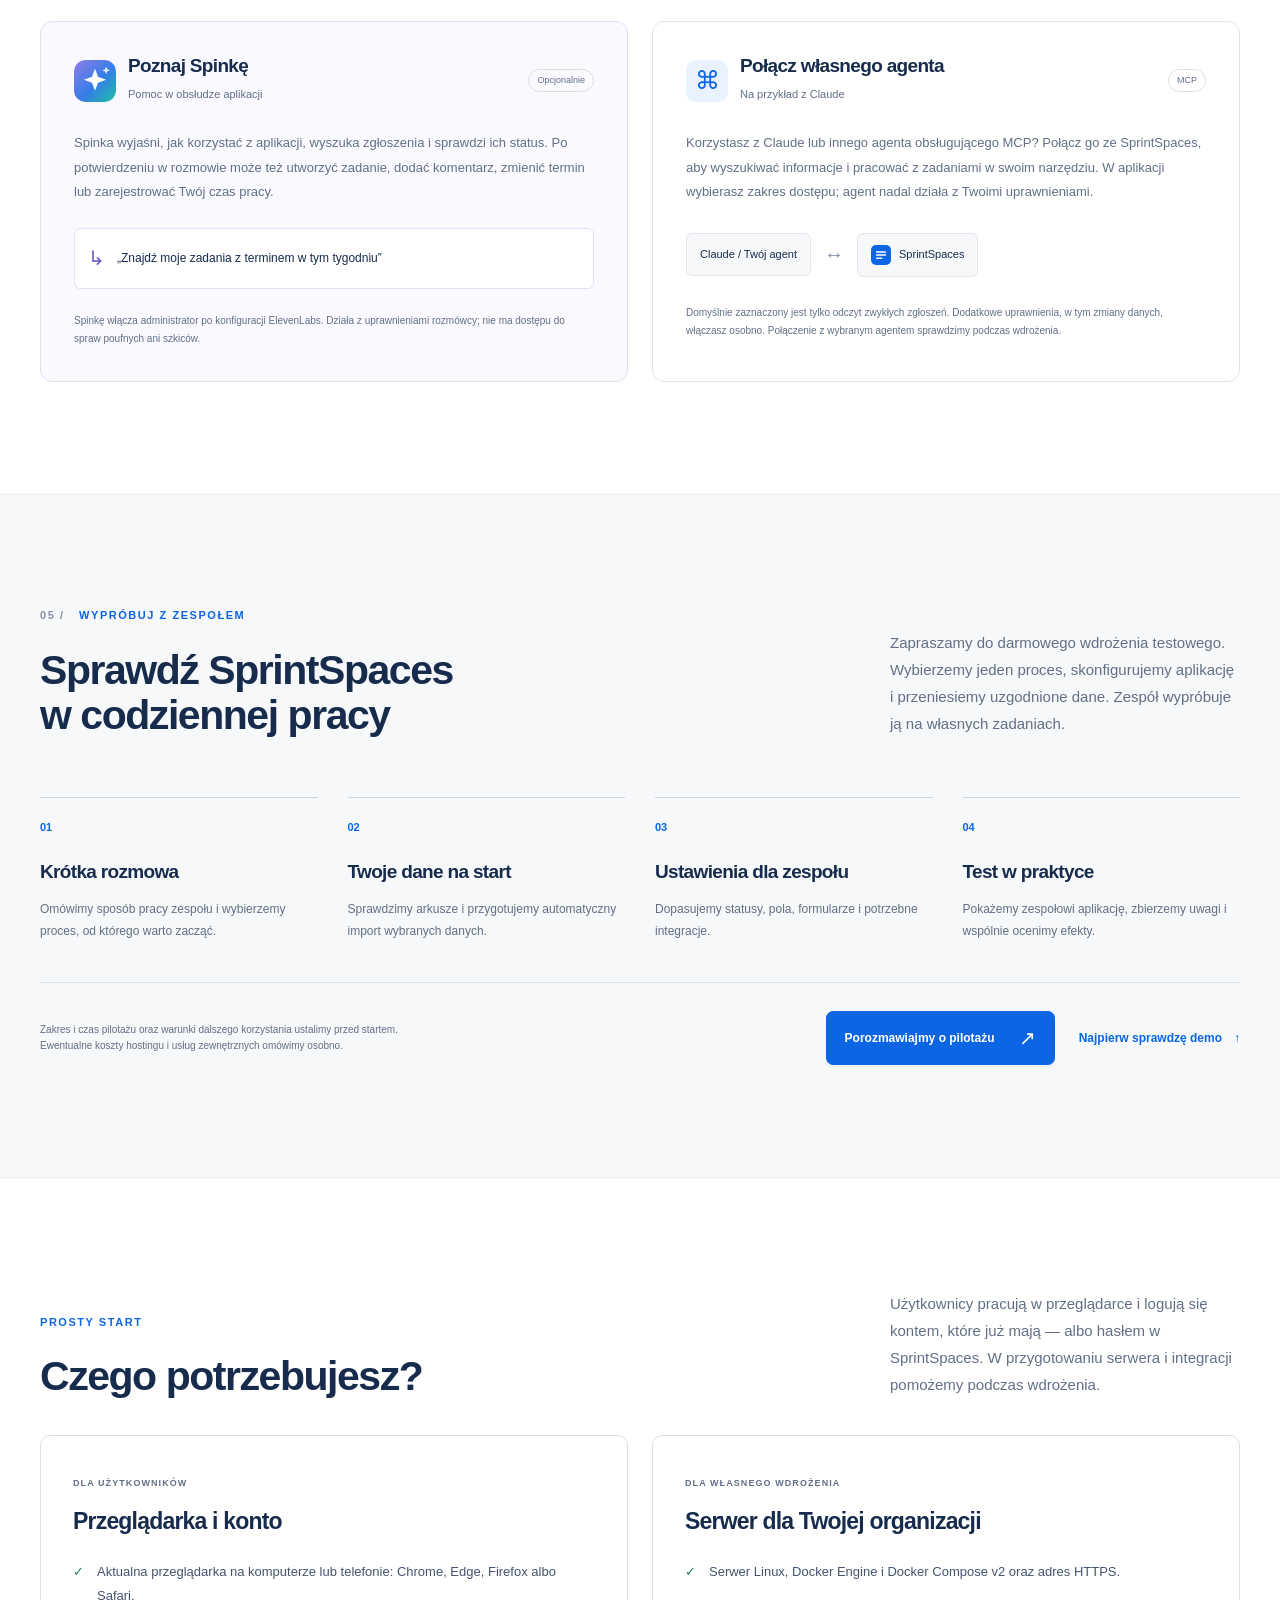
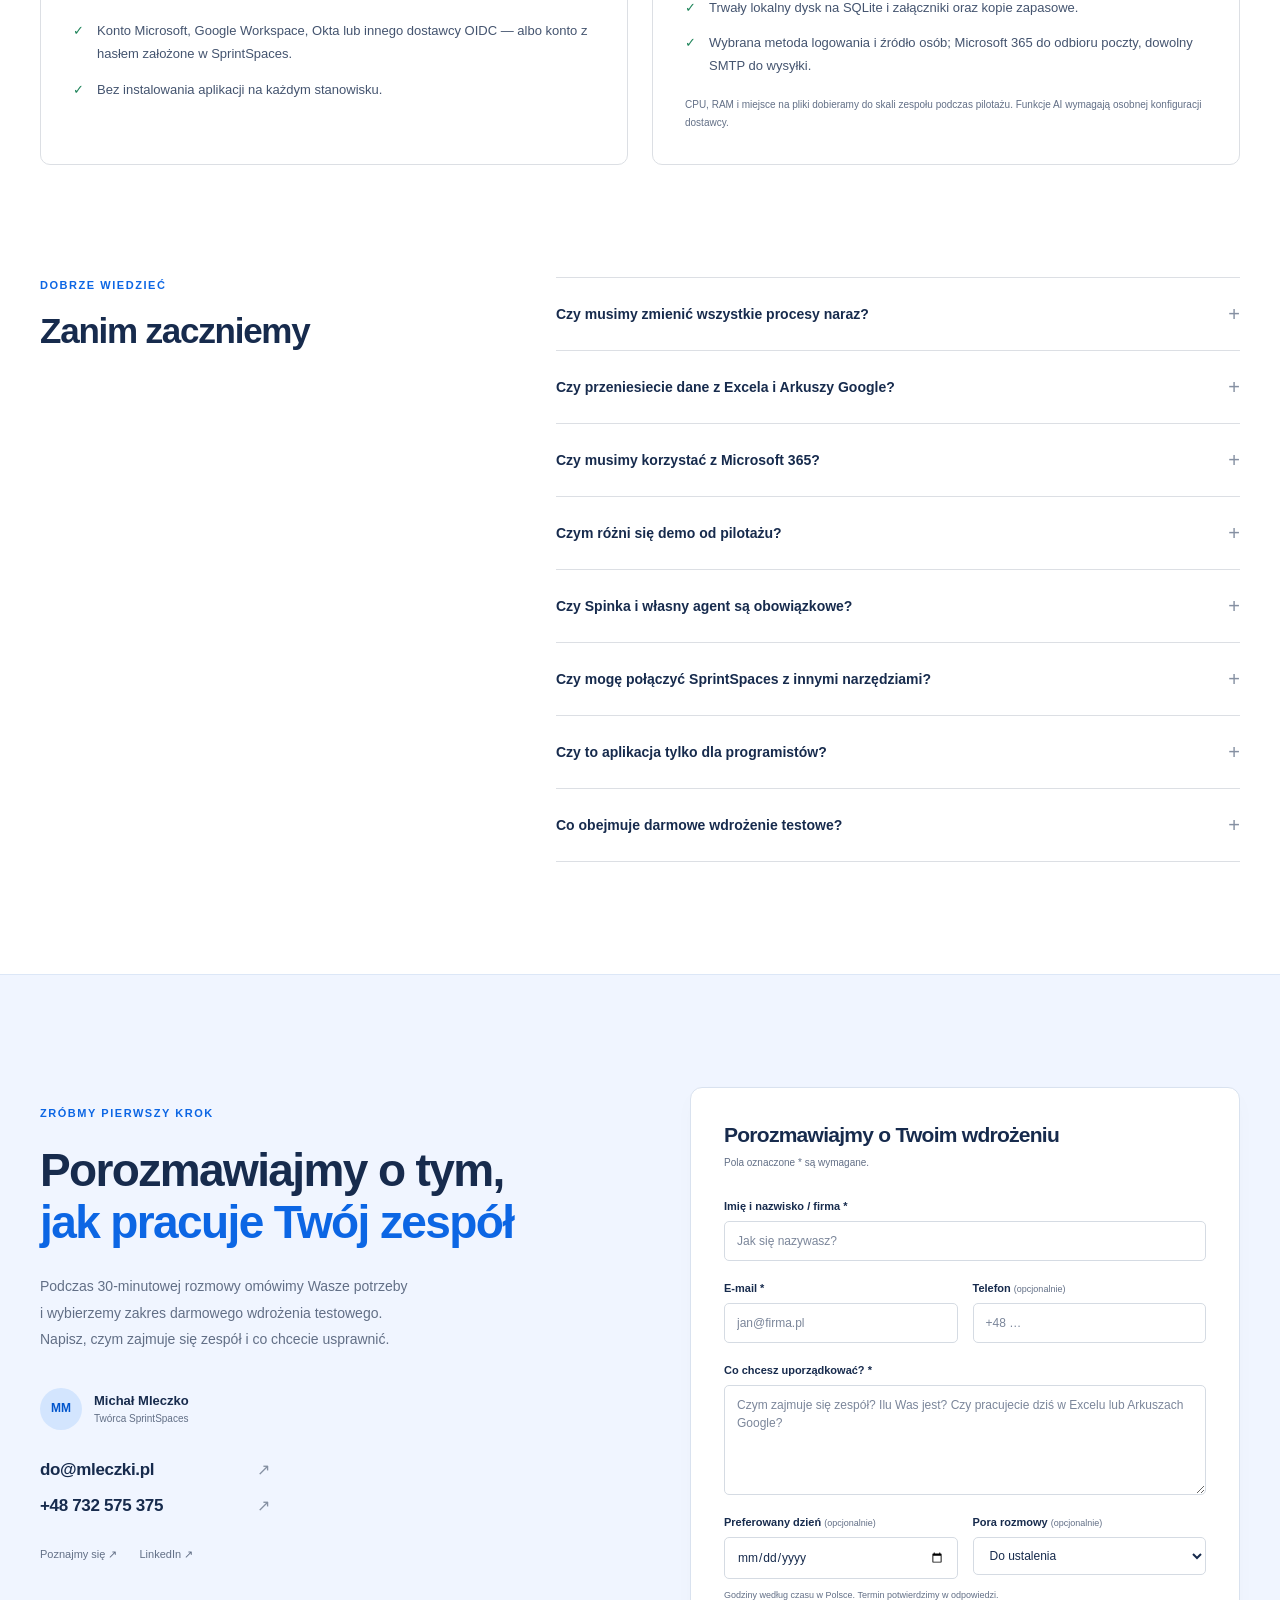
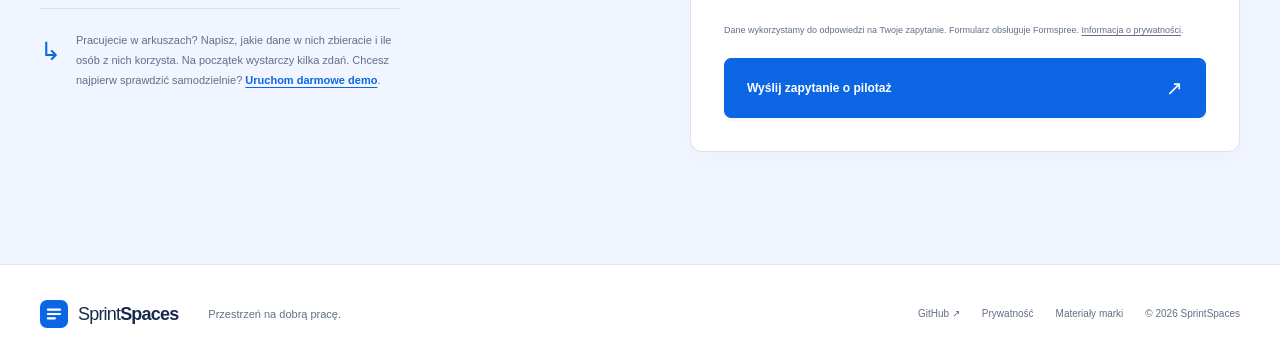
==== commit 46442b45: "Improve demo launch progress, readiness dialog and credential controls" ====
--- a/index.html
+++ b/index.html
@@ -21,9 +21,9 @@
   <link rel="preload" as="image" href="assets/screenshots/board.webp">
   <link rel="stylesheet" href="styles.css?v=20261021-copy2">
   <meta name="demo-api" content="https://wet-frog8975.byst.re">
-  <link rel="stylesheet" href="demo.css?v=20261025-hero1">
+  <link rel="stylesheet" href="demo.css?v=20261025-launch1">
   <script src="app.js?v=20261021-copy2" defer></script>
-  <script type="module" src="demo.js?v=20261025-hero1"></script>
+  <script type="module" src="demo.js?v=20261025-launch1"></script>
 </head>
 <body>
 <a class="skip-link" href="#main">Przejdź do treści</a>
@@ -71,7 +71,12 @@
           <div class="demo-actions"><button id="demo-start" class="button button-large" type="submit">Uruchom darmowe demo</button><button id="demo-again" class="text-link demo-again" type="button" hidden>Uruchom nowe demo</button></div>
           <p id="demo-note" class="demo-note">Bez e-maila i zakładania konta. Dane są fikcyjne, a e-maile z aplikacji nigdzie nie wychodzą.</p>
           <div id="demo-status" class="demo-status" role="status" aria-live="polite"></div>
-          <div id="demo-progress" class="demo-progress" role="progressbar" aria-label="Postęp uruchamiania demo" aria-valuemin="0" aria-valuemax="100" aria-valuenow="0" hidden><div id="demo-bar"></div></div>
+          <p id="demo-estimate" class="demo-estimate">Około 34 s (±3 s) na przygotowanie Twojej instancji.</p>
+          <div id="demo-loading" class="demo-loading" hidden>
+            <div class="demo-loading-label"><span id="demo-stage">Przygotowujemy Twoją przestrzeń</span><span id="demo-eta">Około 34 s</span></div>
+            <div id="demo-progress" class="demo-progress" role="progressbar" aria-label="Szacowany postęp uruchamiania demo" aria-valuemin="0" aria-valuemax="100" aria-valuenow="0"><div id="demo-bar"></div></div>
+            <p id="demo-loading-note">Uruchamiamy aplikację z przykładowymi danymi i sprawdzamy adres HTTPS.</p>
+          </div>
         </form>
         <ul class="demo-try" aria-label="Co wypróbujesz w demo">
           <li><b aria-hidden="true">01</b><span><strong>Zadania i tablice</strong>Twórz, przesuwaj, komentuj i wyszukuj zgłoszenia.</span></li>
@@ -85,12 +90,13 @@
         <div id="demo-result" class="demo-result" hidden>
           <h3 id="demo-result-title" tabindex="-1">Twoje demo jest gotowe</h3>
           <dl class="demo-creds">
-            <div><dt>Adres</dt><dd><a id="demo-url" href="#" target="_blank" rel="noopener noreferrer"></a></dd></div>
-            <div><dt>Login</dt><dd><code id="demo-user"></code> <button class="demo-mini" type="button" data-copy="user">Kopiuj</button></dd></div>
-            <div><dt>Hasło</dt><dd><code id="demo-pass" data-value=""></code> <button id="demo-toggle" class="demo-mini" type="button" aria-pressed="false">Pokaż</button> <button class="demo-mini" type="button" data-copy="pass">Kopiuj</button></dd></div>
+            <div><dt>Adres</dt><dd class="demo-value-row"><a id="demo-url" target="_blank" rel="noopener noreferrer"></a><button class="demo-icon-button" type="button" data-copy="url" aria-label="Kopiuj adres dema" title="Kopiuj adres dema" disabled><svg class="icon-copy" viewBox="0 0 24 24" aria-hidden="true"><rect x="9" y="9" width="12" height="12" rx="2"/><path d="M5 15H4a2 2 0 0 1-2-2V4a2 2 0 0 1 2-2h9a2 2 0 0 1 2 2v1"/></svg><svg class="icon-check" viewBox="0 0 24 24" aria-hidden="true"><path d="m5 12 4 4L19 6"/></svg></button></dd></div>
+            <div><dt>Login</dt><dd class="demo-value-row"><input id="demo-user" class="demo-credential" type="text" readonly autocomplete="off" spellcheck="false" aria-label="Login do dema"><button class="demo-icon-button" type="button" data-copy="user" aria-label="Kopiuj login" title="Kopiuj login" disabled><svg class="icon-copy" viewBox="0 0 24 24" aria-hidden="true"><rect x="9" y="9" width="12" height="12" rx="2"/><path d="M5 15H4a2 2 0 0 1-2-2V4a2 2 0 0 1 2-2h9a2 2 0 0 1 2 2v1"/></svg><svg class="icon-check" viewBox="0 0 24 24" aria-hidden="true"><path d="m5 12 4 4L19 6"/></svg></button></dd></div>
+            <div><dt>Hasło</dt><dd class="demo-value-row"><input id="demo-pass" class="demo-credential" type="password" readonly autocomplete="off" spellcheck="false" aria-label="Hasło do dema"><button id="demo-toggle" class="demo-icon-button" type="button" aria-label="Pokaż hasło" title="Pokaż hasło" aria-pressed="false" disabled><svg class="icon-eye" viewBox="0 0 24 24" aria-hidden="true"><path d="M2 12s3.5-7 10-7 10 7 10 7-3.5 7-10 7S2 12 2 12Z"/><circle cx="12" cy="12" r="3"/></svg><svg class="icon-eye-off" viewBox="0 0 24 24" aria-hidden="true"><path d="m3 3 18 18M10.6 5.1A12 12 0 0 1 12 5c6.5 0 10 7 10 7a17 17 0 0 1-3 3.7M6.2 6.2A18 18 0 0 0 2 12s3.5 7 10 7a12 12 0 0 0 5.8-1.6M10 10a2.8 2.8 0 0 0 4 4"/></svg></button><button class="demo-icon-button" type="button" data-copy="pass" aria-label="Kopiuj hasło" title="Kopiuj hasło" disabled><svg class="icon-copy" viewBox="0 0 24 24" aria-hidden="true"><rect x="9" y="9" width="12" height="12" rx="2"/><path d="M5 15H4a2 2 0 0 1-2-2V4a2 2 0 0 1 2-2h9a2 2 0 0 1 2 2v1"/></svg><svg class="icon-check" viewBox="0 0 24 24" aria-hidden="true"><path d="m5 12 4 4L19 6"/></svg></button></dd></div>
             <div><dt>Bez aktywności zniknie za</dt><dd><span id="demo-left">—</span></dd></div>
             <div><dt>Aktualny termin usunięcia</dt><dd><time id="demo-until">—</time></dd></div>
           </dl>
+          <p id="demo-copy-feedback" class="demo-copy-feedback" role="status" aria-live="polite"></p>
           <ul id="demo-steps" class="demo-steps" hidden></ul>
           <p class="demo-note">Hasło widzisz tylko tutaj i tylko dopóki demo działa. Odśwież stronę w tej karcie, aby je zobaczyć ponownie.</p>
         </div>
@@ -106,6 +112,15 @@
         <p class="demo-fine">Jednocześnie działają najwyżej trzy instancje — gdy wszystkie są zajęte, spróbuj za kilka minut. Liczby pochodzą z usługi demo. Nie wpisuj prawdziwych danych.</p>
       </div>
     </div>
+    <dialog id="demo-ready-dialog" class="demo-ready-dialog" aria-labelledby="demo-ready-title" aria-describedby="demo-ready-description">
+      <button id="demo-ready-close" class="demo-dialog-close demo-icon-button" type="button" aria-label="Zamknij potwierdzenie"><svg viewBox="0 0 24 24" aria-hidden="true"><path d="m6 6 12 12M18 6 6 18"/></svg></button>
+      <div class="demo-ready-art" aria-hidden="true"><span></span><span></span><svg viewBox="0 0 48 48"><path d="m13 24 7 7 15-16"/></svg></div>
+      <p class="demo-ready-kicker">TWOJA PRZESTRZEŃ JEST GOTOWA</p>
+      <h2 id="demo-ready-title">Możesz zaczynać!</h2>
+      <p id="demo-ready-description">Zadania, projekty i procesy czekają na Ciebie. Zmieniaj je, twórz własne i sprawdź, jak pracuje się w SprintSpaces.</p>
+      <div class="demo-ready-detail"><span aria-hidden="true">✓</span> Własna instancja · przykładowe dane</div>
+      <button id="demo-ready-continue" class="button" type="button">Pokaż dane logowania <span aria-hidden="true">↗</span></button>
+    </dialog>
   </section>
 
   <section id="mozliwosci" class="section container">
--- a/demo.css
+++ b/demo.css
@@ -66,3 +66,53 @@
 .pilot-ctas{display:flex;align-items:center;gap:24px;flex-wrap:wrap}
 .contact-tip a{color:var(--blue);font-weight:650;text-decoration:underline;text-underline-offset:3px}
 .pilot-ctas .text-link{font-size:12px}
+
+/* Launch estimate, a continuously moving fill, and fields that never wrap controls. */
+.demo-estimate{color:#c6d8fa;font-size:13px;margin-top:10px}
+.demo-loading{max-width:520px;margin-top:20px;padding:16px 18px;border:1px solid #ffffff30;border-radius:12px;background:#071d4740}
+.demo-loading-label{display:flex;justify-content:space-between;align-items:center;gap:16px;font-size:13px;font-weight:650}
+#demo-eta{flex-shrink:0;font-variant-numeric:tabular-nums;color:#b8f3db}
+.demo-progress{height:12px;margin-top:12px;position:relative;isolation:isolate}
+.demo-progress>div{position:relative;min-width:3%;border-radius:inherit;transition:width .3s linear;overflow:hidden;background:linear-gradient(90deg,#4bce97,#a9d7ff)}
+.demo-progress>div::after{content:"";position:absolute;inset:0;background:repeating-linear-gradient(110deg,transparent 0 12px,#ffffff65 12px 24px,transparent 24px 36px);background-size:72px 100%;animation:demo-progress-flow 1.4s linear infinite}
+@keyframes demo-progress-flow{to{background-position:72px 0}}
+#demo-loading-note{margin-top:10px;color:#c6d8fa;font-size:12px;line-height:1.5}
+.demo-result h3:focus{outline:none}
+.demo-result h3{font-size:21px;letter-spacing:-.025em;display:flex;align-items:center;gap:10px}
+.demo-result h3::before{content:"✓";display:grid;place-items:center;flex-shrink:0;width:28px;height:28px;background:#dcfce7;border-radius:50%;font-size:17px}
+.demo-creds>div{grid-template-columns:100px minmax(0,1fr);gap:12px}
+.demo-creds dd.demo-value-row{display:flex;align-items:center;gap:6px;min-width:0;flex-wrap:nowrap}
+.demo-value-row>a{flex:1;min-width:0;overflow:hidden;text-overflow:ellipsis;white-space:nowrap;font-size:15px}
+.demo-creds .demo-credential{box-sizing:border-box;display:block;min-width:0;width:0;flex:1;height:40px;padding:8px 10px;border:1px solid var(--line);border-radius:8px;background:#f7f9fc;color:var(--ink);font:13px/1.4 ui-monospace,SFMono-Regular,Consolas,monospace;text-overflow:ellipsis}
+.demo-creds .demo-credential:focus-visible{outline:2px solid var(--blue);outline-offset:2px;border-color:var(--blue)}
+.demo-icon-button{box-sizing:border-box;flex:0 0 38px;width:38px;height:40px;display:inline-flex;align-items:center;justify-content:center;gap:0;border:1px solid var(--line);border-radius:8px;background:#fff;color:#526581;cursor:pointer;padding:0;transition:background .15s,color .15s,border-color .15s}
+.demo-icon-button svg{display:block;width:18px;height:18px;fill:none;stroke:currentColor;stroke-width:1.7;stroke-linecap:round;stroke-linejoin:round}
+.demo-icon-button:hover{background:#eaf2ff;color:var(--blue);border-color:#a9c7f5}
+.demo-icon-button:focus-visible{outline:3px solid var(--blue);outline-offset:2px}
+.demo-icon-button:disabled{opacity:.5;cursor:default}
+.demo-icon-button .icon-check,.demo-icon-button .icon-eye-off{display:none}
+.demo-icon-button.is-copied{color:#16815c;background:#edfcf5;border-color:#a8e9cd}
+.demo-icon-button.is-copied .icon-check{display:block}
+.demo-icon-button.is-copied .icon-copy{display:none}
+#demo-toggle[aria-pressed=true] .icon-eye{display:none}
+#demo-toggle[aria-pressed=true] .icon-eye-off{display:block}
+.demo-copy-feedback{font-size:12px;line-height:1.5;color:#16815c;min-height:0;margin:0}
+.demo-copy-feedback:not(:empty){margin-top:12px}
+/* Native dialog gives keyboard trapping, Escape, and a separate backdrop. */
+dialog.demo-ready-dialog{box-sizing:border-box;position:fixed;inset:0;margin:auto;width:440px;max-width:calc(100vw - 32px);max-height:calc(100dvh - 40px);padding:38px 32px 32px;border:1px solid #dce7f4;border-radius:24px;background:radial-gradient(ellipse at 50% 0,#e8f6ff,transparent 62%),#fff;color:#172b4d;text-align:center;box-shadow:0 32px 100px #04153b70;overflow:auto}
+.demo-ready-dialog::backdrop{background:#061a3c99;backdrop-filter:blur(8px)}
+.demo-ready-dialog[open]{animation:demo-dialog-in .3s cubic-bezier(.2,.9,.3,1)}
+@keyframes demo-dialog-in{from{opacity:0;transform:translateY(18px) scale(.97)}to{opacity:1;transform:none}}
+.demo-dialog-close{position:absolute;right:12px;top:12px;border:0;background:transparent;width:36px;height:36px}
+.demo-ready-art{position:relative;width:88px;height:88px;margin:0 auto 22px;border-radius:26px;background:linear-gradient(145deg,#0c66e4,#3746b9);box-shadow:0 12px 28px #0c66e436;transform:rotate(-6deg);display:grid;place-items:center}
+.demo-ready-art svg{width:52px;height:52px;stroke:#fff;stroke-width:4;stroke-linecap:round;stroke-linejoin:round;fill:none;transform:rotate(6deg)}
+.demo-ready-art>span{position:absolute;border-radius:50%;background:#4bce97;width:13px;height:13px;top:-10px;right:-15px;box-shadow:0 0 0 5px #4bce9720}
+.demo-ready-art>span:nth-child(2){width:8px;height:8px;top:auto;right:auto;bottom:0;left:-18px;background:#9b8afb;box-shadow:none}
+.demo-ready-dialog .demo-ready-kicker{padding:0;background:none;color:#3365a4;font-size:10px;letter-spacing:.12em;font-weight:750;margin:0 0 10px}
+.demo-ready-dialog h2{font-size:32px;line-height:1.12;letter-spacing:-.04em;margin:0 0 14px;color:#172b4d}
+.demo-ready-dialog #demo-ready-description{background:none;padding:0;font-size:15px;color:#596c86;line-height:1.6;margin:0}
+.demo-ready-detail{font-size:12px;color:#526581;margin:18px 0 24px;display:flex;gap:8px;align-items:center;justify-content:center}
+.demo-ready-detail>span{color:#16815c;font-size:16px}
+.demo-ready-dialog>.button{width:100%;justify-content:space-between;border-radius:10px;padding:13px 16px;font-size:14px}
+@media(max-width:620px){.demo-creds>div{grid-template-columns:1fr;gap:5px}.demo-creds{gap:15px}.demo-credential{font-size:14px}.demo-icon-button{flex-basis:42px;width:42px;height:42px}.demo-creds .demo-credential{height:42px}.demo-loading{padding:14px}.demo-loading-label{font-size:12px;gap:8px}.demo-ready-dialog{padding:34px 22px 24px}.demo-ready-dialog h2{font-size:29px}}
+@media(prefers-reduced-motion:reduce){.demo-progress>div::after,.demo-ready-dialog[open]{animation:none}.demo-progress>div{transition:none}.demo-icon-button{transition:none}}
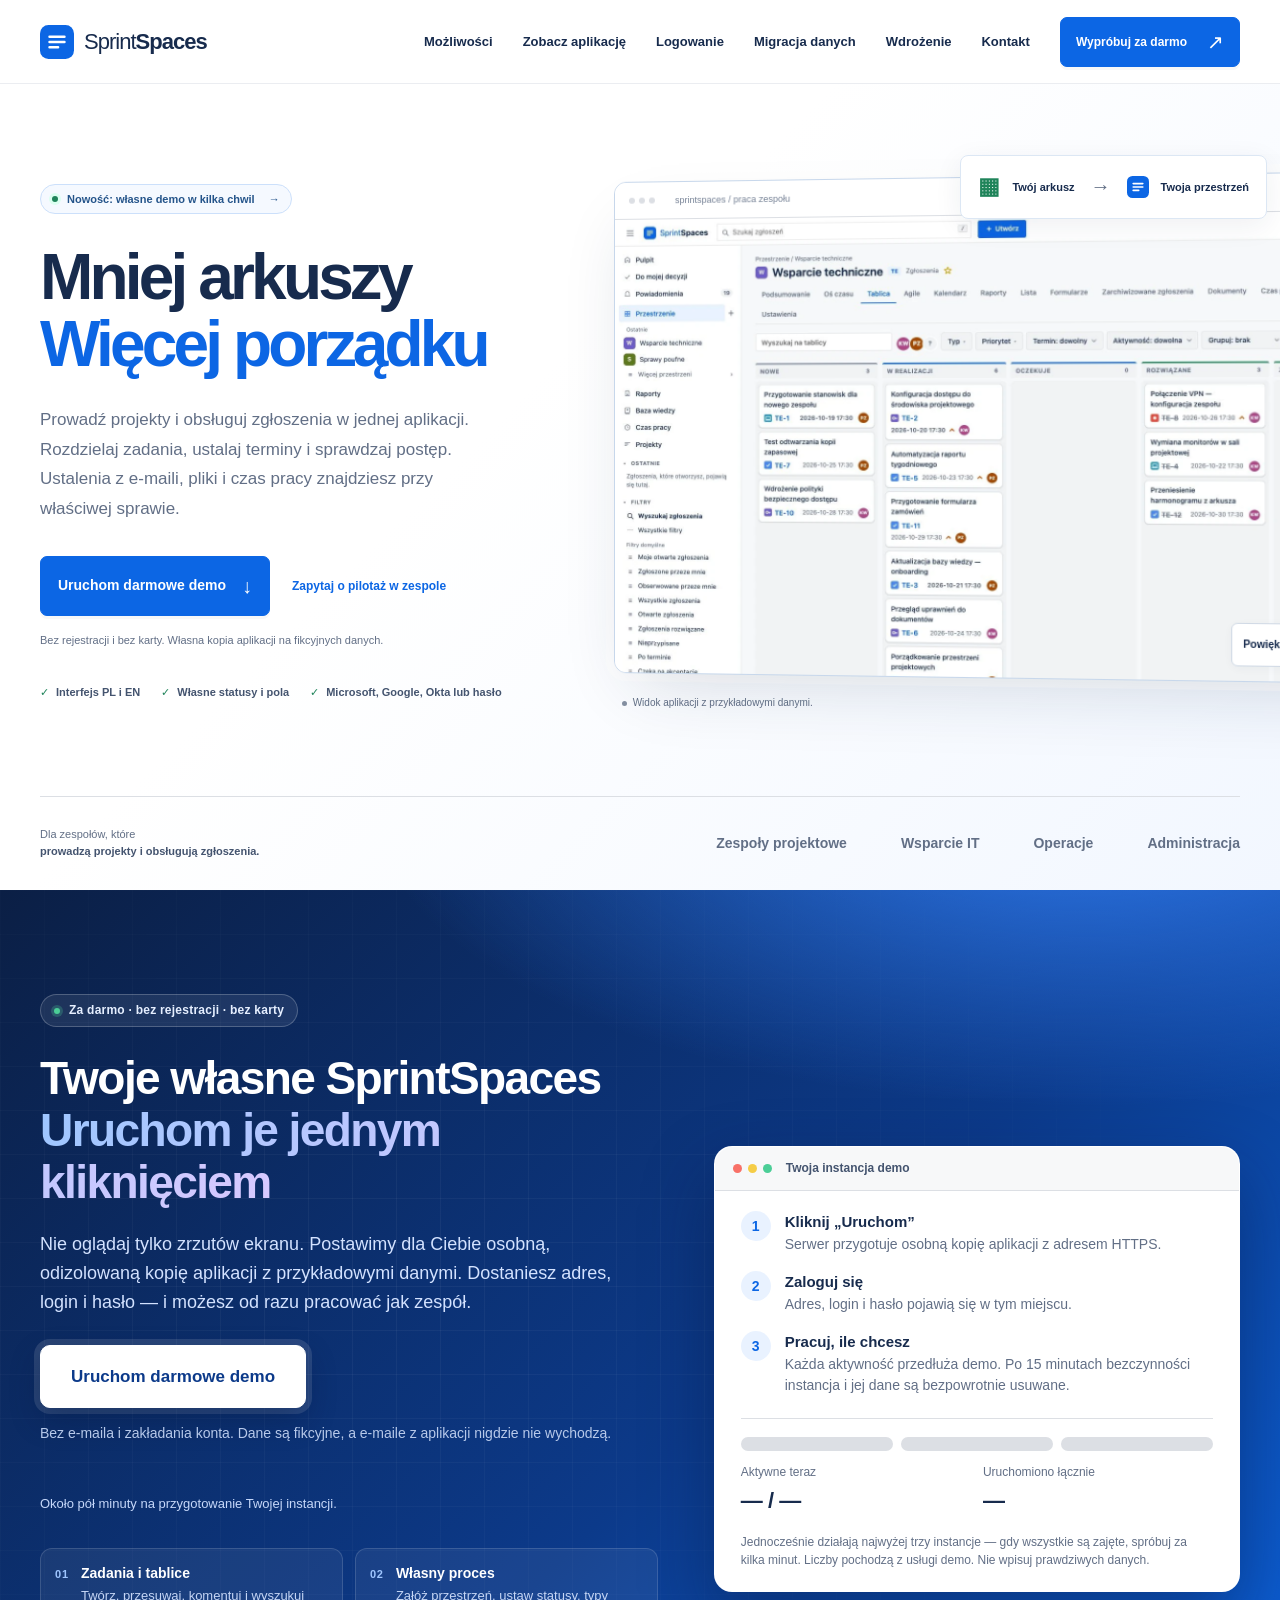
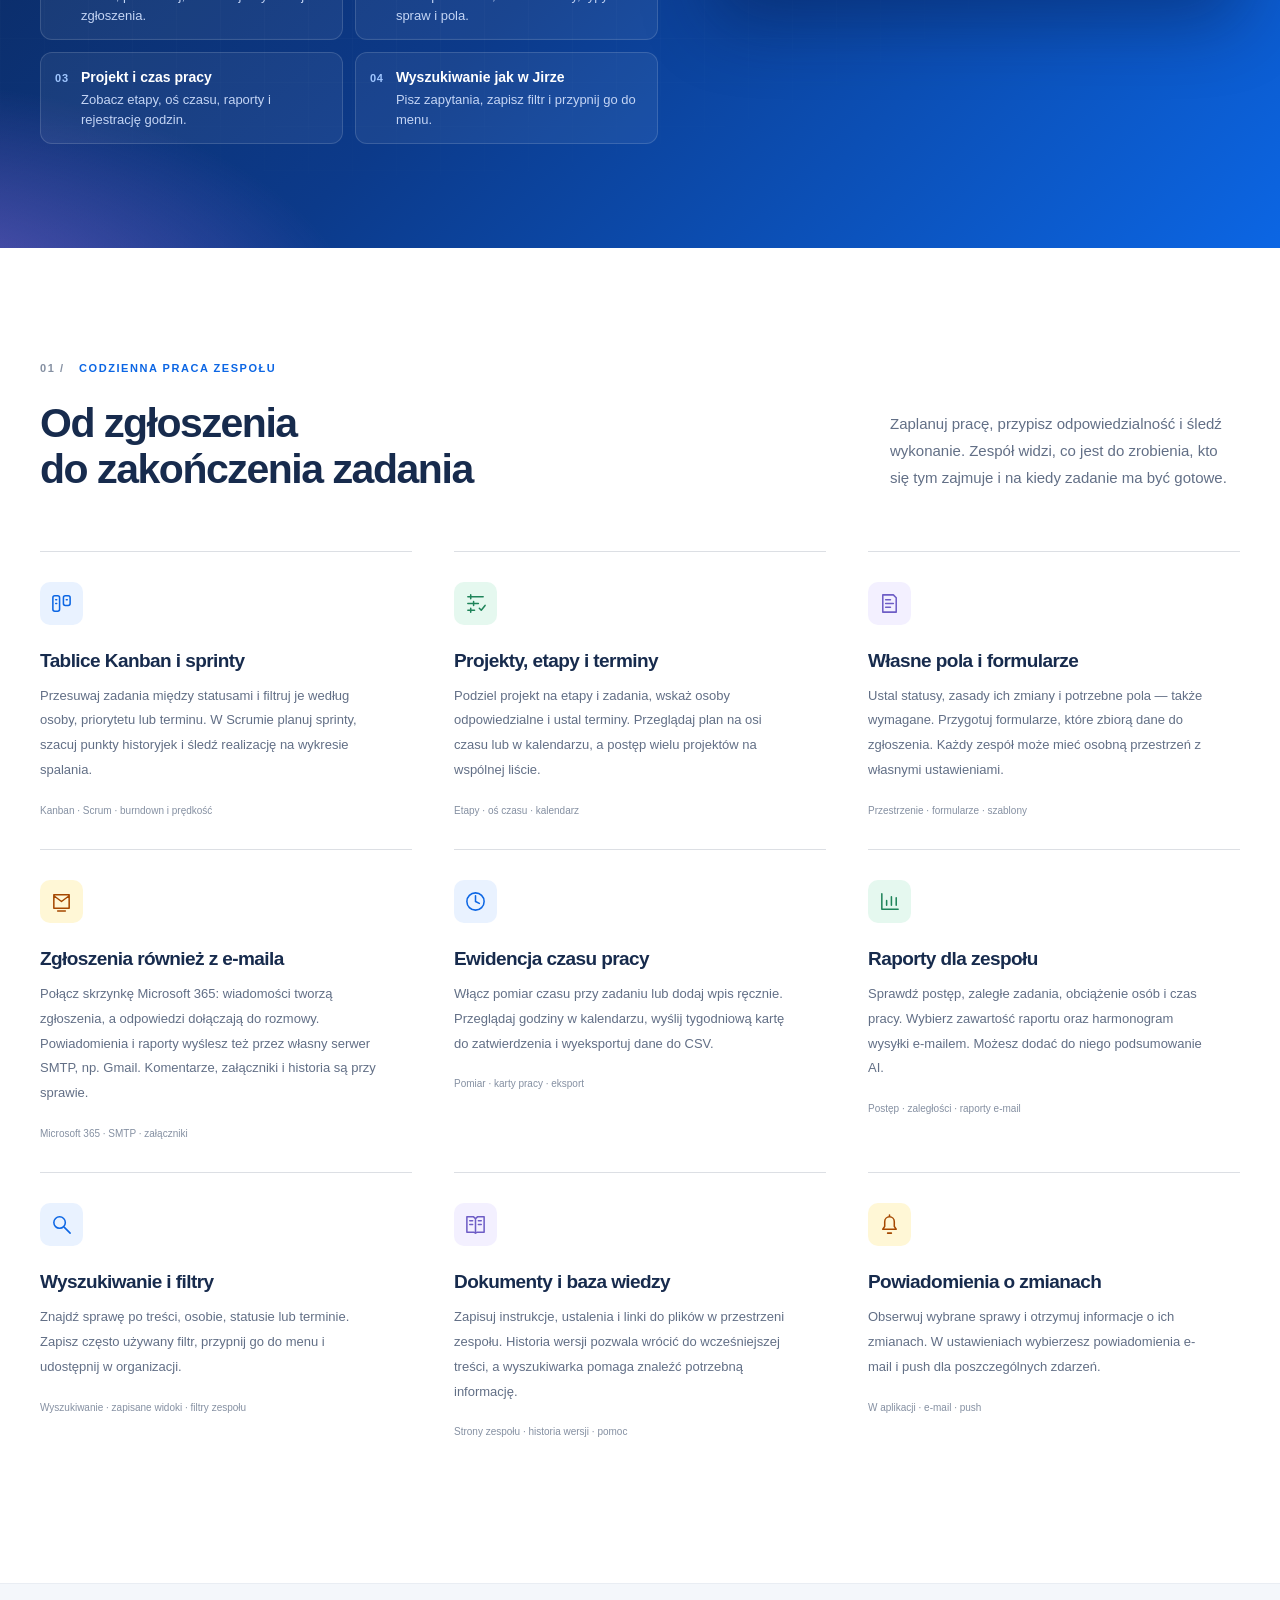
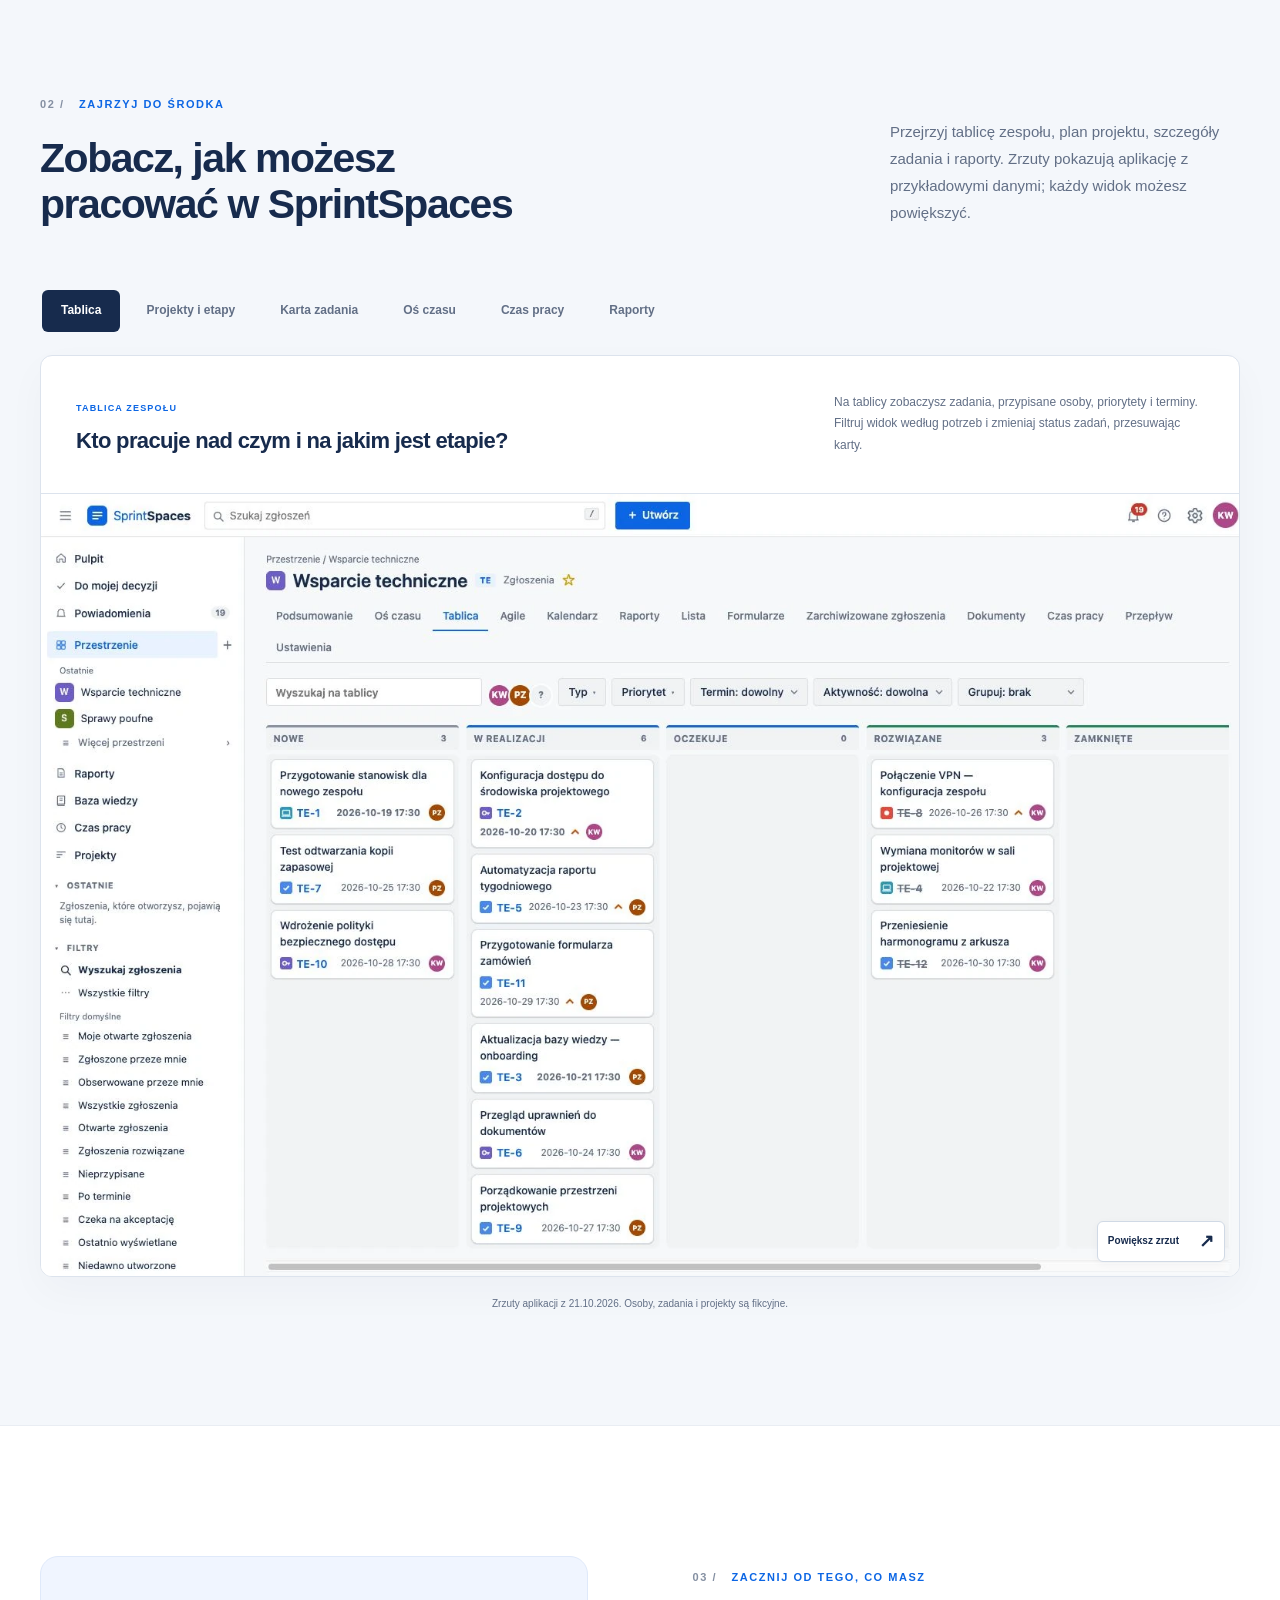
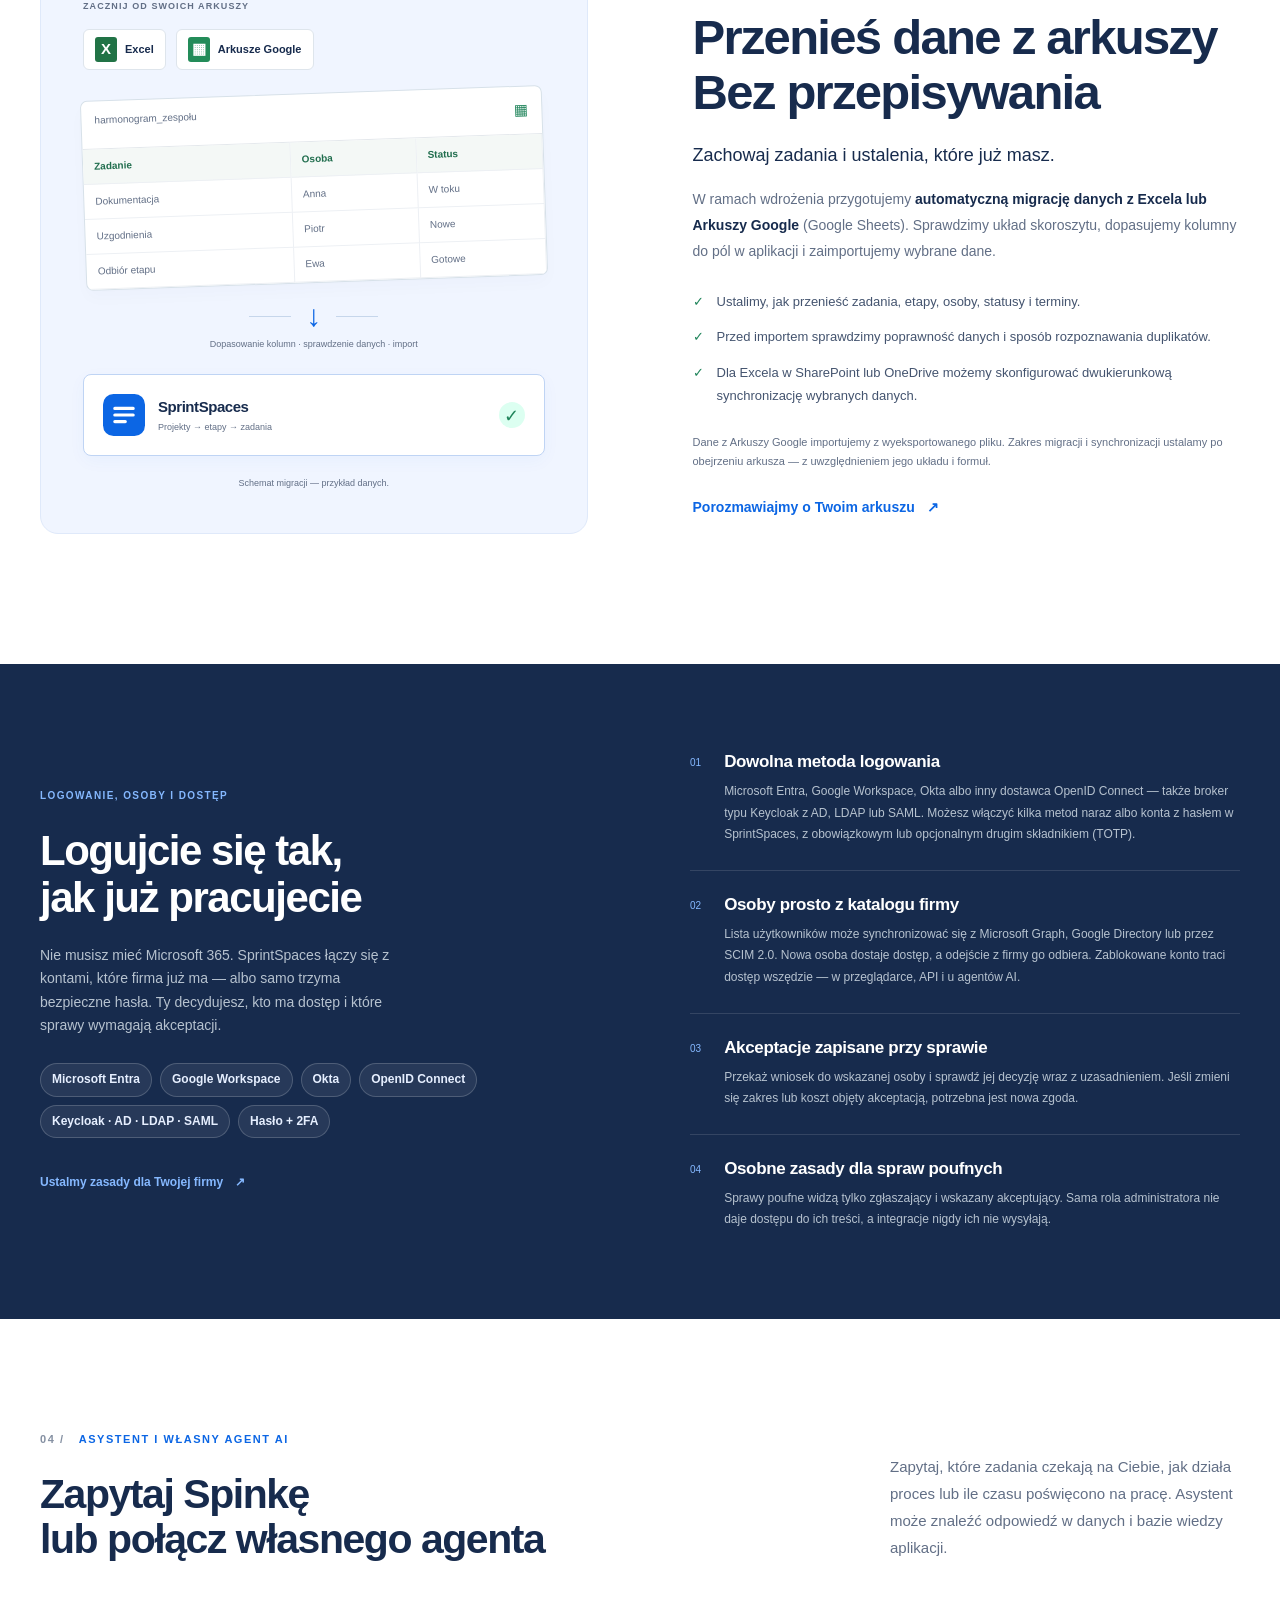
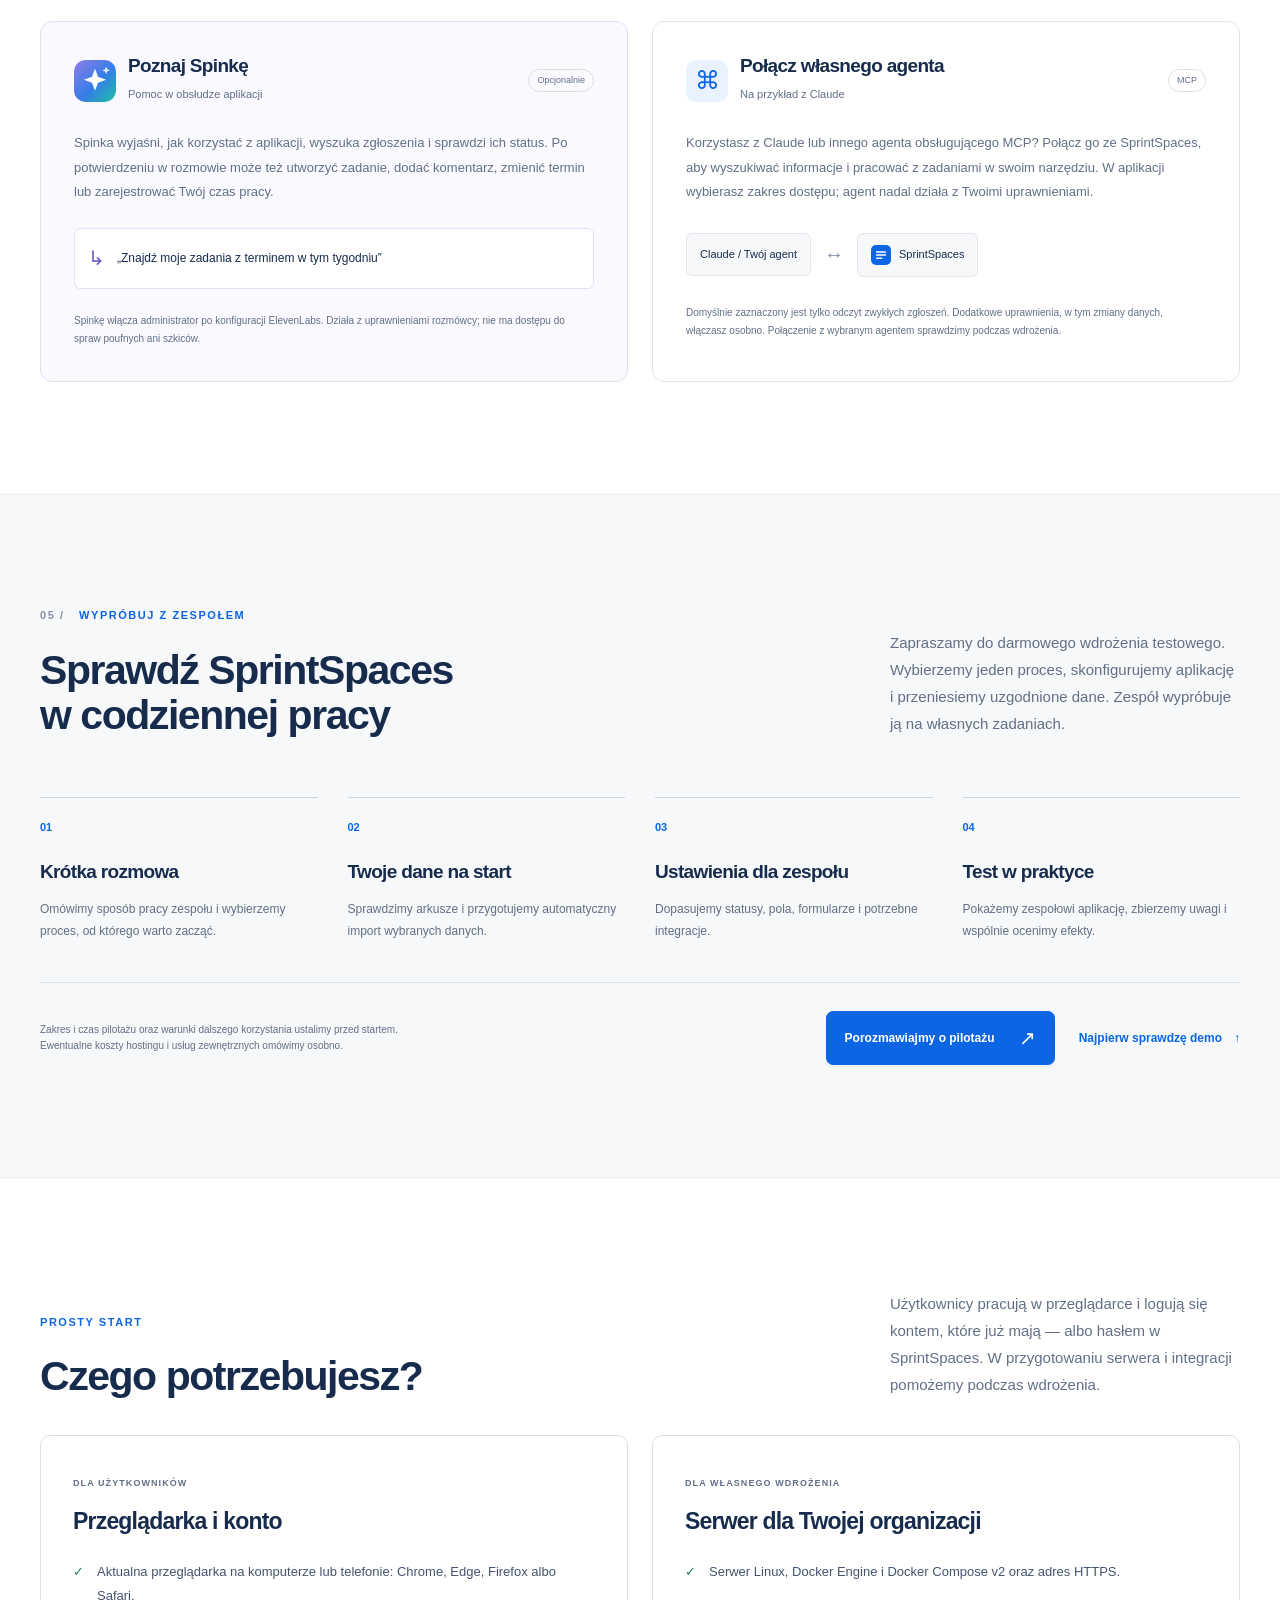
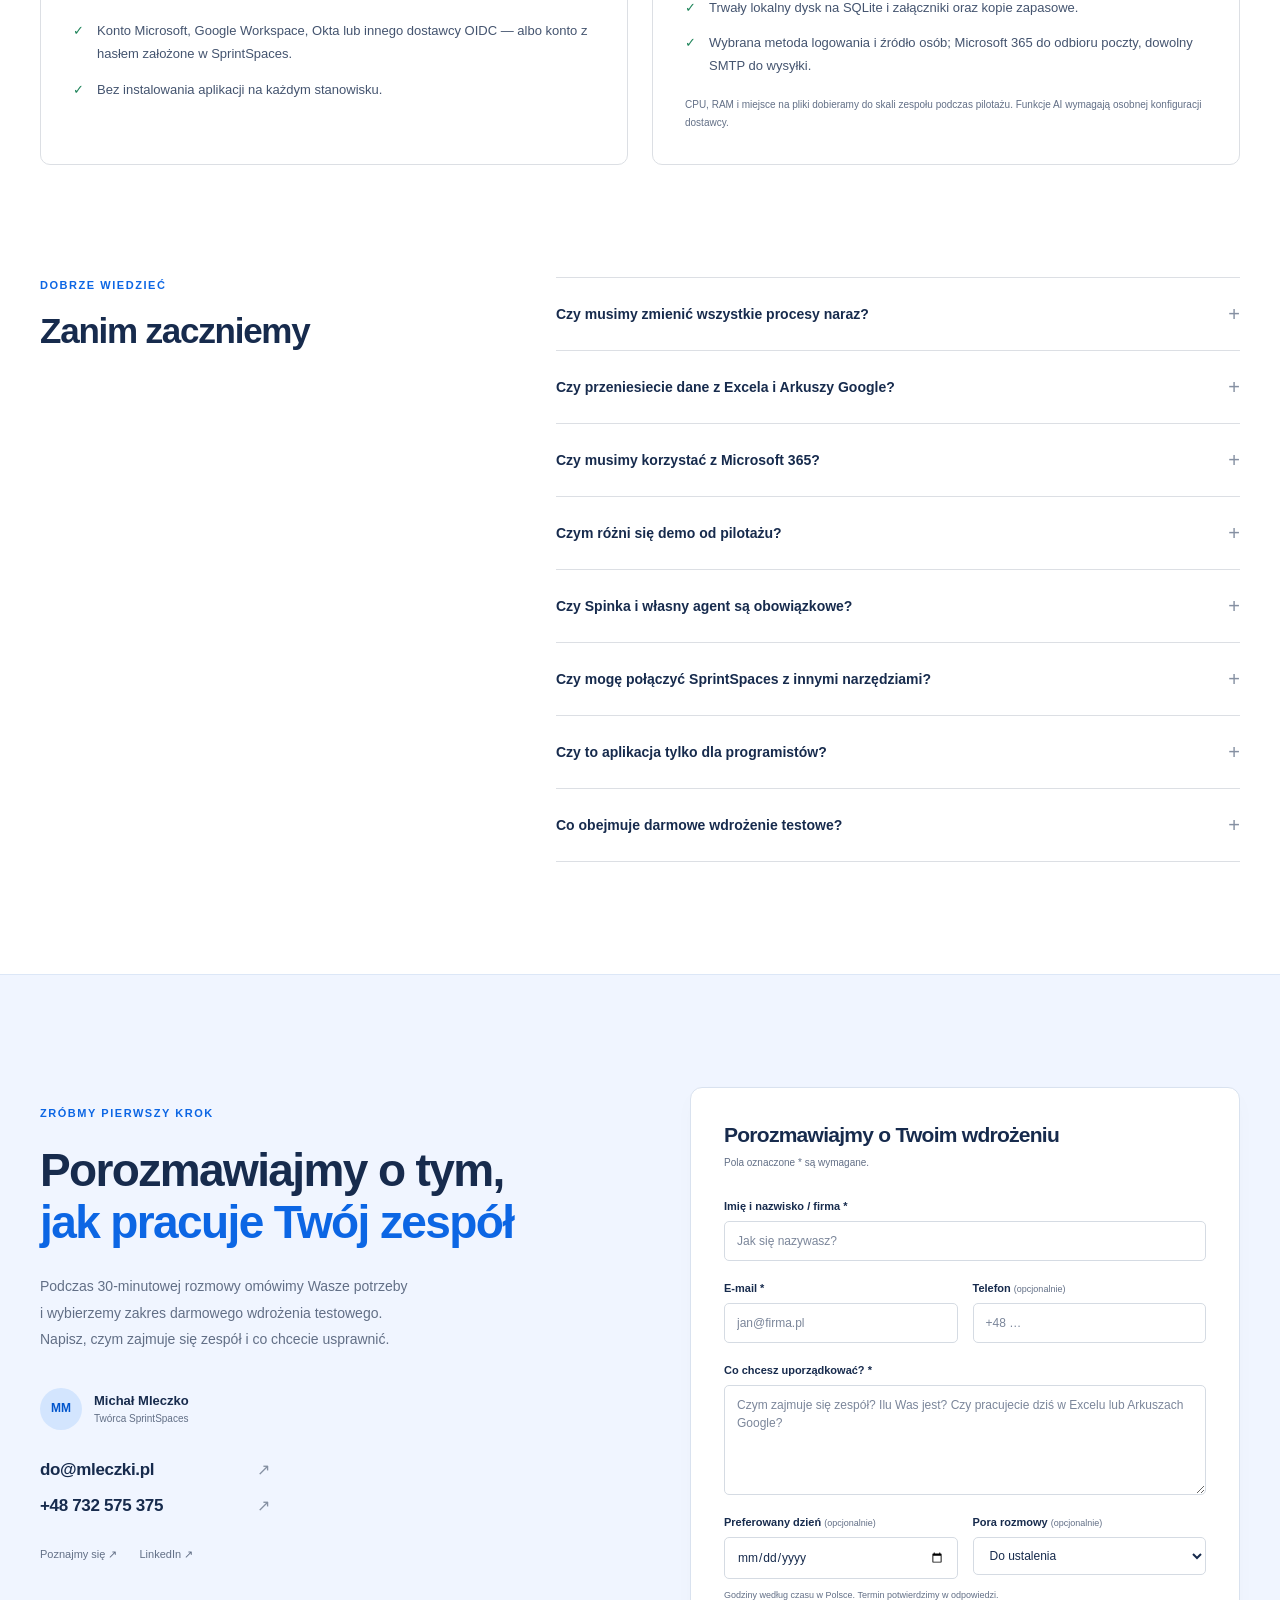
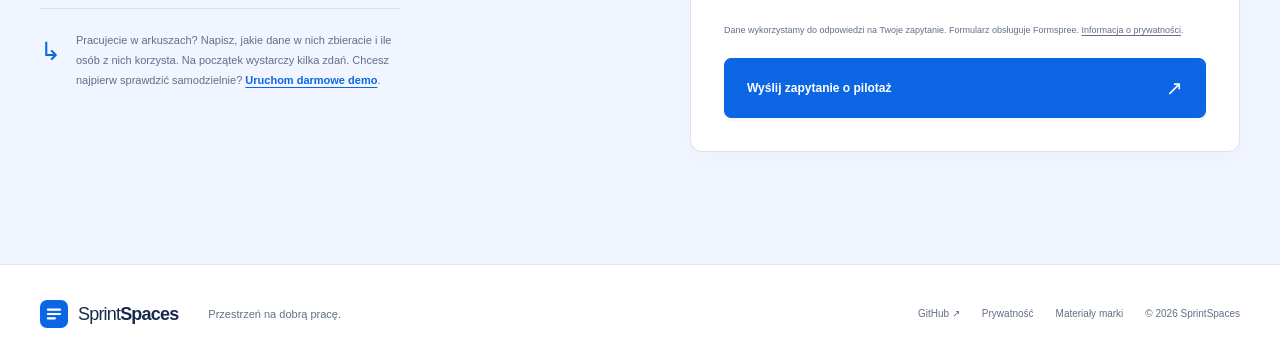
==== commit aa02dde3: "Accept automatic per-instance Mikrus demo addresses" ====
--- a/index.html
+++ b/index.html
@@ -21,9 +21,9 @@
   <link rel="preload" as="image" href="assets/screenshots/board.webp">
   <link rel="stylesheet" href="styles.css?v=20261021-copy2">
   <meta name="demo-api" content="https://wet-frog8975.byst.re">
-  <link rel="stylesheet" href="demo.css?v=20261025-launch1">
+  <link rel="stylesheet" href="demo.css?v=20261025-domains1">
   <script src="app.js?v=20261021-copy2" defer></script>
-  <script type="module" src="demo.js?v=20261025-launch1"></script>
+  <script type="module" src="demo.js?v=20261025-domains1"></script>
 </head>
 <body>
 <a class="skip-link" href="#main">Przejdź do treści</a>
@@ -71,7 +71,7 @@
           <div class="demo-actions"><button id="demo-start" class="button button-large" type="submit">Uruchom darmowe demo</button><button id="demo-again" class="text-link demo-again" type="button" hidden>Uruchom nowe demo</button></div>
           <p id="demo-note" class="demo-note">Bez e-maila i zakładania konta. Dane są fikcyjne, a e-maile z aplikacji nigdzie nie wychodzą.</p>
           <div id="demo-status" class="demo-status" role="status" aria-live="polite"></div>
-          <p id="demo-estimate" class="demo-estimate">Około 34 s (±3 s) na przygotowanie Twojej instancji.</p>
+          <p id="demo-estimate" class="demo-estimate">Około pół minuty na przygotowanie Twojej instancji.</p>
           <div id="demo-loading" class="demo-loading" hidden>
             <div class="demo-loading-label"><span id="demo-stage">Przygotowujemy Twoją przestrzeń</span><span id="demo-eta">Około 34 s</span></div>
             <div id="demo-progress" class="demo-progress" role="progressbar" aria-label="Szacowany postęp uruchamiania demo" aria-valuemin="0" aria-valuemax="100" aria-valuenow="0"><div id="demo-bar"></div></div>
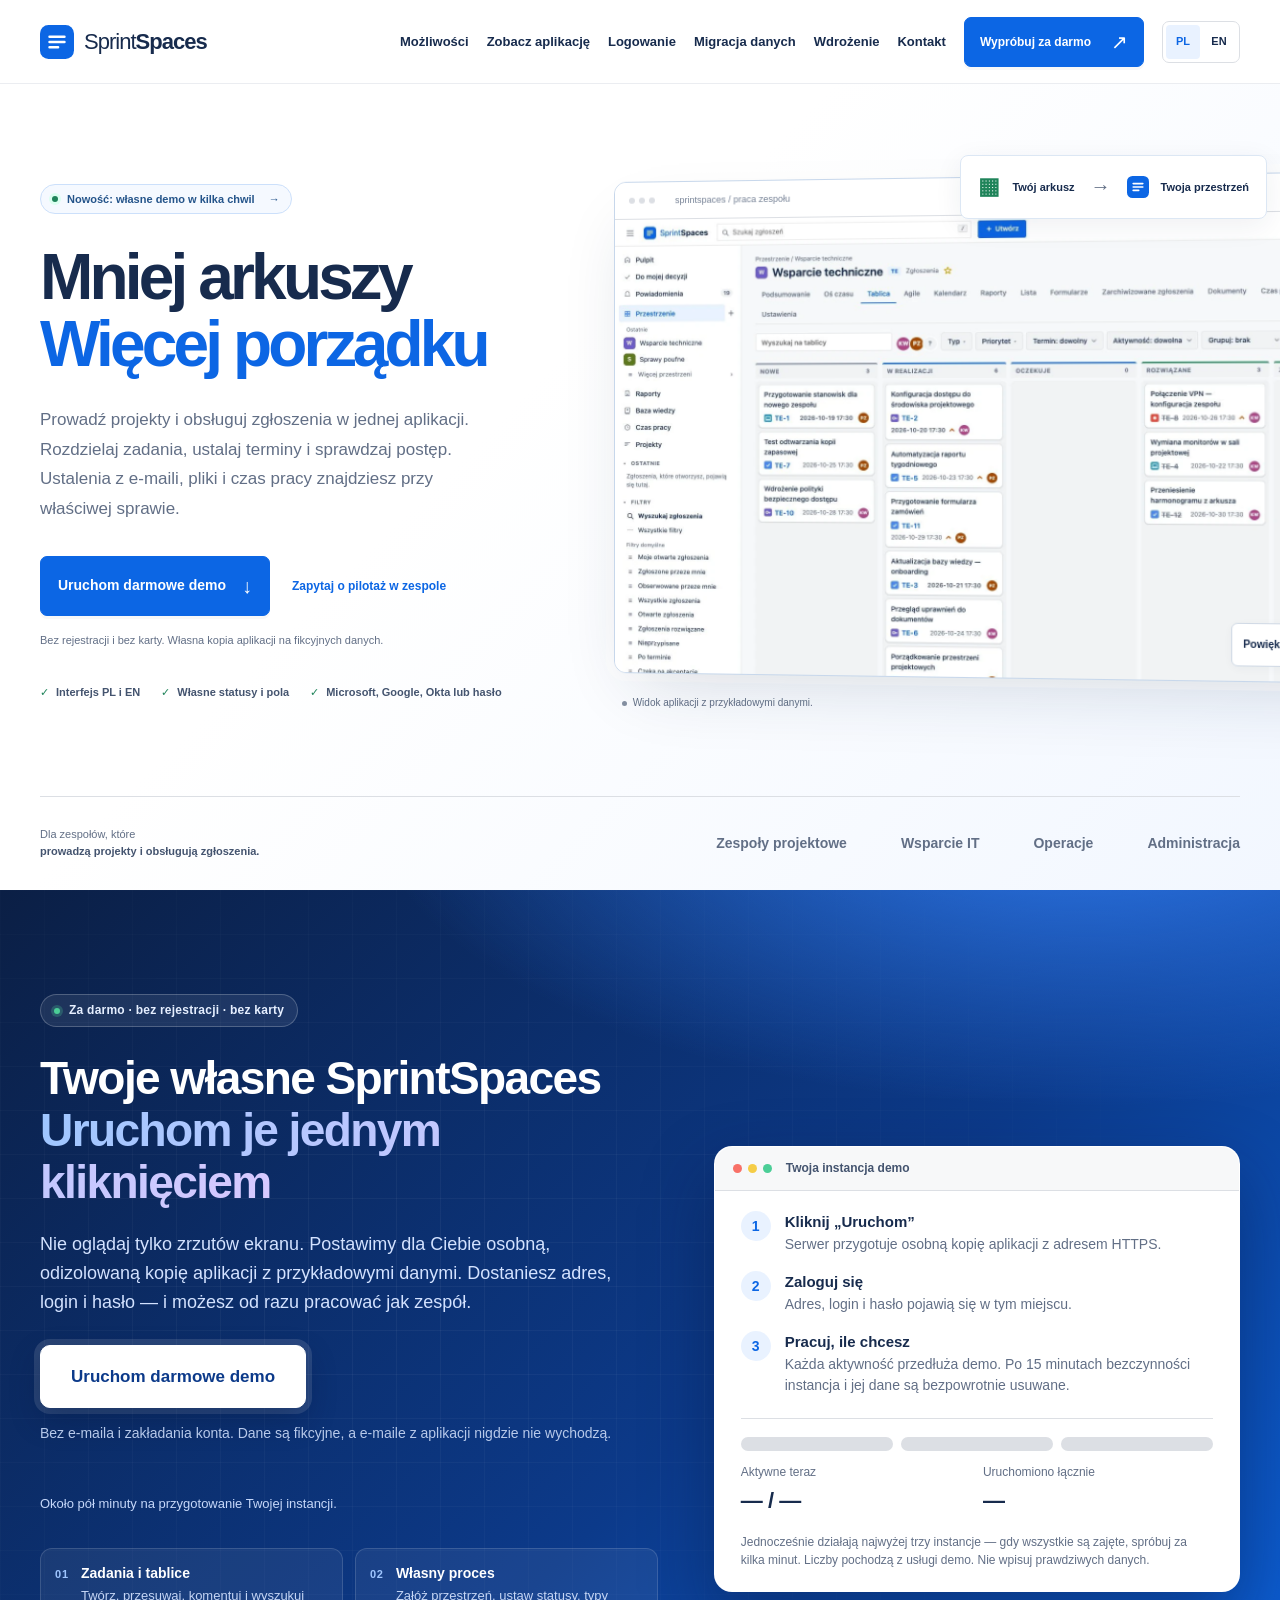
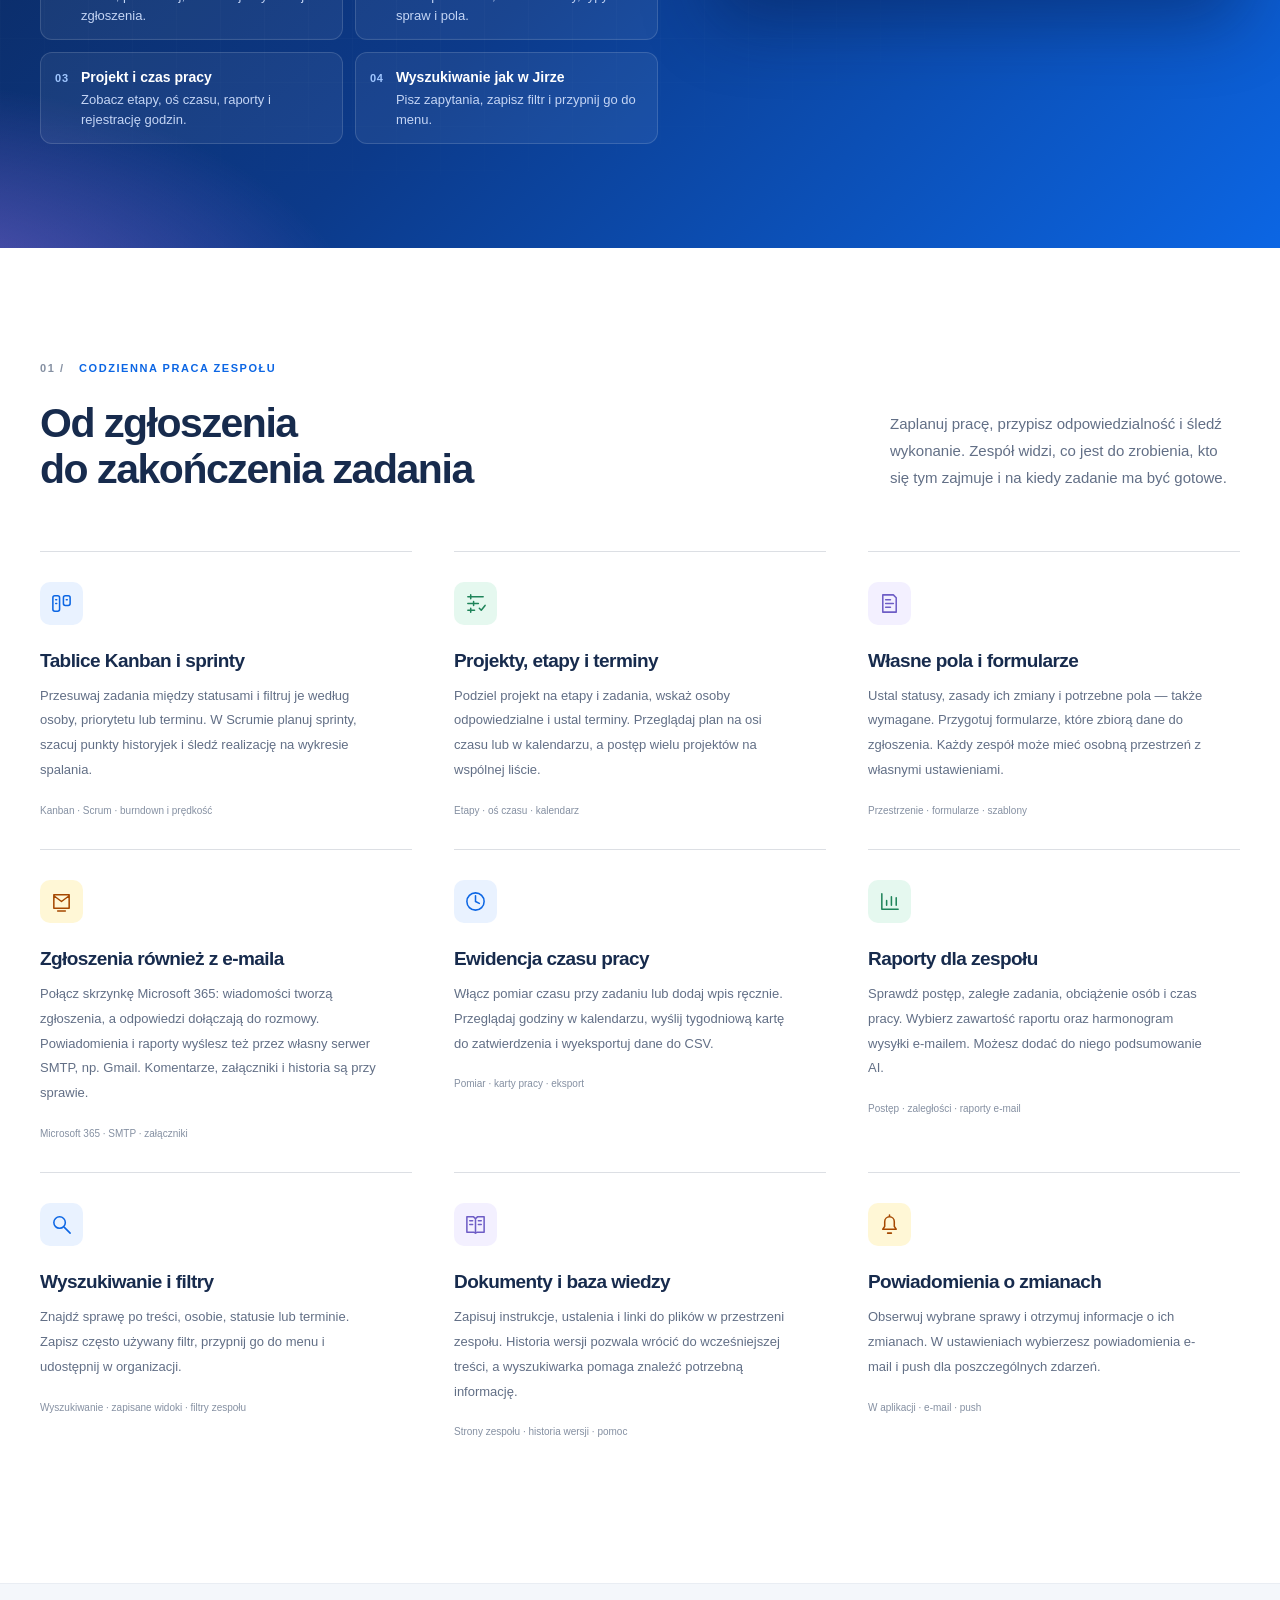
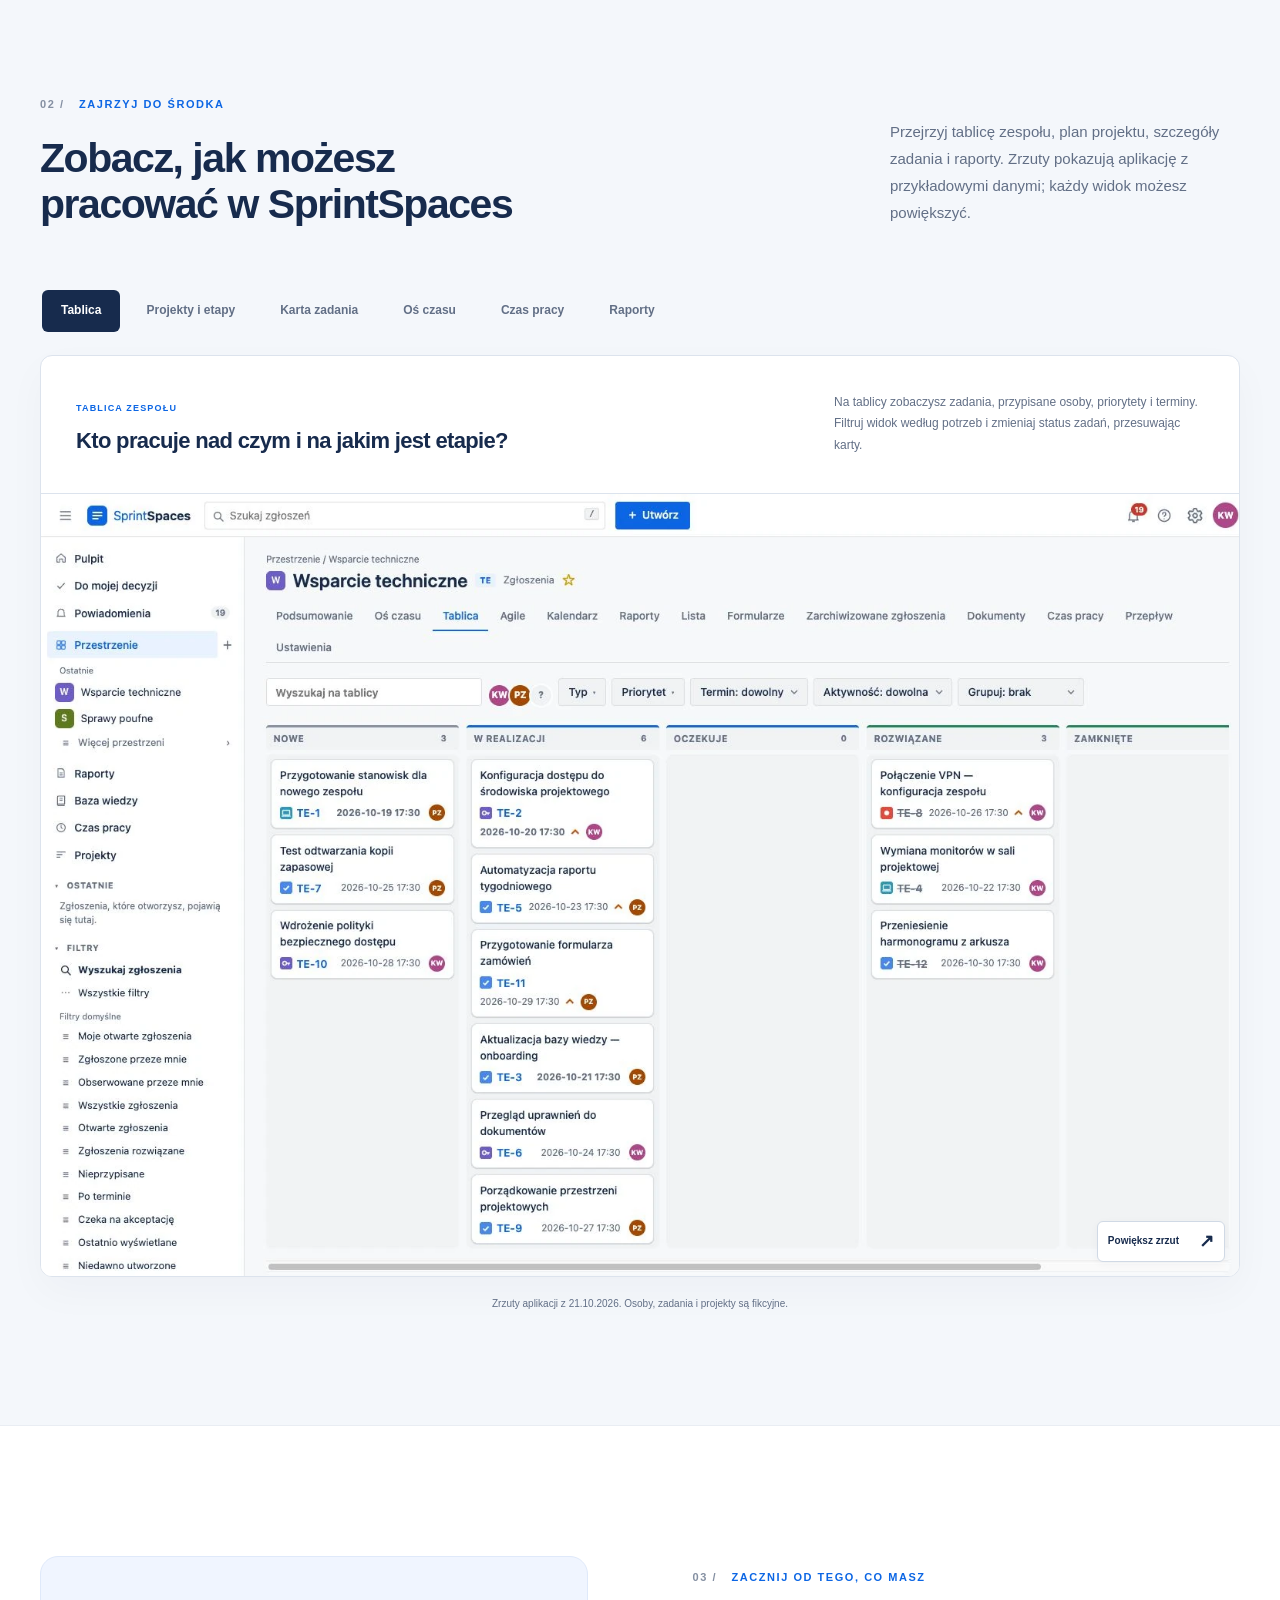
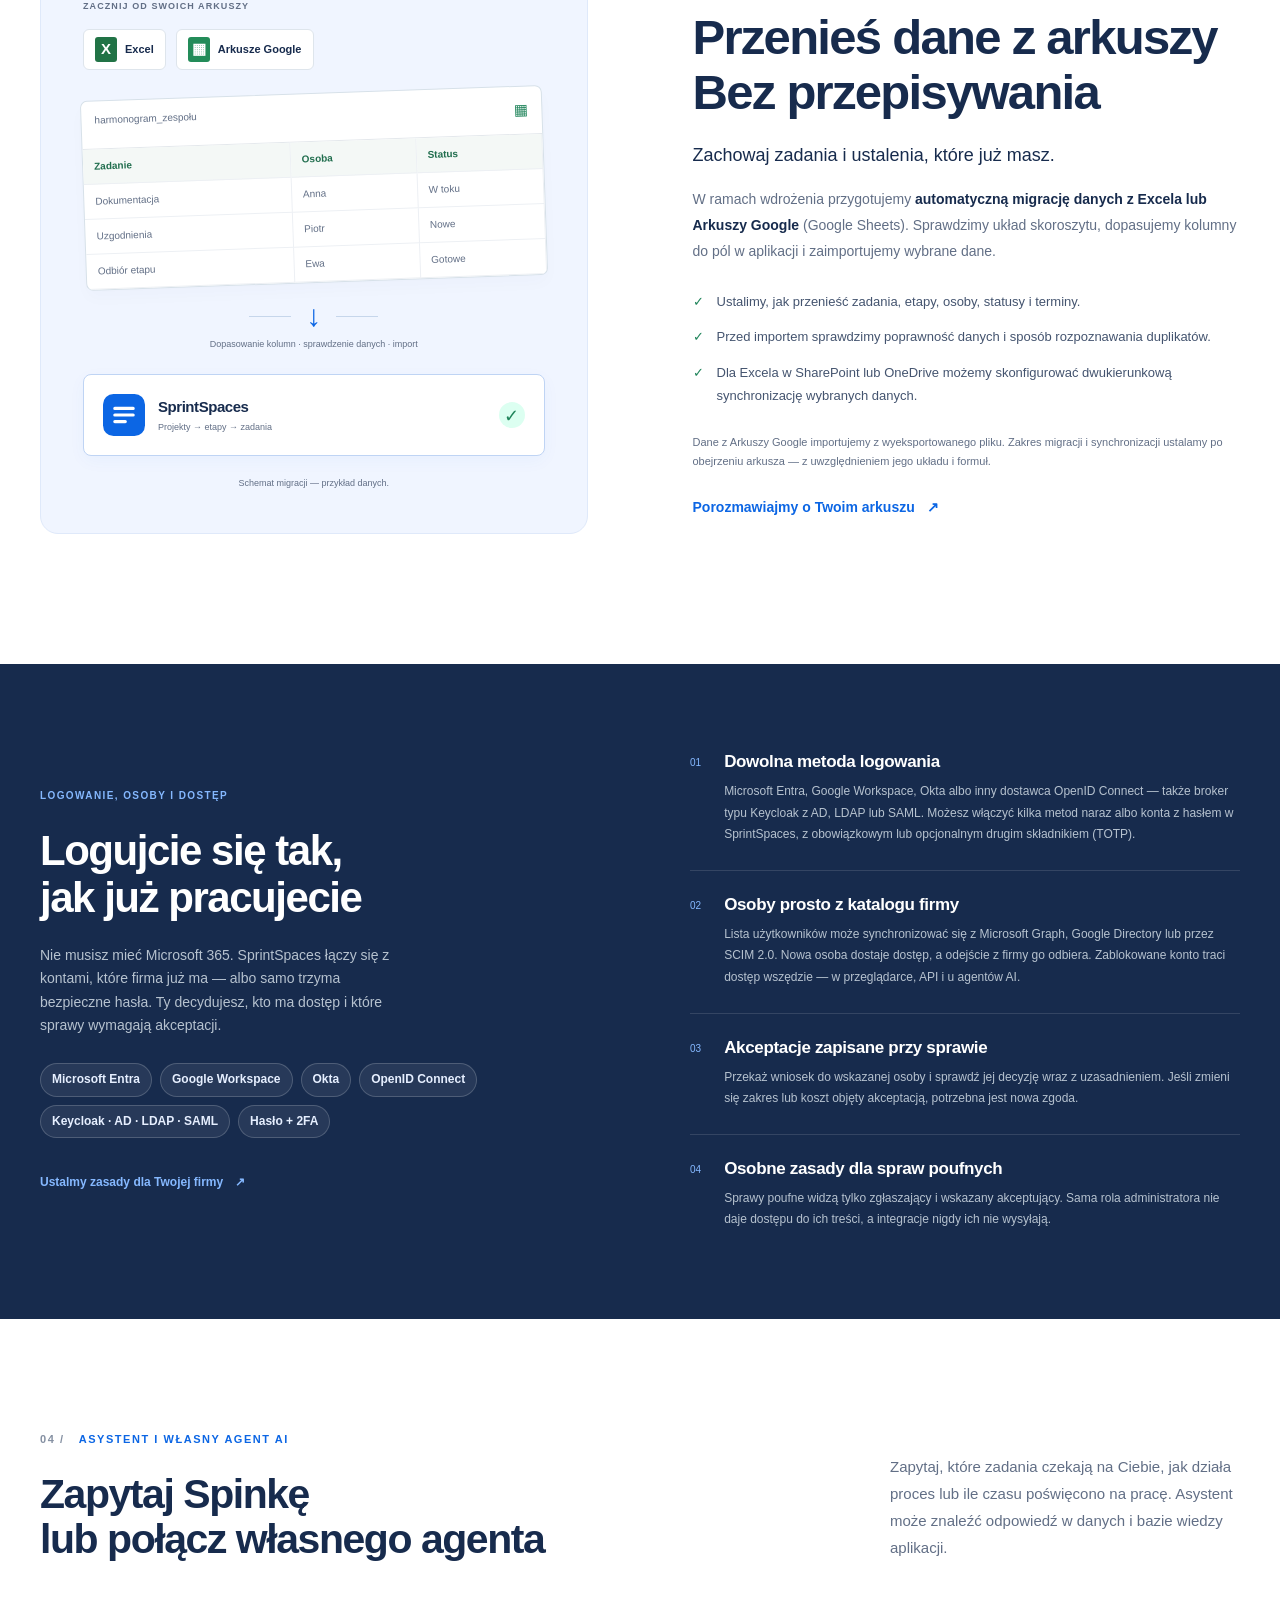
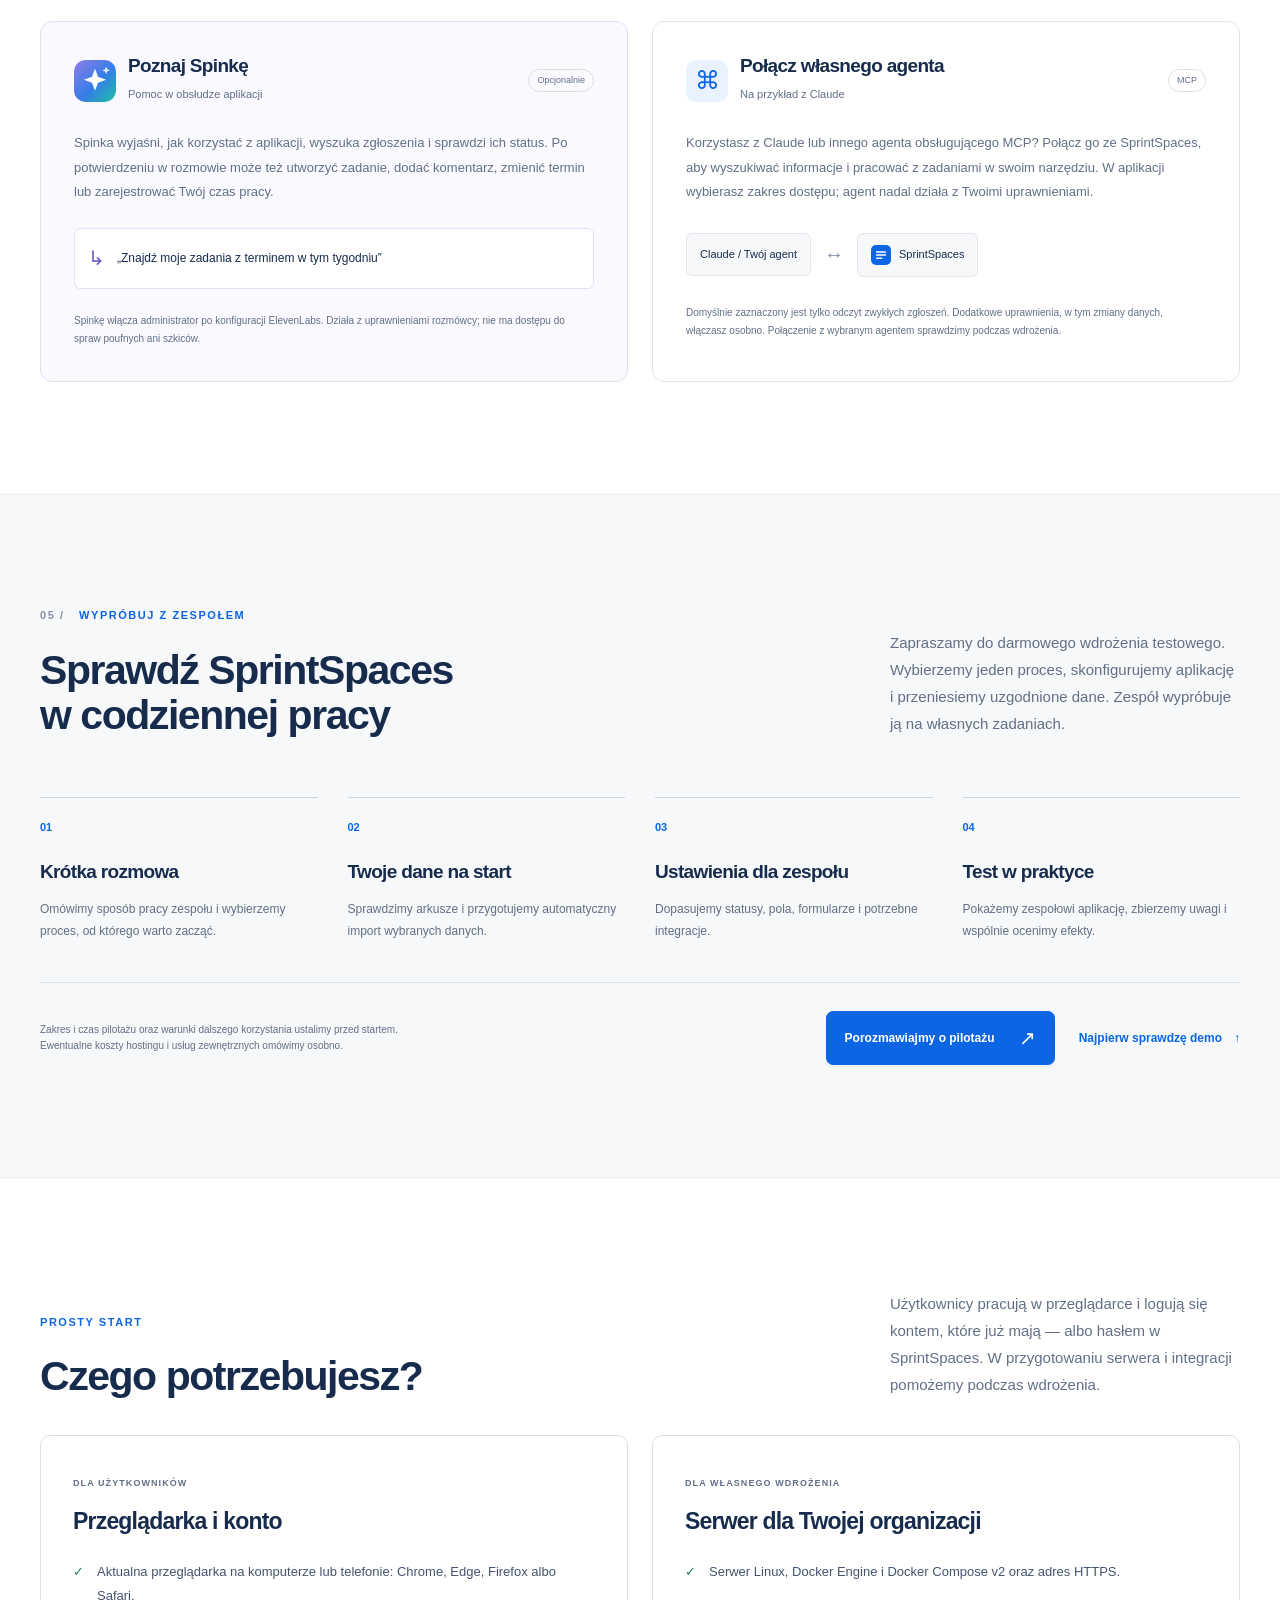
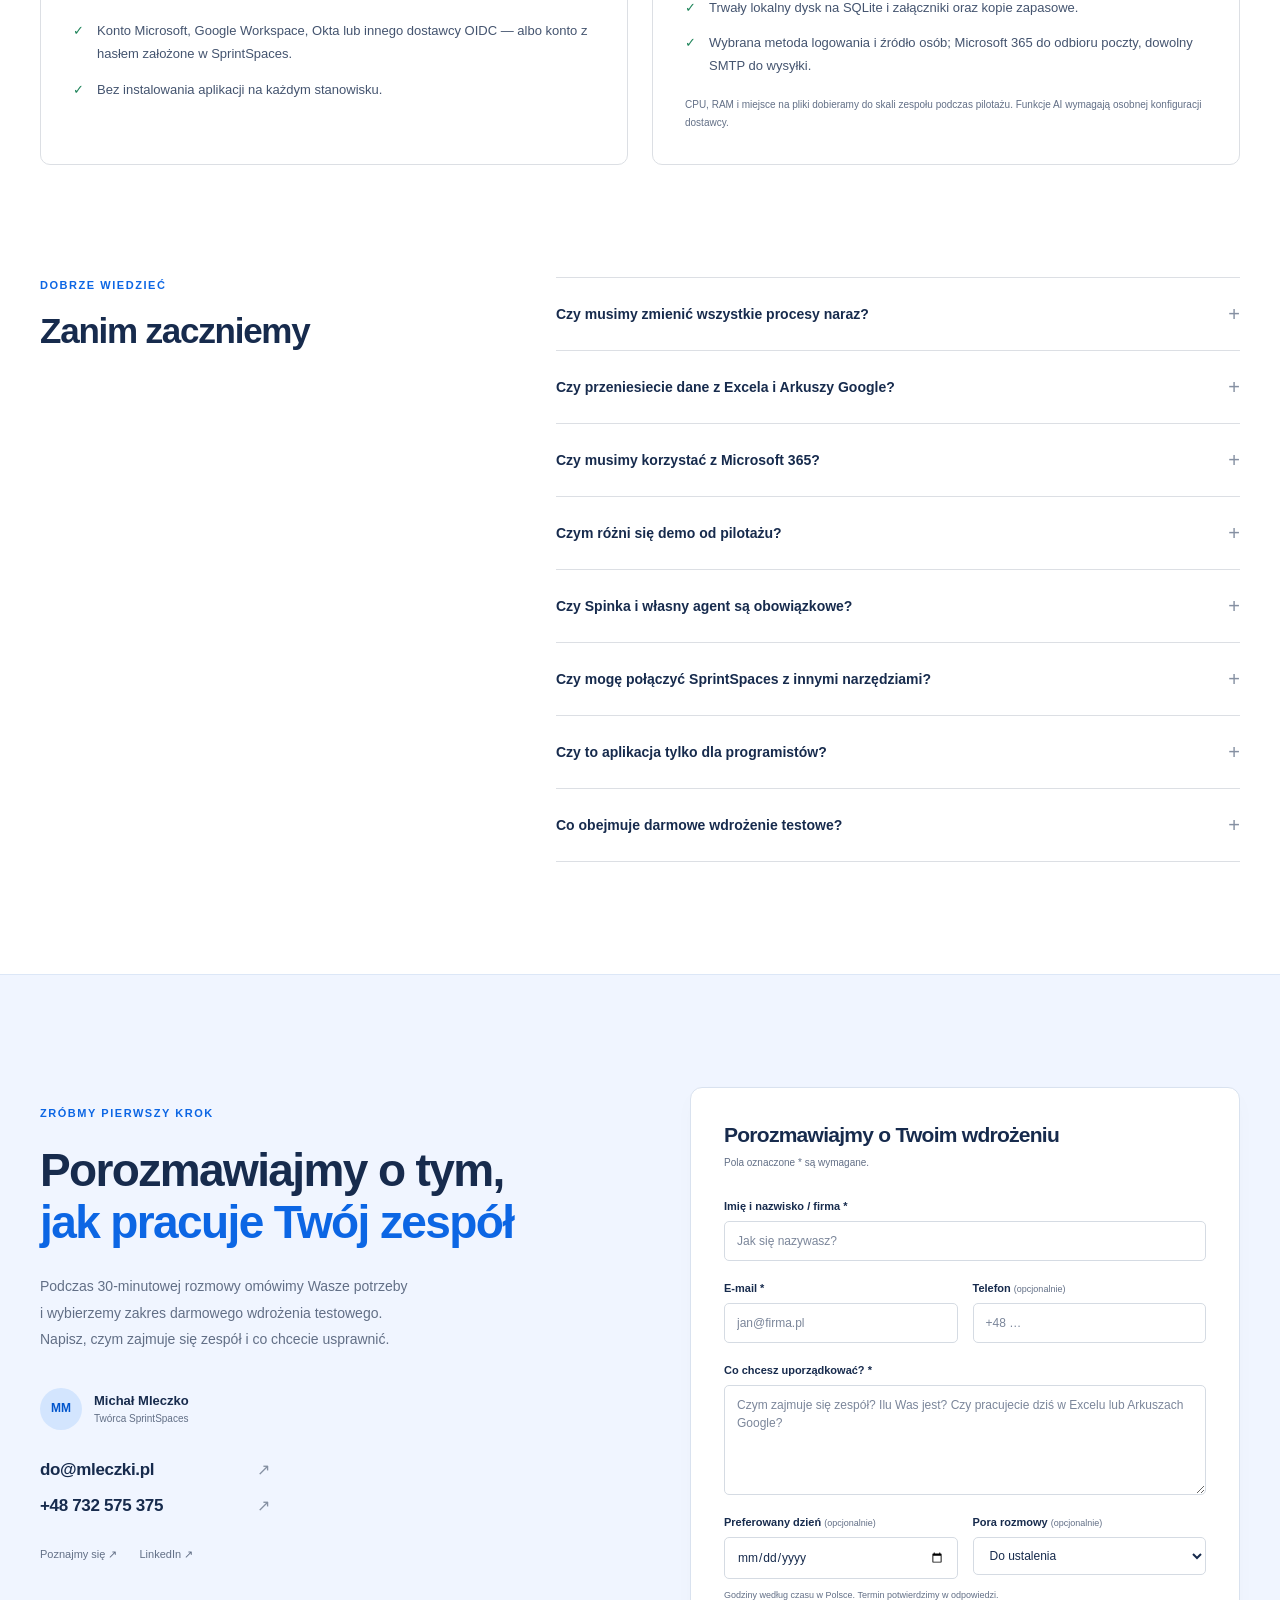
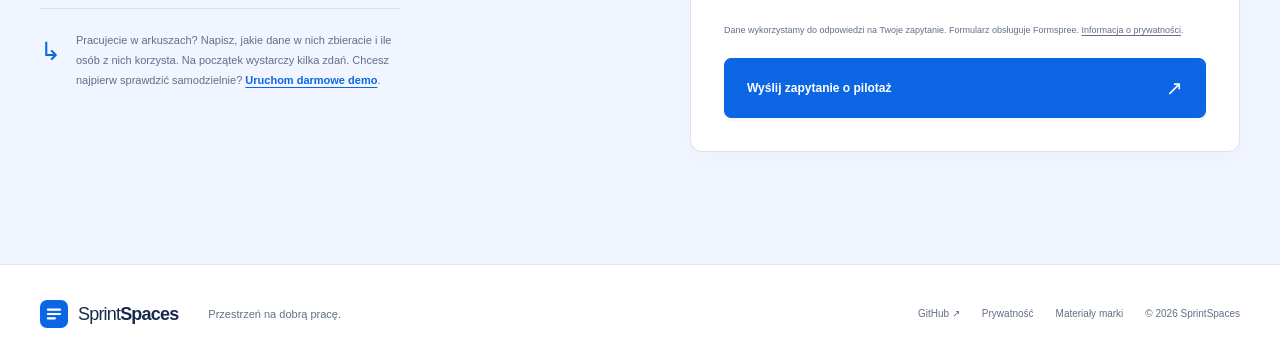
==== commit 8b47c649: "Add crawlable English site alongside Polish pages" ====
--- a/index.html
+++ b/index.html
@@ -7,29 +7,33 @@
   <meta name="description" content="Planuj projekty, obsługuj zgłoszenia i śledź czas pracy w SprintSpaces. Uruchom darmowe demo jednym kliknięciem — bez rejestracji. Logowanie przez Microsoft, Google, Okta lub hasło.">
   <meta name="theme-color" content="#0c66e4">
   <link rel="canonical" href="https://sprintspaces.github.io/">
+  <link rel="alternate" hreflang="pl" href="https://sprintspaces.github.io/"><link rel="alternate" hreflang="en" href="https://sprintspaces.github.io/en/"><link rel="alternate" hreflang="x-default" href="https://sprintspaces.github.io/">
   <meta property="og:type" content="website">
   <meta property="og:locale" content="pl_PL">
+  <meta property="og:locale:alternate" content="en_GB">
   <meta property="og:title" content="SprintSpaces — projekty, zadania i zgłoszenia">
   <meta property="og:description" content="Zadania, terminy, korespondencja i raporty w jednym miejscu. Uruchom własne demo za darmo albo zacznij od wdrożenia testowego z migracją danych z arkuszy.">
   <meta property="og:url" content="https://sprintspaces.github.io/">
   <meta property="og:image" content="https://sprintspaces.github.io/assets/social-card.png?v=20261021-copy2">
+  <meta property="og:image:alt" content="SprintSpaces — mniej arkuszy, więcej porządku">
   <meta property="og:image:width" content="1200">
   <meta property="og:image:height" content="630">
   <meta name="twitter:card" content="summary_large_image">
   <link rel="icon" href="assets/logo.svg" type="image/svg+xml">
   <link rel="apple-touch-icon" href="assets/logo-192.png">
   <link rel="preload" as="image" href="assets/screenshots/board.webp">
-  <link rel="stylesheet" href="styles.css?v=20261021-copy2">
-  <meta name="demo-api" content="https://wet-frog8975.byst.re">
-  <link rel="stylesheet" href="demo.css?v=20261025-domains1">
-  <script src="app.js?v=20261021-copy2" defer></script>
-  <script type="module" src="demo.js?v=20261025-domains1"></script>
+  <link rel="stylesheet" href="styles.css?v=20261026-i18n1">
+  <meta name="demo-api" content="https://wanda192-20090.mikrus.cloud">
+  <link rel="stylesheet" href="demo.css?v=20261025-tabs1">
+  <script type="module" src="app.js?v=20261026-i18n1"></script>
+  <script type="module" src="demo.js?v=20261026-i18n1"></script>
 </head>
 <body>
 <a class="skip-link" href="#main">Przejdź do treści</a>
 <header class="site-header">
   <div class="container nav-wrap">
     <a class="wordmark" href="#" aria-label="SprintSpaces — strona główna"><img src="assets/logo.svg" width="34" height="34" alt=""><span>Sprint<strong>Spaces</strong></span></a>
+    <div class="language-switch" role="group" aria-label="Wybierz język"><a href="/" lang="pl" hreflang="pl" data-language-link="pl" aria-current="page">PL<span class="sr-only"> — Polski</span></a><a href="/en/" lang="en" hreflang="en" data-language-link="en">EN<span class="sr-only"> — English</span></a></div>
     <button class="menu-toggle" type="button" aria-expanded="false" aria-controls="navigation" aria-label="Otwórz menu"><span></span><span></span></button>
     <nav id="navigation" aria-label="Menu główne">
       <a href="#mozliwosci">Możliwości</a><a href="#aplikacja">Zobacz aplikację</a><a href="#logowanie">Logowanie</a><a href="#migracja">Migracja danych</a><a href="#wdrozenie">Wdrożenie</a><a href="#kontakt">Kontakt</a>
--- a/styles.css
+++ b/styles.css
@@ -5,3 +5,14 @@
 @media(max-width:900px){.container{width:calc(100% - 48px)}.site-header{height:72px}.wordmark{font-size:21px}.menu-toggle{display:flex;flex-direction:column;align-items:center;justify-content:center;gap:6px;width:40px;height:40px;border:1px solid var(--line);background:#fff;border-radius:6px}.menu-toggle>span{width:18px;height:1.5px;background:var(--ink)}.nav-wrap nav{display:none;position:absolute;top:71px;left:0;right:0;background:#fff;border-bottom:1px solid var(--line);padding:24px;flex-direction:column;align-items:stretch;gap:0;box-shadow:0 12px 20px #172b4d08}.nav-wrap nav[data-open=true]{display:flex}.nav-wrap nav>a:not(.button){padding:12px 0;font-size:14px}.nav-wrap nav>.button{margin-top:12px}.hero-grid{grid-template-columns:1fr;padding-top:60px;gap:65px;padding-bottom:45px}.hero-copy{max-width:640px}.hero h1{font-size:68px}.hero-lead{font-size:17px;max-width:540px}.hero-actions{flex-direction:row;align-items:center;gap:25px}.hero-points{font-size:11px;gap:25px;margin-top:24px}.hero-note{font-size:11px}.product-window{transform:none;width:100%}.hero-screen{height:auto;max-height:480px}.hero-screen img{height:auto}.orbit-tag{right:20px;top:-25px}.product-caption{margin-top:14px}.audience{align-items:flex-start}.audience>div{display:grid;grid-template-columns:1fr 1fr;gap:10px 25px}.section-head{gap:30px;align-items:flex-start}.section-head>div{min-width:55%}.section-head>p{font-size:13px;padding-top:40px}.features{grid-template-columns:1fr 1fr;gap:0 35px}.migration{gap:45px}.migration h2{font-size:39px}.migration-visual{padding:22px}.source-apps{gap:7px}.source-apps>span{font-size:9px;gap:6px;padding:6px}.sheet-grid{font-size:8px}.sheet-grid>span{padding:8px}.migration-copy>p:not(.eyebrow):not(.section-lead):not(.small-note){font-size:12px}.check-list li{font-size:12px}.migration .section-lead{font-size:16px}.security-grid{gap:40px}.security-grid h2{font-size:35px}.ai-grid article{padding:25px}.optional{display:none}.ai-grid .assistant-heading h3{font-size:17px}.sample-prompt{font-size:10px}.agent-flow{flex-wrap:wrap}.pilot-steps{gap:22px;grid-template-columns:1fr 1fr}.pilot-bottom{align-items:flex-start}.pilot-bottom>p{font-size:9px}.contact-grid{gap:35px}.contact-copy h2{font-size:34px}.contact-form{padding:25px}.form-row{grid-template-columns:1fr}.contact-form h3{font-size:19px}.contact-copy>p:not(.eyebrow){font-size:13px}.site-footer{flex-wrap:wrap;gap:20px}.site-footer>div{width:100%;margin:0}.gallery-description{padding:23px}.gallery-description h3{font-size:18px}.gallery-description p{font-size:11px}.requirements-grid article{padding:25px}.requirements-grid h3{font-size:21px}.faq-section{gap:35px}.faq-items summary{font-size:13px}.faq-section h2{font-size:30px}}
 @media(max-width:620px){.container{width:calc(100% - 36px)}html{scroll-padding-top:88px}.section{padding-block:65px}.site-header{height:67px}.nav-wrap nav{top:66px}.wordmark{font-size:20px;gap:8px}.wordmark img{width:31px;height:31px}.hero-grid{padding-top:35px;gap:60px;padding-bottom:30px}.pilot-pill{font-size:10px;margin-bottom:25px;padding:5px 9px;gap:7px}.hero h1{font-size:clamp(43px,11.4vw,62px);margin-bottom:22px;letter-spacing:-.055em}.hero-lead{font-size:14px;line-height:1.85}.hero-actions{flex-direction:column;align-items:stretch;gap:18px;margin-top:27px}.hero-actions .button{padding-block:13px;justify-content:space-between;padding-inline:17px;font-size:13px}.hero-actions .text-link{align-self:flex-start;font-size:12px}.hero-note{font-size:10px;margin-top:15px;max-width:280px}.hero-points{font-size:9px;gap:14px;margin-top:20px;flex-wrap:wrap}.orbit-tag{font-size:9px;padding:8px 12px;gap:8px;top:-24px;right:10px}.orbit-tag img{width:18px;height:18px}.sheet-symbol{font-size:20px}.product-window{box-shadow:0 15px 35px -15px #172b4d28,0 0 0 4px #fff}.window-bar{height:26px;font-size:7px;padding-inline:9px;gap:12px}.window-dots i{height:4px;width:4px}.hero-screen{height:auto;max-height:none}.hero-screen img{width:100%;height:auto;max-width:100%;min-height:0}.image-hint{font-size:9px;padding:3px 8px;right:9px;bottom:9px;gap:12px}.image-hint>span{font-size:15px}.product-caption{font-size:8px;margin-top:13px;margin-left:0}.audience{flex-direction:column;gap:18px;padding-block:23px}.audience p{font-size:10px}.audience p br{display:none}.audience p strong{margin-left:3px}.audience>div{display:flex;flex-wrap:wrap;gap:10px 20px;font-size:11px}.section-head{flex-direction:column;gap:20px;margin-bottom:33px}.section-head>div{min-width:0}.section-head>p{padding:0;font-size:13px;max-width:none}.eyebrow{font-size:9px;letter-spacing:.1em;margin-bottom:19px}.eyebrow>span{margin-right:6px}h2{font-size:33px}.features{grid-template-columns:1fr;gap:0}.features article{padding-block:23px}.feature-icon{width:36px;height:36px;border-radius:8px;margin-bottom:19px}.feature-icon svg{width:20px;height:20px}.features h3{font-size:19px;line-height:1.3;max-width:none}.features p{font-size:13px;line-height:1.8;max-width:none}.feature-detail{font-size:10px;margin-top:15px}.gallery-tabs{gap:2px;scrollbar-width:thin;margin-right:-18px;padding-right:18px}.gallery-tabs button{padding:8px 12px;font-size:10px}.gallery-description{padding:20px;flex-direction:column;align-items:flex-start;gap:13px;min-height:180px}.gallery-description>div{max-width:none}.gallery-description span{font-size:8px}.gallery-description h3{font-size:20px}.gallery-description p{font-size:11px}.gallery-image{overflow:hidden}.gallery-image img{aspect-ratio:auto;width:100%;min-width:0;max-width:100%;height:auto}.screenshot-note{font-size:8px;text-align:left;margin-top:14px;line-height:1.8}.migration{grid-template-columns:1fr;gap:40px}.migration-copy{grid-row:1}.migration h2{font-size:36px}.migration-copy>p:not(.eyebrow):not(.section-lead):not(.small-note){font-size:13px}.migration .section-lead{font-size:17px}.migration .check-list li{font-size:12px}.migration-visual{padding:28px}.source-apps>span{font-size:11px;padding:6px 10px;gap:7px}.sheet-grid{font-size:10px}.sheet-grid>span{padding:10px}.destination{padding:17px}.security-section{padding-block:60px}.security-grid{grid-template-columns:1fr;gap:38px}.security-grid h2{font-size:33px}.security-grid>div>p:not(.eyebrow){font-size:13px}.security-list article{gap:18px}.security-list h3{font-size:17px}.security-list p{font-size:12px}.ai-grid{grid-template-columns:1fr;gap:18px}.ai-grid article{padding:25px}.ai-grid .assistant-heading h3{font-size:19px}.ai-grid article>p:not(.small-note){font-size:12px}.sample-prompt{font-size:11px}.agent-flow{font-size:10px;gap:9px;flex-wrap:nowrap}.agent-flow>span:not(:nth-child(2)){padding:8px}.agent-flow>span:nth-child(2){font-size:16px}.agent-flow img{width:17px;height:17px}.protocol{font-size:9px}.pilot-steps{gap:25px 22px}.pilot-steps h3{font-size:17px}.pilot-steps li>span{font-size:10px;margin-bottom:20px}.pilot-steps p{font-size:11px}.pilot-bottom{flex-direction:column;gap:20px;margin-top:30px;padding-top:22px}.pilot-bottom>p{font-size:9px}.pilot-bottom>.button{width:100%;justify-content:space-between}.requirements-grid{grid-template-columns:1fr;gap:17px}.requirements-grid article{padding:25px}.requirements-grid .check-list li{font-size:12px}.requirements .section-head{margin-bottom:28px}.faq-section{grid-template-columns:1fr;padding-bottom:65px;gap:28px}.faq-items summary{font-size:13px;padding-block:18px}.faq-items p{font-size:12px;padding-right:5px}.faq-section h2{font-size:32px}.contact-grid{grid-template-columns:1fr;gap:35px}.contact-copy{padding:0}.contact-copy h2{font-size:36px}.contact-copy>p:not(.eyebrow){font-size:13px;margin-top:20px}.contact-person{margin-top:25px}.contact-links{font-size:16px;margin-top:20px}.contact-tip{margin-top:25px}.contact-form{padding:24px 20px}.form-row{grid-template-columns:1fr 1fr;gap:10px}.contact-form label{font-size:10px}.contact-form label>span{font-size:8px}.contact-form input:not([type=hidden]),.contact-form select,.contact-form textarea{font-size:16px;padding:9px 10px}.contact-form input::placeholder,.contact-form textarea::placeholder{font-size:12px}.contact-form select{font-size:12px}.contact-form input[type=date]{font-size:13px;min-height:38px}.contact-form>.button{font-size:11px;padding-inline:12px}.contact-form .form-privacy{font-size:9px}.contact-form .scheduling-note{font-size:8px}.site-footer{padding-block:28px;gap:15px}.site-footer>.wordmark{font-size:17px}.site-footer>.wordmark img{width:25px;height:25px}.site-footer>p{font-size:9px;margin-left:auto}.site-footer>div{gap:19px;font-size:9px;flex-wrap:wrap}.site-footer>div>span{width:100%;font-size:9px}dialog{max-width:calc(100vw - 16px);max-height:calc(100dvh - 16px)}.dialog-header{padding:10px 12px}.dialog-header h2{font-size:12px}.dialog-header button{font-size:10px;padding:6px 9px}.legal-content{padding-block:50px}.legal-content h1{font-size:35px}.legal-content h2{font-size:23px}.legal-content p,.legal-content li{font-size:13px}.brand-demo{padding:25px}.brand-demo .wordmark{font-size:27px}}
 @media(prefers-reduced-motion:reduce){html{scroll-behavior:auto}*,*:before,*:after{animation:none!important;transition:none!important}}
+
+/* Language links remain visible on mobile and work without JavaScript. */
+.sr-only{position:absolute;width:1px;height:1px;padding:0;margin:-1px;overflow:hidden;clip-path:inset(50%);white-space:nowrap;border:0}
+.language-switch{display:flex;align-items:center;gap:2px;flex-shrink:0;border:1px solid var(--line);border-radius:7px;padding:3px;font-size:11px;font-weight:650;line-height:1}
+.language-switch a{display:inline-flex;align-items:center;justify-content:center;min-width:34px;min-height:34px;border-radius:4px}
+.language-switch a:hover{background:var(--soft)}
+.language-switch a[aria-current=page]{background:var(--blue-soft);color:var(--blue)}
+.nav-wrap{gap:18px}.nav-wrap>nav{order:1;margin-left:auto;gap:18px}.nav-wrap>.language-switch{order:2}.nav-wrap>.menu-toggle{order:3}
+@media(max-width:1100px) and (min-width:901px){.nav-wrap{gap:12px}.nav-wrap>nav{gap:12px;font-size:11px}.nav-wrap .button-small{font-size:11px;padding-inline:10px;gap:8px}.nav-wrap>.wordmark{font-size:20px;gap:7px}}
+@media(max-width:900px){.nav-wrap>.language-switch{margin-left:auto}.nav-wrap>nav{margin-left:0;gap:0}.nav-wrap>.text-link{font-size:12px}.nav-wrap{gap:12px}}
+@media(max-width:380px){.nav-wrap{gap:8px}.nav-wrap>.wordmark{font-size:18px}.language-switch a{min-width:30px}.nav-wrap>.text-link{font-size:11px}.language-switch{padding:2px}}
